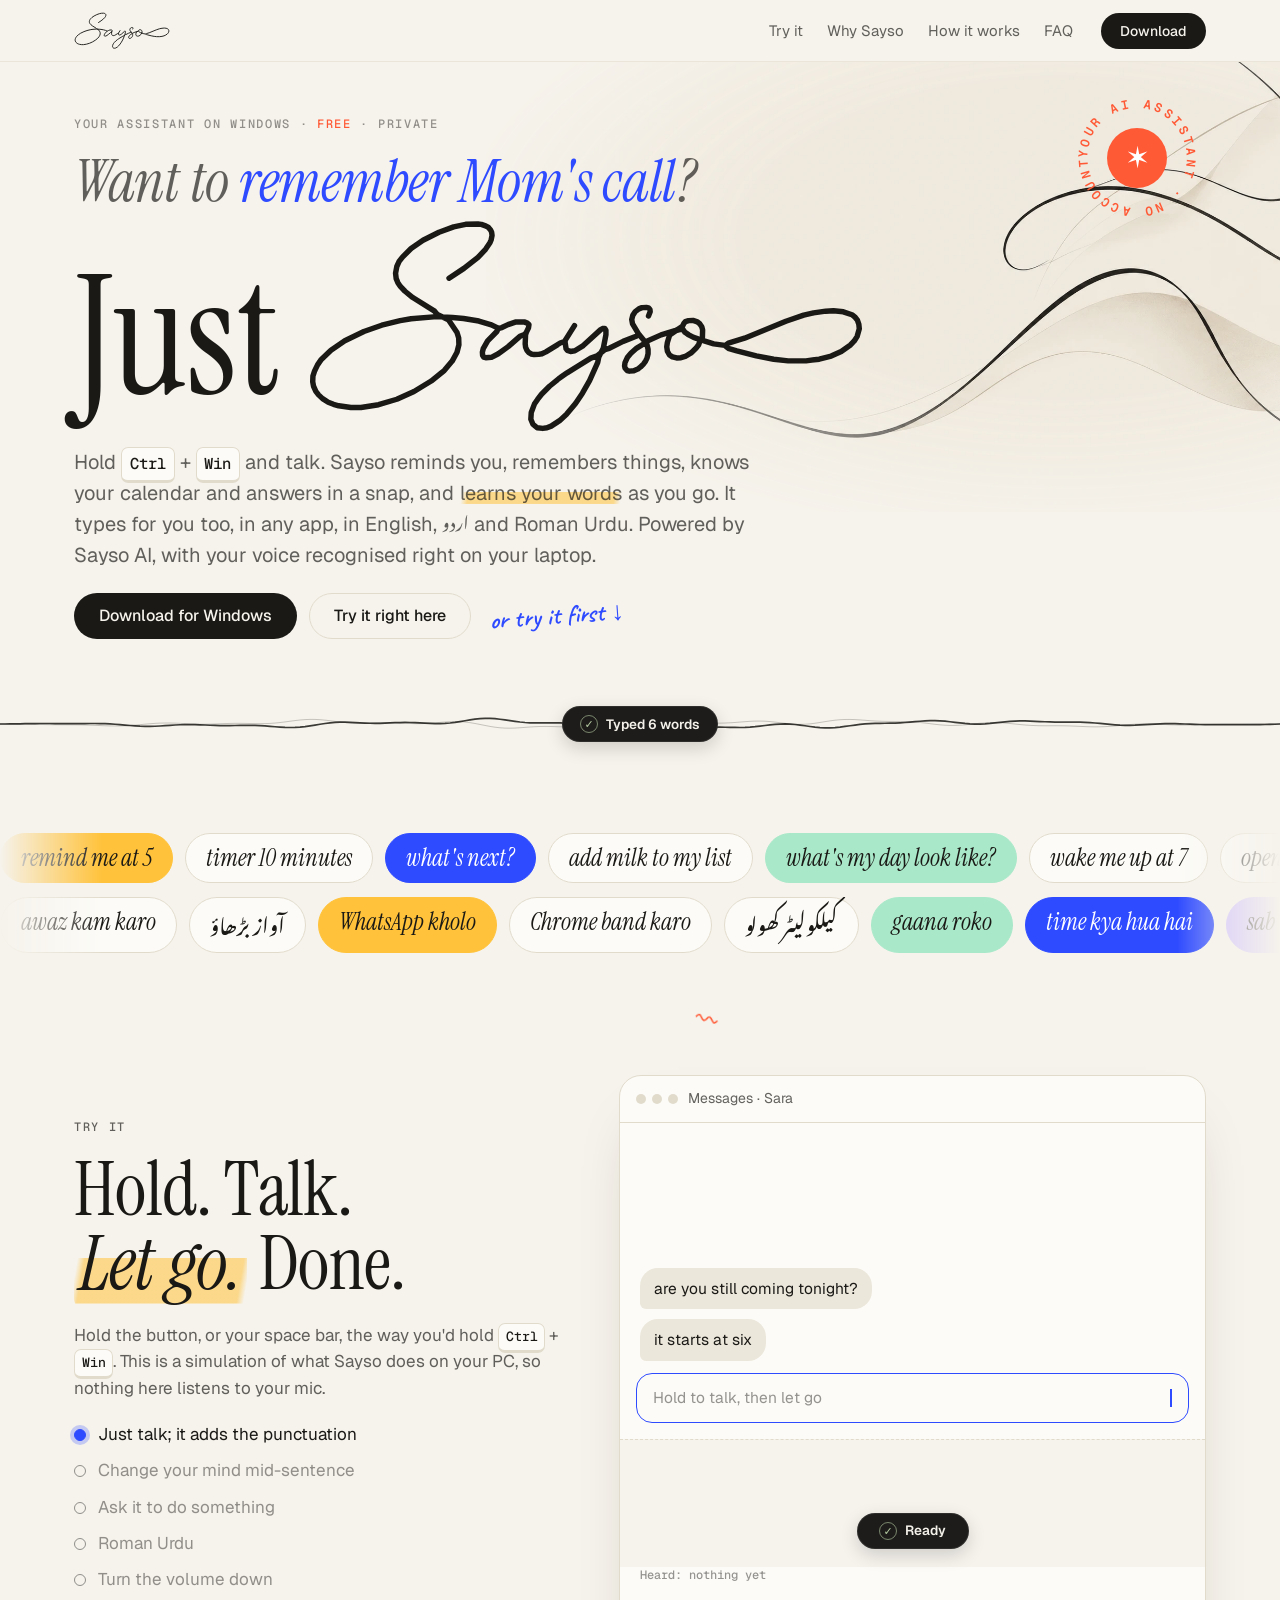
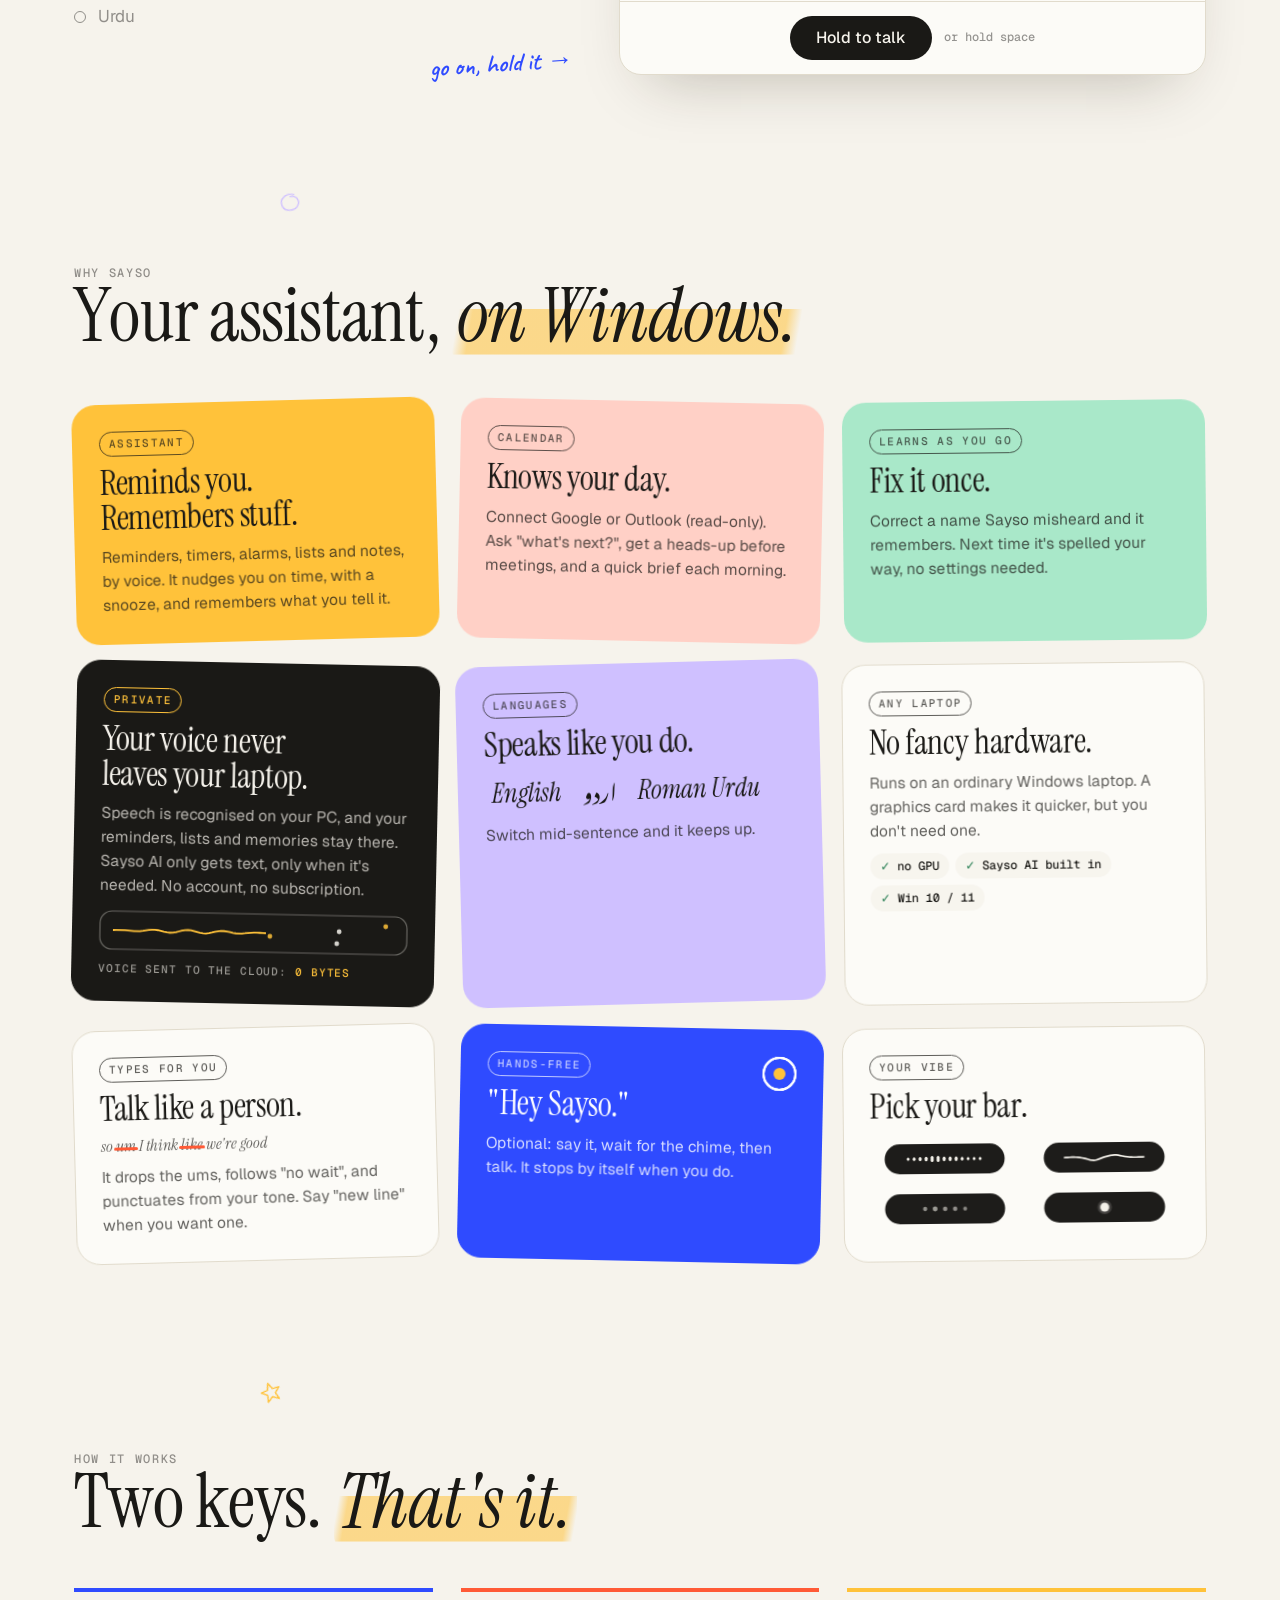
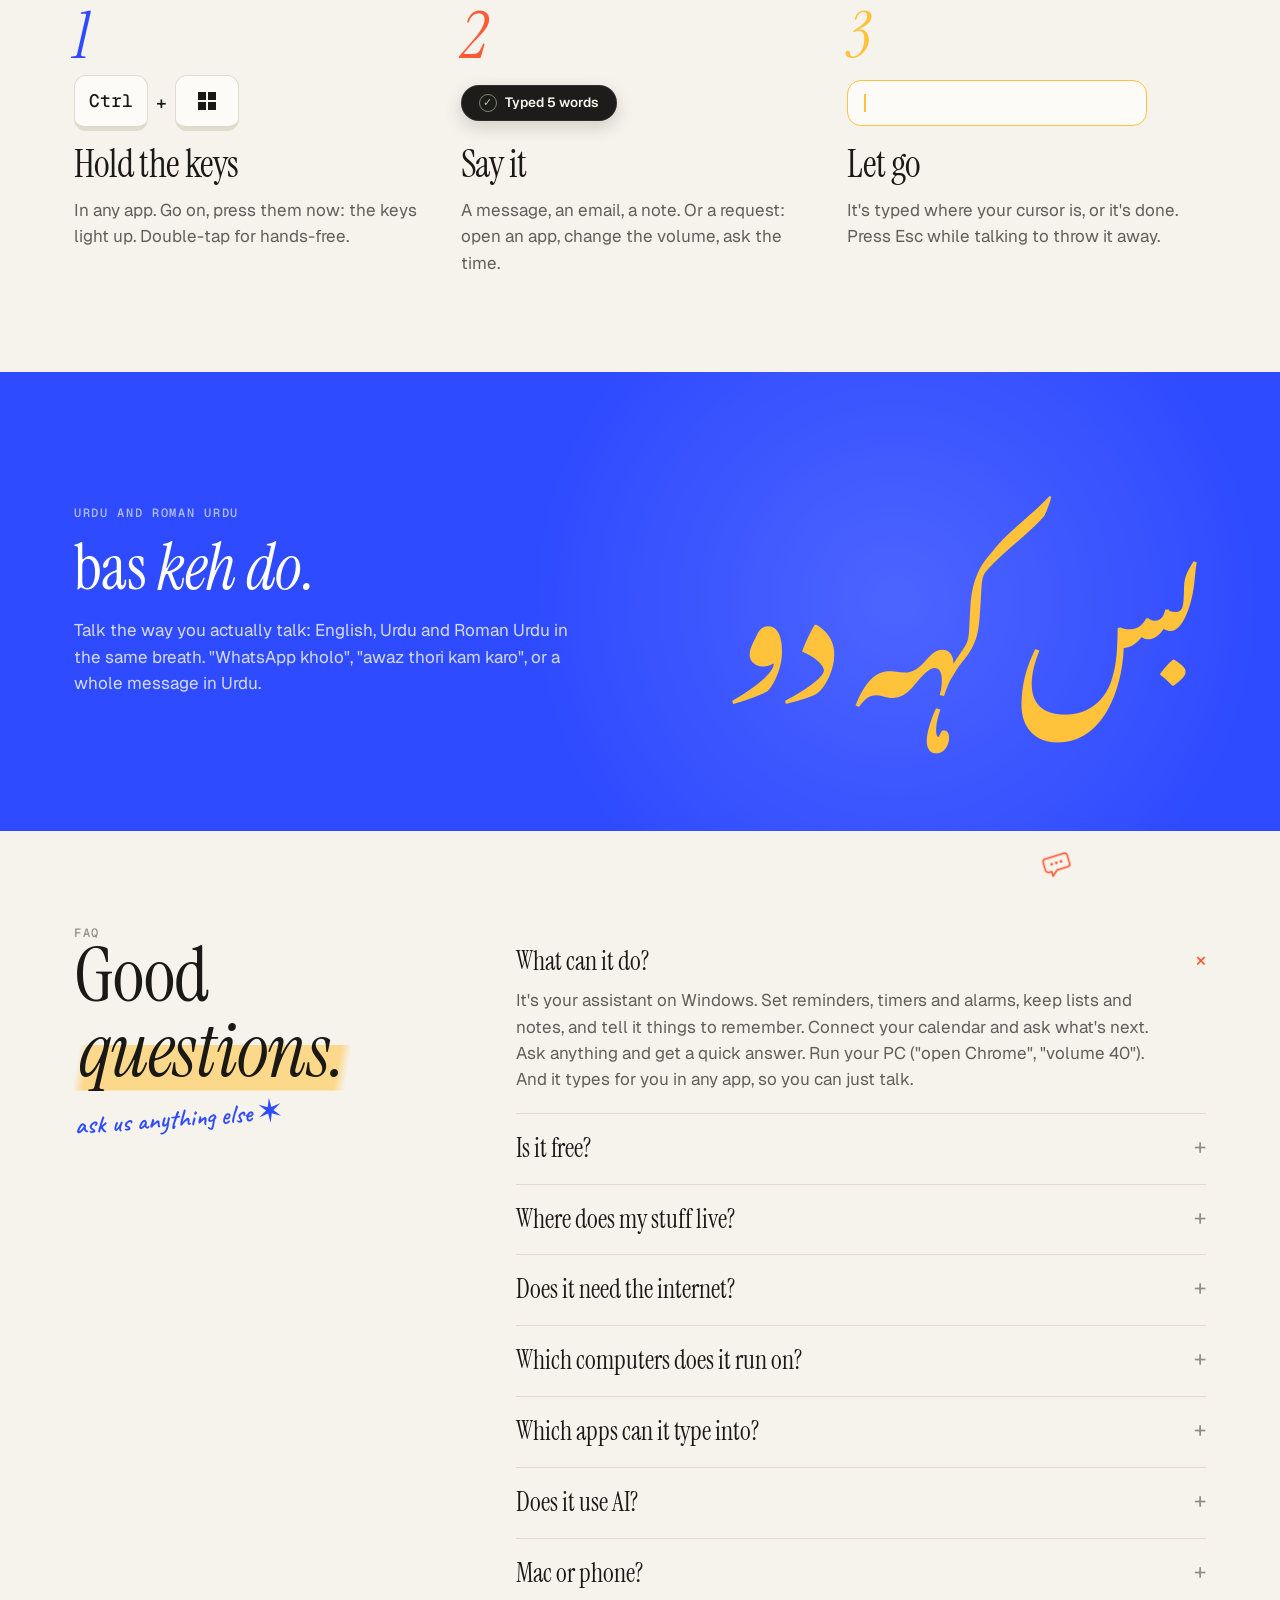
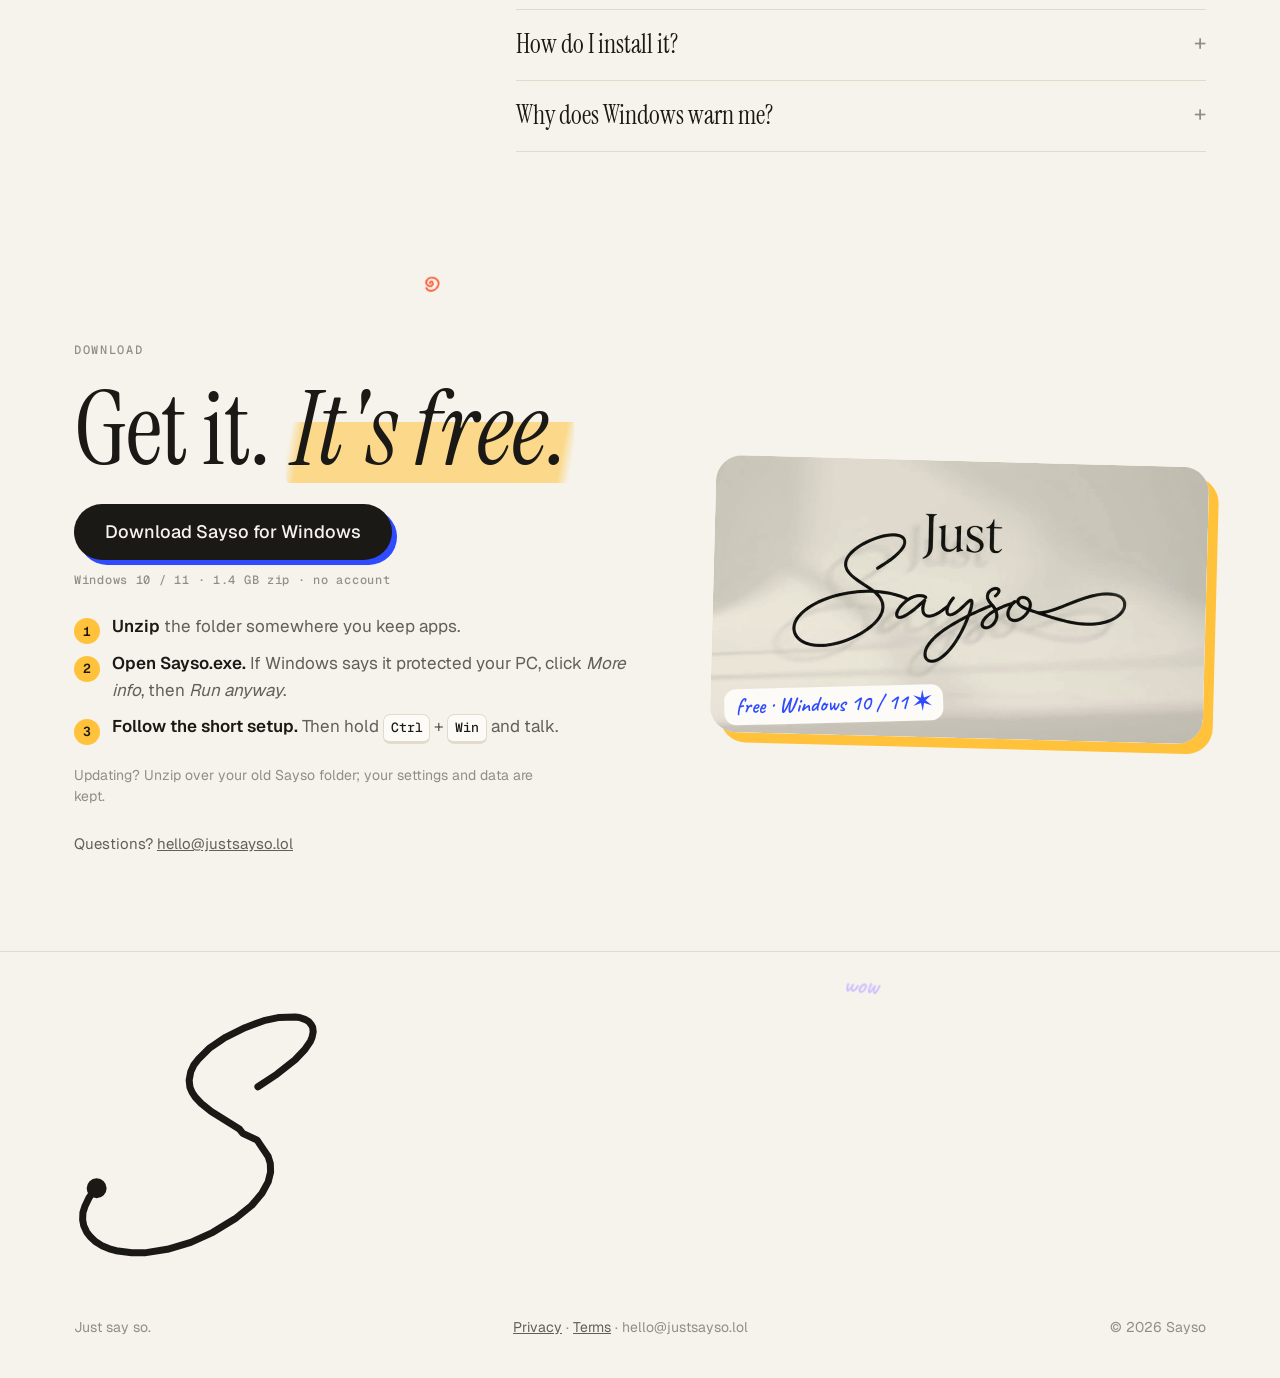
==== index.html @ 9815adc5 "Sayso website (0.3.2)" ====
<!doctype html>
<html lang="en">
<head>
<meta charset="utf-8">
<meta name="viewport" content="width=device-width, initial-scale=1, viewport-fit=cover">
<meta name="description" content="Sayso: your free AI assistant for Windows. Talk, and it reminds you, knows your calendar, answers and types for you, in English, Urdu and Roman Urdu.">
<meta property="og:title" content="Sayso: just say so">
<meta property="og:description" content="Talk instead of typing, anywhere on your PC.">
<meta property="og:image" content="https://justsayso.lol/assets/icon-512.png">
<link rel="icon" type="image/png" sizes="32x32" href="assets/favicon-32.png">
<link rel="apple-touch-icon" href="assets/apple-touch-icon.png">
<title>Sayso</title>
<meta name="claude:viewport-fit-sides" content="cover">
<link rel="preconnect" href="https://fonts.googleapis.com">
<link rel="preconnect" href="https://fonts.gstatic.com" crossorigin>
<link rel="stylesheet" href="https://fonts.googleapis.com/css2?family=Instrument+Serif:ital@0;1&family=Geist:wght@400;500;600&family=Geist+Mono:wght@500&family=Noto+Nastaliq+Urdu:wght@500&family=Caveat:wght@500;600&display=swap">
<style>
/* Layout: one left-aligned editorial column; a full-bleed hero with a live voice line; marquees break the grid. */
:root {
  --paper: #F6F3EC;
  --ink: #1A1916;
  --ink-2: rgba(26, 25, 22, .68);
  --ink-3: rgba(26, 25, 22, .46);
  --sand: #ECE7DB;
  --line: #E1DBCC;
  --card: #FCFBF7;
  --pill: #1D1C1A;
  --pill-ink: #F4F1EA;
  --ok: #B7CEA4;
  --marigold: #FFC23A;               /* the highlighter */
  --hl: rgba(255, 194, 58, .55);
  --cobalt: #2F4BFF;                 /* the pen: notes, doodles, your messages */
  --tomato: #FF5A36;                 /* stamps and the odd shout */
  --lilac: #CFC0FF;
  --mint: #A9E8C9;
  --blush: #FFD0C6;
  --on-pop: #FFFFFF;                 /* text on cobalt / tomato */
  --on-pastel: #1A1916;              /* text on marigold / lilac / mint / blush, in both themes */
  --banner-filter: none;
  --banner-blend: multiply;          /* the banner's paper disappears into the page; only its ink lines stay */
  --display: "Instrument Serif", "Sitka Display", Georgia, serif;
  --body: "Geist", "Segoe UI Variable Text", "Segoe UI", system-ui, sans-serif;
  --mono: "Geist Mono", ui-monospace, Consolas, monospace;
  --urdu: "Noto Nastaliq Urdu", "Segoe UI", serif;
  --hand: "Caveat", "Segoe Print", cursive;
  --wrap: 1180px;
}
/* One look, on purpose: light paper in every theme. */
:root, :root[data-theme="dark"] { color-scheme: light; }

* { box-sizing: border-box; }
html { scroll-behavior: smooth; }
body {
  margin: 0; background: var(--paper); color: var(--ink);
  font: 400 17px/1.55 var(--body); -webkit-font-smoothing: antialiased; overflow-x: hidden;
}
.wrap {
  max-width: var(--wrap); margin-inline: auto;
  padding-left: max(24px, env(safe-area-inset-left, 0px)); padding-right: max(24px, env(safe-area-inset-right, 0px));
}
h1, h2, h3 { font-family: var(--display); font-weight: 400; letter-spacing: -.01em; text-wrap: balance; margin: 0; }
h2 { font-size: clamp(40px, 6vw, 76px); line-height: .98; }
em { font-style: italic; }
p { margin: 0; }
a { color: inherit; }
.eyebrow { font: 500 12px/1 var(--mono); letter-spacing: .14em; text-transform: uppercase; color: var(--ink-3); }
::selection { background: var(--marigold); color: var(--on-pastel); }
.hl {
  background: linear-gradient(100deg, transparent 2%, var(--hl) 6%, var(--hl) 94%, transparent 98%) no-repeat 0 82% / 100% 46%;
  animation: marker .9s .6s cubic-bezier(.6, 0, .2, 1) backwards;   /* drawn in, but there at rest */ padding-inline: .06em; border-radius: .2em;
}
@keyframes marker { from { background-size: 0% 46%; } }
.note-hand { font: 600 26px/1 var(--hand); color: var(--cobalt); transform: rotate(-4deg); display: inline-block; }
.signature { display: block; width: 100%; height: auto; overflow: visible; }
.signature .nib { fill: currentColor; opacity: 0; }
kbd {
  font: 500 .78em/1 var(--mono); padding: .32em .5em .38em; border-radius: 7px; background: var(--card);
  border: 1px solid var(--line); border-bottom-width: 3px; color: var(--ink); white-space: nowrap;
}

/* Buttons */
.btn {
  display: inline-flex; align-items: center; gap: .5em; padding: 14px 24px; border-radius: 999px;
  font: 500 16px/1 var(--body); text-decoration: none; border: 1px solid transparent; cursor: pointer;
  transition: transform .2s cubic-bezier(.2, .8, .2, 1.4), background .2s, border-color .2s;
}
.btn:hover { transform: translate(-2px, -2px) rotate(-1deg); box-shadow: 4px 4px 0 var(--marigold); }
.btn:active { transform: translateY(1px) scale(.98); }
.btn-ink { background: var(--ink); color: var(--paper); }
.btn-ghost { border-color: var(--line); color: var(--ink); background: transparent; }
.btn-ghost:hover { border-color: var(--ink-3); }
:focus-visible { outline: 2px solid var(--ink); outline-offset: 3px; border-radius: 8px; }

/* Nav */
.nav {
  position: sticky; top: env(safe-area-inset-top, 0px); z-index: 20;
  background: color-mix(in srgb, var(--paper) 82%, transparent); backdrop-filter: blur(12px);
  border-bottom: 1px solid color-mix(in srgb, var(--line) 60%, transparent);
}
body::before { content: ""; position: fixed; inset: 0 0 auto; height: env(safe-area-inset-top, 0px); z-index: 21; background: var(--paper); }
.nav .wrap { display: flex; align-items: center; gap: 28px; padding-block: 12px; }
.brand { width: 96px; color: var(--ink); display: block; }
.nav nav { display: flex; gap: 24px; margin-left: auto; font-size: 15px; }
.nav nav a { text-decoration: none; color: var(--ink-2); }
.nav nav a:hover { color: var(--ink); }
.nav .btn { padding: 10px 18px; font-size: 14px; }

/* Hero */
.hero { position: relative; overflow: hidden; padding-block: 56px 0; }
.hero-banner {
  position: absolute; right: -6%; top: -40px; width: 68%; max-width: none; pointer-events: none; opacity: .95;
  filter: var(--banner-filter); mix-blend-mode: var(--banner-blend);
  -webkit-mask-image: radial-gradient(ellipse 70% 62% at 66% 44%, #000 52%, transparent 100%);
  mask-image: radial-gradient(ellipse 70% 62% at 66% 44%, #000 52%, transparent 100%);
  transform: translate3d(calc(var(--mx, 0) * -14px), calc(var(--my, 0) * -10px), 0);
  transition: transform .4s ease-out;
}
.hero-inner { position: relative; display: grid; gap: 22px; }
.hero-title { display: grid; gap: 4px; }
.want { font-size: clamp(30px, 4.6vw, 58px); line-height: 1.05; font-style: italic; color: var(--ink-2); display: block; }
.rotor { position: relative; display: inline-grid; color: var(--ink); vertical-align: bottom; }
.rotor span[data-c="cobalt"] { color: var(--cobalt); }
.rotor span[data-c="tomato"] { color: var(--tomato); }
.rotor span[data-c="marigold"] { background: linear-gradient(transparent 58%, var(--hl) 58%, var(--hl) 92%, transparent 92%); }
.rotor span { grid-area: 1 / 1; white-space: nowrap; transition: transform .45s cubic-bezier(.2, .8, .2, 1), opacity .35s, filter .35s; }
.rotor span.out { transform: translateY(-.55em); opacity: 0; filter: blur(6px); }
.rotor span.in { transform: translateY(.55em); opacity: 0; filter: blur(6px); }
.just-line { display: flex; align-items: flex-end; gap: clamp(10px, 2vw, 26px); font-size: clamp(76px, 13vw, 168px); line-height: .9; }
.just-line .just { transform: translateY(-.08em); }
.just-line .sig { width: clamp(200px, 44vw, 560px); margin-bottom: -.06em; cursor: pointer; }
.stamp {
  position: absolute; right: max(24px, 6vw); top: 30px; width: 132px; height: 132px; color: var(--tomato);
  animation: spin 22s linear infinite; z-index: 1;
}
.stamp text { font: 600 12.5px/1 var(--mono); letter-spacing: .2em; fill: currentColor; text-transform: uppercase; }
.stamp .core { fill: var(--tomato); }
.stamp .core-ink { fill: var(--on-pop); font: 400 30px/1 var(--display); letter-spacing: 0; text-transform: none; }
@keyframes spin { to { transform: rotate(360deg); } }
.cta-row .note-hand { margin-left: 6px; }
.lede { max-width: 34em; font-size: clamp(17px, 1.6vw, 20px); color: var(--ink-2); }
.lede .ur { font-family: var(--urdu); font-size: .92em; line-height: 1; }
.cta-row { display: flex; flex-wrap: wrap; gap: 12px; align-items: center; }
.cta-meta { font: 500 12px/1.4 var(--mono); color: var(--ink-3); letter-spacing: .06em; }

.voice { position: relative; height: 150px; margin-top: 10px; }
.voice canvas { position: absolute; inset: 0; width: 100%; height: 100%; }
.pill {
  position: absolute; left: 50%; top: 50%; transform: translate(-50%, -50%); height: 36px; min-width: 112px;
  padding: 0 18px; border-radius: 999px; background: var(--pill); color: var(--pill-ink);
  display: flex; align-items: center; justify-content: center; gap: 10px;
  box-shadow: 0 6px 18px rgba(0, 0, 0, .16), inset 0 0 0 1px rgba(255, 255, 255, .08);
  transition: width .35s cubic-bezier(.2, .9, .3, 1.2), min-width .35s cubic-bezier(.2, .9, .3, 1.2);
  font: 600 13.5px/1 var(--body); white-space: nowrap;
}
.bars { display: flex; align-items: center; gap: 3px; height: 22px; }
.bars i { width: 3px; height: 3px; border-radius: 2px; background: currentColor; display: block; }
.pill .chip { display: none; align-items: center; gap: 8px; }
.pill.result .bars { display: none; }
.pill.result .chip { display: flex; }
.tick { width: 18px; height: 18px; border-radius: 50%; border: 1px solid color-mix(in srgb, var(--ok) 60%, transparent); display: grid; place-items: center; color: var(--ok); font-size: 11px; }

/* Things you can say */
.say { padding-block: 34px 26px; display: grid; gap: 14px; overflow: hidden; }
.marquee { display: flex; overflow: hidden; -webkit-mask-image: linear-gradient(90deg, transparent, #000 8%, #000 92%, transparent); mask-image: linear-gradient(90deg, transparent, #000 8%, #000 92%, transparent); }
.track { display: flex; gap: 12px; padding-right: 12px; flex-shrink: 0; animation: slide 46s linear infinite; }
.marquee.reverse .track { animation-direction: reverse; animation-duration: 52s; }
.marquee:hover .track { animation-play-state: paused; }
@keyframes slide { to { transform: translateX(-100%); } }
.phrase {
  flex-shrink: 0; padding: 12px 20px; border-radius: 999px; background: var(--card); border: 1px solid var(--line);
  font: italic 400 24px/1 var(--display); white-space: nowrap; transition: transform .25s cubic-bezier(.2, .8, .2, 1.6);
}
.phrase:hover { transform: rotate(-3deg) scale(1.06); }
.phrase.inv { background: var(--ink); color: var(--paper); border-color: var(--ink); }
.phrase.c1 { background: var(--cobalt); color: var(--on-pop); border-color: var(--cobalt); }
.phrase.c2 { background: var(--marigold); color: var(--on-pastel); border-color: var(--marigold); }
.phrase.c3 { background: var(--lilac); color: var(--on-pastel); border-color: var(--lilac); }
.phrase.c4 { background: var(--tomato); color: var(--on-pop); border-color: var(--tomato); }
.phrase.c5 { background: var(--mint); color: var(--on-pastel); border-color: var(--mint); }
.phrase.ur { font: 500 21px/1.9 var(--urdu); padding-block: 4px 10px; font-style: normal; }

/* Try it */
.section { padding-block: 96px; }
.try { display: grid; grid-template-columns: minmax(0, 5fr) minmax(0, 6fr); gap: 56px; align-items: center; }
.try-copy { display: grid; gap: 20px; position: relative; }
.try-note { position: absolute; right: -10px; bottom: -48px; }
.try-copy p { color: var(--ink-2); max-width: 30em; }
.steps { list-style: none; padding: 0; margin: 0; display: grid; gap: 10px; }
.steps li { display: flex; gap: 12px; align-items: baseline; color: var(--ink-3); transition: color .3s; }
.steps li::before { content: ""; flex: none; width: 10px; height: 10px; border-radius: 50%; border: 1.5px solid currentColor; transform: translateY(1px); }
.steps li.now { color: var(--ink); }
.steps li.done { color: var(--ink-2); }
.steps li.done::before { background: var(--mint); border-color: var(--mint); }
.steps li.now::before { border-color: var(--cobalt); background: var(--cobalt); box-shadow: 0 0 0 4px color-mix(in srgb, var(--cobalt) 25%, transparent); }

.device { border-radius: 22px; background: var(--card); border: 1px solid var(--line); box-shadow: 0 30px 60px -30px rgba(40, 30, 10, .28); overflow: hidden; display: grid; }
.device-bar { display: flex; align-items: center; gap: 10px; padding: 12px 16px; border-bottom: 1px solid var(--line); font-size: 14px; color: var(--ink-2); }
.dots { display: flex; gap: 6px; }
.dots i { width: 10px; height: 10px; border-radius: 50%; background: var(--line); display: block; }
.chat { display: flex; flex-direction: column; gap: 10px; padding: 22px 20px 12px; min-height: 250px; justify-content: flex-end; }
.bubble { max-width: 78%; padding: 10px 14px; border-radius: 18px; font-size: 15.5px; line-height: 1.4; animation: pop .35s cubic-bezier(.2, .9, .3, 1.3); overflow-wrap: anywhere; }
.bubble.them { background: var(--sand); align-self: flex-start; border-bottom-left-radius: 6px; }
.bubble.me { background: var(--cobalt); color: var(--on-pop); align-self: flex-end; border-bottom-right-radius: 6px; }
.bubble.urdu { font-family: var(--urdu); line-height: 2; direction: rtl; }
@keyframes pop { from { transform: translateY(8px) scale(.96); opacity: 0; } }
.compose { display: flex; gap: 10px; align-items: center; margin: 0 16px 16px; padding: 12px 16px; border-radius: 16px; border: 1.5px solid var(--cobalt); min-height: 50px; font-size: 15.5px; }
.compose .text { flex: 1; min-width: 0; overflow-wrap: anywhere; }
.compose .text:empty::before { content: "Hold to talk, then let go"; color: var(--ink-3); }
.compose .text.urdu { font-family: var(--urdu); direction: rtl; line-height: 2; }
.caret { width: 2px; height: 1.2em; background: var(--cobalt); animation: blink 1s steps(1) infinite; }
@keyframes blink { 50% { opacity: 0; } }
.stage { position: relative; height: 128px; border-top: 1px dashed var(--line); background: color-mix(in srgb, var(--sand) 40%, transparent); }
.heard { position: absolute; left: 0; right: 0; top: 16px; text-align: center; font: italic 400 20px/1.2 var(--display); color: var(--ink-2); padding-inline: 16px; min-height: 1.2em; }
.heard .w { display: inline-block; animation: word .25s ease-out both; }
@keyframes word { from { transform: translateY(6px); opacity: 0; filter: blur(3px); } }
.stage .pill { top: auto; bottom: 18px; transform: translateX(-50%); }
.toast { position: absolute; right: 16px; top: 64px; display: flex; gap: 10px; align-items: center; padding: 10px 14px; border-radius: 14px; background: var(--card); border: 1px solid var(--line); font-size: 14px; box-shadow: 0 12px 24px -12px rgba(0, 0, 0, .25); animation: pop .35s cubic-bezier(.2, .9, .3, 1.3); }
.toast b { width: 30px; height: 30px; border-radius: 9px; background: var(--tomato); color: var(--on-pop); display: grid; place-items: center; font-size: 15px; }
.talk { display: flex; align-items: center; justify-content: center; gap: 12px; padding: 14px; border-top: 1px solid var(--line); }
.talk button {
  display: inline-flex; align-items: center; gap: 10px; padding: 14px 26px; border-radius: 999px; border: 0; cursor: pointer;
  background: var(--ink); color: var(--paper); font: 500 16px/1 var(--body); user-select: none; -webkit-user-select: none; touch-action: none;
  transition: transform .15s;
}
.talk button.held { transform: scale(.96); box-shadow: 0 0 0 6px color-mix(in srgb, var(--ink) 14%, transparent); }
.talk .hint { font: 500 12px/1.3 var(--mono); color: var(--ink-3); }
.raw { font: 500 12px/1.4 var(--mono); color: var(--ink-3); padding: 0 20px 14px; min-height: 2.8em; }

/* Stickers */
.features h2 { max-width: 12em; }
.stickers { display: grid; grid-template-columns: repeat(3, minmax(0, 1fr)); gap: 22px; margin-top: 48px; }
.sticker {
  --r: -1.5deg; padding: 26px; border-radius: 24px; background: var(--card); border: 1px solid var(--line);
  transform: rotate(var(--r)); transition: transform .35s cubic-bezier(.2, .8, .2, 1.4), box-shadow .35s;
  display: grid; gap: 10px; align-content: start; min-width: 0;
}
.sticker:nth-child(2n) { --r: 1.2deg; }
.sticker:nth-child(3n) { --r: -.6deg; }
.sticker:hover { transform: rotate(0) translateY(-6px); box-shadow: 0 24px 40px -24px rgba(40, 30, 10, .35); }
.sticker h3 { font-size: 34px; line-height: 1.02; }
.sticker p { color: var(--ink-2); font-size: 15.5px; }
.sticker.ink { background: var(--ink); color: var(--paper); border-color: var(--ink); }
.sticker.ink .tag { color: var(--marigold); opacity: 1; }
.sticker.pop { background: var(--cobalt); color: var(--on-pop); border-color: var(--cobalt); }
.sticker.pop p { color: color-mix(in srgb, var(--on-pop) 80%, transparent); }
.sticker.lilac, .sticker.mint, .sticker.marigold, .sticker.blush { color: var(--on-pastel); border-color: transparent; }
.sticker.lilac { background: var(--lilac); } .sticker.mint { background: var(--mint); }
.sticker.marigold { background: var(--marigold); } .sticker.blush { background: var(--blush); }
.sticker.lilac p, .sticker.mint p, .sticker.marigold p, .sticker.blush p { color: rgba(26, 25, 22, .72); }
.sticker.ink p { color: color-mix(in srgb, var(--paper) 72%, transparent); }
.tag { justify-self: start; font: 500 11px/1 var(--mono); letter-spacing: .12em; text-transform: uppercase; padding: 6px 9px; border-radius: 999px; border: 1px solid currentColor; opacity: .7; }
.langs { display: flex; flex-wrap: wrap; gap: 8px; font-family: var(--display); font-size: 26px; font-style: italic; }
.langs .ur { font: 500 22px/1.6 var(--urdu); font-style: normal; }
.minis { display: grid; grid-template-columns: repeat(2, minmax(0, 1fr)); gap: 10px; margin-top: 4px; }
.minis canvas { width: 100%; height: 40px; display: block; }

/* How */
.how { display: grid; grid-template-columns: repeat(3, minmax(0, 1fr)); gap: 28px; margin-top: 48px; }
.how-step { display: grid; gap: 14px; align-content: start; border-top: 4px solid var(--c, var(--ink)); padding-top: 18px; }
.how-step:nth-child(1) { --c: var(--cobalt); } .how-step:nth-child(2) { --c: var(--tomato); } .how-step:nth-child(3) { --c: var(--marigold); }
.how-step .n { font: 400 64px/.8 var(--display); font-style: italic; color: var(--c); }
.how-step h3 { font-size: 38px; line-height: 1; }
.how-step p { color: var(--ink-2); }
.keys { display: flex; gap: 8px; align-items: center; font: 500 18px/1 var(--mono); }
.key {
  min-width: 64px; height: 56px; padding: 0 14px; border-radius: 12px; display: grid; place-items: center;
  background: var(--card); border: 1px solid var(--line); border-bottom-width: 5px;
  transition: transform .12s, border-bottom-width .12s, background .12s;
}
.key.down { transform: translateY(4px); border-bottom-width: 1px; background: var(--cobalt); color: var(--on-pop); border-color: var(--cobalt); }
#keyWin.down { background: var(--tomato); border-color: var(--tomato); }
.key svg { width: 20px; height: 20px; }

/* Urdu */
.urdu-band { background: var(--cobalt); color: var(--on-pop); overflow: hidden; position: relative; }
.urdu-band .wrap { padding-block: 96px; display: grid; grid-template-columns: minmax(0, 1fr) minmax(0, 1fr); gap: 40px; align-items: center; }
.urdu-big { font: 500 clamp(64px, 11vw, 150px)/1.9 var(--urdu); direction: rtl; text-align: right; color: var(--marigold); }
.urdu-copy { display: grid; gap: 18px; }
.urdu-copy h2 { font-size: clamp(36px, 5vw, 64px); }
.urdu-copy p { color: color-mix(in srgb, var(--on-pop) 80%, transparent); max-width: 30em; }
.urdu-copy .eyebrow { color: color-mix(in srgb, var(--on-pop) 65%, transparent); }

/* FAQ */
.faq { display: grid; grid-template-columns: minmax(0, 4fr) minmax(0, 7fr); gap: 48px; }
details { border-bottom: 1px solid var(--line); padding-block: 20px; }
summary { list-style: none; cursor: pointer; display: flex; justify-content: space-between; gap: 16px; font: 400 26px/1.15 var(--display); }
summary::-webkit-details-marker { display: none; }
summary::after { content: "+"; font-family: var(--body); font-size: 22px; transition: transform .25s; color: var(--ink-3); }
details[open] summary::after { transform: rotate(45deg); color: var(--tomato); }
details p { color: var(--ink-2); margin-top: 10px; max-width: 38em; }

/* Early access + footer */
.early { display: grid; grid-template-columns: minmax(0, 6fr) minmax(0, 5fr); gap: 48px; align-items: center; }
.early-copy { display: grid; gap: 24px; min-width: 0; }
.film { position: relative; border-radius: 26px; overflow: hidden; transform: rotate(1.5deg); box-shadow: 10px 10px 0 var(--marigold); }
.film video { display: block; width: 100%; height: auto; aspect-ratio: 16 / 9; object-fit: cover; filter: sepia(.18) saturate(1.1); }
.film .label { position: absolute; left: 14px; bottom: 12px; font: 600 22px/1 var(--hand); color: var(--cobalt); background: var(--card); padding: 6px 12px 8px; border-radius: 12px; transform: rotate(-3deg); }
.early h2 { font-size: clamp(48px, 8vw, 104px); }
.dl { display: flex; flex-wrap: wrap; gap: 12px 18px; align-items: center; }
.btn-big { padding: 18px 30px; font-size: 18px; box-shadow: 5px 5px 0 var(--cobalt); }
.btn-big:hover { box-shadow: 7px 7px 0 var(--tomato); }
.install { margin: 0; padding: 0; list-style: none; counter-reset: s; display: grid; gap: 10px; max-width: 34em; color: var(--ink-2); }
.install li { counter-increment: s; display: flex; gap: 12px; align-items: baseline; }
.install li::before { content: counter(s); flex: none; width: 26px; height: 26px; border-radius: 50%; display: grid; place-items: center; font: 600 13px/1 var(--mono); background: var(--marigold); color: var(--on-pastel); transform: translateY(4px); }
.install b { color: var(--ink); font-weight: 600; }
.note { font-size: 15px; color: var(--ink-2); min-height: 1.5em; }
.update-note { margin: 0; font-size: 14px; color: var(--ink-3); max-width: 34em; }
footer { border-top: 1px solid var(--line); }
footer .wrap { padding-block: 56px 40px; display: grid; gap: 28px; }
.foot-sig { width: min(720px, 100%); color: var(--ink); cursor: pointer; }
.foot-row a { color: var(--ink-2); }
.foot-row { display: flex; flex-wrap: wrap; gap: 12px 28px; justify-content: space-between; font-size: 14px; color: var(--ink-3); }

/* Margins: a pen line that draws itself as you scroll, doodles that drift and dodge, notes on the line */
.margin { position: absolute; left: 0; top: 0; width: 100%; height: 0; pointer-events: none; z-index: 5; overflow: hidden; }
.thread { position: absolute; left: 0; top: 0; overflow: visible; }
.thread path { fill: none; stroke-linecap: round; stroke-linejoin: round; }
.thread .wash { stroke: var(--marigold); stroke-width: 13; opacity: .42; }
.thread .ink { stroke: var(--ink); stroke-width: 2.2; }
.thread .nib { fill: var(--tomato); }
.doodle { position: absolute; left: 0; top: 0; width: var(--s); height: var(--s); color: var(--c); will-change: transform; }
.doodle svg { width: 100%; height: 100%; overflow: visible; fill: none; stroke: currentColor; stroke-width: 2.4; stroke-linecap: round; stroke-linejoin: round; }
.doodle .f { fill: currentColor; stroke: none; }
.doodle.word { width: auto; height: auto; font: 600 26px/1 var(--hand); white-space: nowrap; }
.mnote {
  position: absolute; left: 0; top: 0; max-width: 150px; padding: 6px 11px 8px; border-radius: 10px; background: var(--card);
  border: 1px solid var(--line); box-shadow: 3px 3px 0 var(--c); font: 600 21px/1.05 var(--hand); color: var(--cobalt);
  transform: translate(-50%, -50%) rotate(var(--r)); opacity: 0; scale: .5;
  transition: opacity .3s, scale .5s cubic-bezier(.2, .9, .3, 1.6);
}
.mnote.on { opacity: 1; scale: 1; }

/* Things arriving as you scroll */
.wait { opacity: 0; translate: 0 40px; scale: .94; }
.go {
  transition: opacity .6s var(--d, 0s), translate .8s cubic-bezier(.2, .9, .3, 1.25) var(--d, 0s), scale .8s cubic-bezier(.2, .9, .3, 1.25) var(--d, 0s),
    transform .35s cubic-bezier(.2, .8, .2, 1.4), box-shadow .35s;
}
.wd { display: inline-block; white-space: nowrap; }
.ch { display: inline-block; transition: translate .35s cubic-bezier(.2, .9, .3, 2.2), rotate .35s cubic-bezier(.2, .9, .3, 2.2), color .2s; }
.ch:hover { translate: 0 -.16em; rotate: -9deg; color: var(--tomato); }
.urdu-band .ch:hover { color: var(--marigold); }
.split.wait { opacity: 1; translate: none; scale: none; }
.split.wait .ch { opacity: 0; translate: 0 .55em; rotate: 10deg; }
.split.go .ch { transition: opacity .45s calc(var(--i) * 24ms), translate .7s cubic-bezier(.2, .9, .3, 1.5) calc(var(--i) * 24ms), rotate .7s calc(var(--i) * 24ms); }

/* Say something anywhere: click the paper */
.spoken {
  position: fixed; left: 0; top: 0; z-index: 30; pointer-events: none; padding: 8px 15px 10px; border-radius: 999px; white-space: nowrap;
  font: italic 400 24px/1 var(--display); background: var(--bg); color: var(--fg); box-shadow: 0 10px 22px -12px rgba(0, 0, 0, .35);
  animation: spoken 1.6s cubic-bezier(.2, .7, .3, 1) forwards;
}
.spoken.ur { font: 500 21px/1.7 var(--urdu); padding-block: 2px 8px; }
.spoken.result { font: 600 14px/1 var(--body); display: flex; align-items: center; gap: 9px; padding: 10px 16px; }
@keyframes spoken {
  0% { transform: translate(-50%, -50%) scale(.3); opacity: 0; }
  14% { transform: translate(-50%, -95%) scale(1.08) rotate(var(--r)); opacity: 1; }
  72% { opacity: 1; }
  100% { transform: translate(-50%, -260%) scale(.94) rotate(calc(var(--r) * -1)); opacity: 0; }
}
.burst { position: fixed; z-index: 29; pointer-events: none; width: 0; height: 0; }
.burst i { position: absolute; left: -2px; top: -5px; width: 4px; height: 10px; border-radius: 2px; background: var(--bg); animation: burst .55s ease-out forwards; }
@keyframes burst {
  from { transform: rotate(var(--a)) translateY(-10px) scaleY(1); opacity: 1; }
  to { transform: rotate(var(--a)) translateY(-34px) scaleY(.2); opacity: 0; }
}

/* Live bits on the stickers */
.sticker { position: relative; transform: perspective(900px) rotateX(var(--ty, 0deg)) rotateY(var(--tx, 0deg)) rotate(var(--r)); }
.sticker:hover { transform: perspective(900px) rotateX(var(--ty, 0deg)) rotateY(var(--tx, 0deg)) translateY(-6px); }
.vault { width: 100%; height: 46px; display: block; }
.vault-cap { font: 500 11px/1 var(--mono); letter-spacing: .08em; text-transform: uppercase; color: color-mix(in srgb, var(--paper) 60%, transparent); }
.vault-cap b { color: var(--marigold); font-weight: 500; }
.langs span { padding: 0 .28em; border-radius: .3em; animation: langOn 6s infinite; }
.langs span:nth-child(2) { animation-delay: 2s; } .langs span:nth-child(3) { animation-delay: 4s; }
@keyframes langOn { 0%, 30% { background: var(--ink); color: var(--lilac); } 36%, 100% { background: transparent; color: inherit; } }
.um { font: italic 400 24px/1.2 var(--display); }
.um s { text-decoration: none; position: relative; display: inline-block; animation: umFade 4s infinite; }
.um s::after { content: ""; position: absolute; left: -2px; right: -2px; top: 55%; height: 3px; border-radius: 2px; background: var(--tomato); transform-origin: left; animation: umStrike 4s infinite; }
.um s:nth-of-type(2), .um s:nth-of-type(2)::after { animation-delay: .5s; }
@keyframes umStrike { 0%, 15% { transform: scaleX(0); } 30%, 85% { transform: scaleX(1); } 100% { transform: scaleX(0); } }
@keyframes umFade { 0%, 30% { opacity: 1; } 50%, 85% { opacity: .35; } 100% { opacity: 1; } }
.checks { display: flex; flex-wrap: wrap; gap: 6px; }
.checks span { font: 500 12px/1 var(--mono); padding: 7px 10px; border-radius: 999px; background: color-mix(in srgb, var(--paper) 70%, transparent); animation: check 4.5s infinite backwards; }
.checks span::before { content: "✓ "; color: #1F7A4D; }
.checks span:nth-child(2) { animation-delay: .35s; } .checks span:nth-child(3) { animation-delay: .7s; }
@keyframes check { 0% { transform: scale(.4); opacity: 0; } 10%, 85% { transform: scale(1); opacity: 1; } 100% { transform: scale(1); opacity: 0; } }
.rings { position: absolute; right: 26px; top: 26px; width: 34px; height: 34px; }
.rings::after { content: ""; position: absolute; inset: 11px; border-radius: 50%; background: var(--marigold); }
.rings i { position: absolute; inset: 0; border-radius: 50%; border: 2px solid var(--on-pop); animation: ring 2.4s infinite backwards; }
.rings i:nth-child(2) { animation-delay: .8s; } .rings i:nth-child(3) { animation-delay: 1.6s; }
@keyframes ring { from { transform: scale(.35); opacity: .9; } to { transform: scale(1.9); opacity: 0; } }

/* Live bits in How it works */
.how-vis { height: 56px; display: flex; align-items: center; min-width: 0; }
.how .pill { position: relative; left: auto; top: auto; transform: none; }
.mini-field { display: flex; align-items: center; gap: 2px; height: 46px; width: 100%; max-width: 300px; padding: 0 14px; border-radius: 14px; border: 1.5px solid var(--marigold); background: var(--card); font-size: 15.5px; white-space: nowrap; overflow: hidden; }
.mini-field .caret { background: var(--marigold); flex: none; }
.key.ghost { transition-duration: .2s; }
.talk button.nudge { animation: nudge .8s cubic-bezier(.3, 0, .3, 1); }
@keyframes nudge { 20% { transform: rotate(-4deg) scale(1.05); } 40% { transform: rotate(3deg) scale(1.05); } 60% { transform: rotate(-2deg); } }

/* Urdu band: words drifting up, a light that follows you */
.urdu-band { background: radial-gradient(520px circle at var(--px, 70%) var(--py, 50%), rgba(255, 255, 255, .14), transparent 70%), var(--cobalt); }
.urdu-band .wrap { position: relative; z-index: 1; }
.urdu-big { animation: bob 5s ease-in-out infinite; }
@keyframes bob { 50% { transform: translateY(-10px) rotate(-1.5deg); } }
.drift {
  position: absolute; top: 100%; left: var(--x); pointer-events: none; white-space: nowrap; opacity: 0;
  font: italic 400 var(--fs) / 1 var(--display); color: color-mix(in srgb, var(--on-pop) 24%, transparent);
  animation: drift var(--dur) linear var(--del) infinite;
}
.drift.ur { font: 500 var(--fs) / 1.8 var(--urdu); color: color-mix(in srgb, var(--marigold) 45%, transparent); }
@keyframes drift {
  0% { transform: translateY(0) rotate(0); opacity: 0; }
  12%, 80% { opacity: 1; }
  100% { transform: translateY(calc(-1 * var(--h))) rotate(var(--r)); opacity: 0; }
}

/* Opening: the first screen arrives piece by piece instead of all at once */
@keyframes inRise { from { opacity: 0; translate: 0 30px; filter: blur(8px); } }
@keyframes inBig { from { opacity: 0; translate: 0 60px; scale: .8; } }
@keyframes inDrop { from { opacity: 0; translate: 0 -100%; } }
@keyframes inFade { from { opacity: 0; translate: 60px 0; } }
@keyframes inPop { from { opacity: 0; scale: .2; rotate: -140deg; } }
@keyframes inSlideL { from { opacity: 0; translate: -120px 0; } }
@keyframes inSlideR { from { opacity: 0; translate: 120px 0; } }
@keyframes inLine { from { opacity: 0; scale: .2 1; } }
html.intro .nav { animation: inDrop .7s cubic-bezier(.2, .9, .3, 1) .05s backwards; }
html.intro .hero-banner { animation: inFade 1.6s cubic-bezier(.2, .8, .2, 1) .2s backwards; }
html.intro .hero .eyebrow { animation: inRise .7s cubic-bezier(.2, .9, .3, 1) .25s backwards; }
html.intro .want { animation: inRise .8s cubic-bezier(.2, .9, .3, 1) .45s backwards; }
html.intro .just-line .just { animation: inBig .9s cubic-bezier(.2, .9, .3, 1.3) .7s backwards; }
html.intro .stamp { animation: inPop .9s cubic-bezier(.2, .9, .3, 1.4) 1.5s backwards, spin 22s linear 2.4s infinite; }
html.intro .lede { animation: inRise .8s cubic-bezier(.2, .9, .3, 1) 1.55s backwards; }
html.intro .lede .hl { animation-delay: 2.2s; }
html.intro .cta-row .btn:nth-child(1) { animation: inRise .7s cubic-bezier(.2, .9, .3, 1.4) 1.8s backwards; }
html.intro .cta-row .btn:nth-child(2) { animation: inRise .7s cubic-bezier(.2, .9, .3, 1.4) 1.92s backwards; }
html.intro .cta-row .note-hand { animation: inPop .7s cubic-bezier(.2, .9, .3, 1.4) 2.3s backwards; }
html.intro .voice { animation: inLine 1.1s cubic-bezier(.2, .8, .2, 1) 2s backwards; }
html.intro .say .marquee:nth-child(1) { animation: inSlideR 1s cubic-bezier(.2, .9, .3, 1) 2.3s backwards; }
html.intro .say .marquee:nth-child(2) { animation: inSlideL 1s cubic-bezier(.2, .9, .3, 1) 2.45s backwards; }
html.intro .margin { animation: inFade 1s ease-out 2.6s backwards; }

/* Phone */
@media (max-width: 860px) {
  .nav nav { display: none; }
  .nav .btn { margin-left: auto; }
  .try, .faq, .urdu-band .wrap, .early { grid-template-columns: minmax(0, 1fr); }
  /* The hero is one screen: its content on top, the voice line at the bottom, nothing layered on text. */
  .hero { min-height: calc(100svh - 58px); display: flex; flex-direction: column; padding-top: 36px; }
  .hero .wrap { order: 1; width: 100%; }
  .hero-banner { display: none; }
  .stamp { order: 2; position: relative; inset: auto; align-self: flex-end; width: 84px; height: 84px; margin: 18px 20px 0 0; flex: none; }
  .voice { order: 3; margin-top: auto; flex: none; }
  .eyebrow { line-height: 1.5; }
  .drift { display: none; }
  .try-note { position: static; }
  .try-note .arr { display: inline-block; transform: rotate(90deg); }     /* the demo is below on a phone */
  .stickers, .how { grid-template-columns: minmax(0, 1fr); }
  .section { padding-block: 72px; }
  .hero-banner { width: 120%; right: -40%; opacity: .5; }
  .urdu-big { text-align: left; }
}
@media (max-width: 480px) {
  .just-line { font-size: 60px; gap: 8px; }
  .just-line .sig { width: 60vw; }
  .eyebrow { letter-spacing: .1em; }
  .nav .btn { padding: 9px 14px; font-size: 13px; }
  .brand { width: 80px; }
}
@media (prefers-reduced-motion: reduce) {
  *, *::before, *::after { animation: none !important; transition: none !important; scroll-behavior: auto !important; }
}
</style>
</head>
<body>
<script>
// The opening plays when the page is actually on screen (a background tab waits), and never hides
// anything for good: if the animations stall, everything is shown.
(() => {
  if (matchMedia("(prefers-reduced-motion: reduce)").matches) return;
  const root = document.documentElement;
  const play = () => {
    root.classList.add("intro");
    setTimeout(() => {
      const lede = document.querySelector(".lede");
      if (lede && getComputedStyle(lede).opacity === "0") root.classList.remove("intro");
    }, 5000);
  };
  if (document.visibilityState === "visible") play();
  else document.addEventListener("visibilitychange", function once() {
    if (document.visibilityState !== "visible") return;
    document.removeEventListener("visibilitychange", once);
    play();
  });
})();
</script>
<header class="nav">
  <div class="wrap">
    <a class="brand" href="#top" aria-label="Sayso"><svg class="signature" viewBox="-2 -2 267.0 104.0" fill="none" stroke="currentColor" stroke-width="2.60" stroke-linecap="round" stroke-linejoin="round" aria-hidden="true"><path d="M66.2 27.2 L73.3 22.5 L80.0 17.2 L83.6 13.4 L85.7 10.3 L86.3 8.8 L86.7 6.8 L86.5 5.2 L86.0 4.2 L85.0 3.0 L83.6 2.2 L81.6 1.5 L80.0 1.3 L74.1 1.5 L68.4 2.7 L61.4 5.3 L53.8 9.1 L48.1 13.0 L44.0 17.1 L42.4 19.2 L41.3 21.6 L40.7 24.8 L41.0 27.4 L41.8 29.3 L43.0 31.1 L45.2 33.4 L48.9 36.4 L59.3 42.9 L60.6 44.5 L65.9 47.0 L70.0 53.1 L70.8 55.7 L70.9 58.9 L70.0 62.5 L67.7 66.7 L63.9 71.2 L57.7 76.2 L49.5 81.2 L41.3 84.9 L32.6 87.5 L24.2 88.8 L19.4 88.8 L13.6 88.0 L11.1 87.3 L8.6 86.3 L5.9 84.6 L4.0 82.8 L2.7 81.1 L1.6 78.7 L1.2 76.6 L1.3 73.9 L2.1 71.4 L3.5 68.5 L5.3 65.9 L9.9 61.5 L16.5 57.0 L25.6 52.6 L34.1 49.6 L42.9 47.4 L48.1 46.5 L60.3 45.5 L67.8 45.9 L73.1 46.4 L80.4 47.6 L86.0 49.3 L89.9 51.1 L91.4 50.7 L94.3 49.3 L97.8 48.1 L102.0 48.0 L103.5 48.6 L104.3 49.3 L104.1 50.8 L102.7 53.7"/><path d="M102.5 53.9 L100.0 54.9 L94.4 59.8 L89.7 63.2 L86.4 64.9 L83.7 65.1 L82.7 64.8 L82.2 64.0 L82.1 62.4 L82.5 60.8 L84.6 57.1 L89.0 52.6 L89.4 51.6"/><path d="M102.7 53.7 L102.5 58.5 L102.7 60.1 L103.3 61.5 L104.3 62.7 L105.3 63.3 L106.8 63.6 L108.9 63.5 L110.5 63.2 L112.4 62.3 L119.2 58.1 L121.2 57.4 L126.0 49.8"/><path d="M121.5 57.6 L122.0 60.8 L122.6 61.6 L124.1 62.1 L126.2 61.8 L130.2 59.3 L138.5 51.7 L139.4 51.2 L140.4 51.1 L141.0 52.0 L141.0 54.1 L139.8 60.4 L137.6 64.7 L137.1 67.3 L133.2 76.0 L129.8 82.0 L126.5 86.9 L122.1 92.2 L118.9 95.1 L114.9 97.7 L112.9 98.5 L110.9 98.8 L108.2 98.5 L106.2 96.8 L105.2 94.4 L105.4 91.2 L106.9 87.2 L108.4 85.0 L110.3 82.5 L114.1 78.7 L118.6 75.0 L122.5 72.3 L133.8 65.3 L136.8 64.2 L140.5 61.2 L142.6 60.6 L149.2 57.3 L155.7 54.7 L156.5 54.0"/><path d="M161.3 45.2 L162.1 43.2 L162.0 42.1 L161.3 41.3 L160.3 41.1 L158.2 41.2 L156.7 41.8 L155.0 43.1 L153.8 44.9 L153.3 46.9 L153.7 49.0 L156.4 53.5 L160.5 58.5 L161.1 61.1 L161.1 63.2 L160.6 65.3 L159.9 66.7 L159.0 68.0 L157.5 69.5 L156.2 70.5 L154.3 71.3 L152.2 71.5 L151.1 71.2 L150.1 70.0 L149.9 69.0 L150.1 67.4 L151.2 65.0 L152.9 63.0 L155.7 60.5 L159.3 58.3 L160.5 57.2 L167.3 54.2 L173.9 52.2 L177.6 51.4 L178.7 53.0 L180.5 54.2 L182.8 55.4 L186.3 56.6"/><path d="M186.7 56.5 L187.0 55.5 L187.1 51.8 L186.7 50.3 L185.8 49.0 L184.6 48.0 L182.5 47.3 L180.4 47.4 L178.9 47.9 L178.2 48.7 L177.5 50.1 L171.4 54.2 L170.3 57.8 L170.0 59.9 L170.3 62.0 L171.3 63.8 L172.7 64.7 L174.7 65.2 L176.8 65.1 L178.8 64.5 L181.6 62.8 L183.9 60.6 L185.2 58.9 L185.9 56.9"/><path d="M186.3 56.6 L192.4 58.5 L197.7 59.2 L199.3 60.6 L203.4 61.8 L212.7 64.2 L221.0 65.8 L227.9 66.6 L236.4 66.6 L242.7 65.8 L248.4 64.3 L253.2 62.1 L257.6 59.0 L259.4 57.1 L260.8 54.9 L261.8 51.3 L261.6 49.2 L260.9 47.2 L259.9 45.9 L258.3 44.6 L254.2 43.2 L249.5 42.7 L245.8 42.9 L240.0 43.7 L235.3 44.8 L226.8 47.7 L207.1 55.8 L199.4 58.1 L198.2 59.1"/><circle class="nib" r="2.4" cx="-20" cy="-20"/></svg></a>
    <nav aria-label="Sections">
      <a href="#try">Try it</a>
      <a href="#features">Why Sayso</a>
      <a href="#how">How it works</a>
      <a href="#faq">FAQ</a>
    </nav>
    <a class="btn btn-ink" href="https://dl.justsayso.lol/v0.3.2/Sayso-Windows.zip" data-dl>Download</a>
  </div>
</header>

<main>
  <section class="hero" id="top">
    <img class="hero-banner" src="assets/banner.webp" alt="">
    <svg class="stamp" viewBox="0 0 132 132" aria-hidden="true">
      <defs><path id="ring" d="M66 66 m-50 0 a50 50 0 1 1 100 0 a50 50 0 1 1 -100 0"/></defs>
      <text><textPath href="#ring">your AI assistant · no account · all free · </textPath></text>
      <circle class="core" cx="66" cy="66" r="30"/>
      <text class="core-ink" x="66" y="76" text-anchor="middle">✶</text>
    </svg>
    <div class="wrap hero-inner">
      <p class="eyebrow">Your assistant on Windows · <span style="color:var(--tomato)">Free</span> · Private</p>
      <h1 class="hero-title">
        <span class="want">Want to <span class="rotor" id="rotor"><span data-c="cobalt">remember Mom's call</span></span>?</span>
        <span class="just-line"><span class="just">Just</span><span class="sig" id="heroSig" role="img" aria-label="say so"><svg class="signature" viewBox="-2 -2 267.0 104.0" fill="none" stroke="currentColor" stroke-width="2.60" stroke-linecap="round" stroke-linejoin="round" aria-hidden="true"><path d="M66.2 27.2 L73.3 22.5 L80.0 17.2 L83.6 13.4 L85.7 10.3 L86.3 8.8 L86.7 6.8 L86.5 5.2 L86.0 4.2 L85.0 3.0 L83.6 2.2 L81.6 1.5 L80.0 1.3 L74.1 1.5 L68.4 2.7 L61.4 5.3 L53.8 9.1 L48.1 13.0 L44.0 17.1 L42.4 19.2 L41.3 21.6 L40.7 24.8 L41.0 27.4 L41.8 29.3 L43.0 31.1 L45.2 33.4 L48.9 36.4 L59.3 42.9 L60.6 44.5 L65.9 47.0 L70.0 53.1 L70.8 55.7 L70.9 58.9 L70.0 62.5 L67.7 66.7 L63.9 71.2 L57.7 76.2 L49.5 81.2 L41.3 84.9 L32.6 87.5 L24.2 88.8 L19.4 88.8 L13.6 88.0 L11.1 87.3 L8.6 86.3 L5.9 84.6 L4.0 82.8 L2.7 81.1 L1.6 78.7 L1.2 76.6 L1.3 73.9 L2.1 71.4 L3.5 68.5 L5.3 65.9 L9.9 61.5 L16.5 57.0 L25.6 52.6 L34.1 49.6 L42.9 47.4 L48.1 46.5 L60.3 45.5 L67.8 45.9 L73.1 46.4 L80.4 47.6 L86.0 49.3 L89.9 51.1 L91.4 50.7 L94.3 49.3 L97.8 48.1 L102.0 48.0 L103.5 48.6 L104.3 49.3 L104.1 50.8 L102.7 53.7"/><path d="M102.5 53.9 L100.0 54.9 L94.4 59.8 L89.7 63.2 L86.4 64.9 L83.7 65.1 L82.7 64.8 L82.2 64.0 L82.1 62.4 L82.5 60.8 L84.6 57.1 L89.0 52.6 L89.4 51.6"/><path d="M102.7 53.7 L102.5 58.5 L102.7 60.1 L103.3 61.5 L104.3 62.7 L105.3 63.3 L106.8 63.6 L108.9 63.5 L110.5 63.2 L112.4 62.3 L119.2 58.1 L121.2 57.4 L126.0 49.8"/><path d="M121.5 57.6 L122.0 60.8 L122.6 61.6 L124.1 62.1 L126.2 61.8 L130.2 59.3 L138.5 51.7 L139.4 51.2 L140.4 51.1 L141.0 52.0 L141.0 54.1 L139.8 60.4 L137.6 64.7 L137.1 67.3 L133.2 76.0 L129.8 82.0 L126.5 86.9 L122.1 92.2 L118.9 95.1 L114.9 97.7 L112.9 98.5 L110.9 98.8 L108.2 98.5 L106.2 96.8 L105.2 94.4 L105.4 91.2 L106.9 87.2 L108.4 85.0 L110.3 82.5 L114.1 78.7 L118.6 75.0 L122.5 72.3 L133.8 65.3 L136.8 64.2 L140.5 61.2 L142.6 60.6 L149.2 57.3 L155.7 54.7 L156.5 54.0"/><path d="M161.3 45.2 L162.1 43.2 L162.0 42.1 L161.3 41.3 L160.3 41.1 L158.2 41.2 L156.7 41.8 L155.0 43.1 L153.8 44.9 L153.3 46.9 L153.7 49.0 L156.4 53.5 L160.5 58.5 L161.1 61.1 L161.1 63.2 L160.6 65.3 L159.9 66.7 L159.0 68.0 L157.5 69.5 L156.2 70.5 L154.3 71.3 L152.2 71.5 L151.1 71.2 L150.1 70.0 L149.9 69.0 L150.1 67.4 L151.2 65.0 L152.9 63.0 L155.7 60.5 L159.3 58.3 L160.5 57.2 L167.3 54.2 L173.9 52.2 L177.6 51.4 L178.7 53.0 L180.5 54.2 L182.8 55.4 L186.3 56.6"/><path d="M186.7 56.5 L187.0 55.5 L187.1 51.8 L186.7 50.3 L185.8 49.0 L184.6 48.0 L182.5 47.3 L180.4 47.4 L178.9 47.9 L178.2 48.7 L177.5 50.1 L171.4 54.2 L170.3 57.8 L170.0 59.9 L170.3 62.0 L171.3 63.8 L172.7 64.7 L174.7 65.2 L176.8 65.1 L178.8 64.5 L181.6 62.8 L183.9 60.6 L185.2 58.9 L185.9 56.9"/><path d="M186.3 56.6 L192.4 58.5 L197.7 59.2 L199.3 60.6 L203.4 61.8 L212.7 64.2 L221.0 65.8 L227.9 66.6 L236.4 66.6 L242.7 65.8 L248.4 64.3 L253.2 62.1 L257.6 59.0 L259.4 57.1 L260.8 54.9 L261.8 51.3 L261.6 49.2 L260.9 47.2 L259.9 45.9 L258.3 44.6 L254.2 43.2 L249.5 42.7 L245.8 42.9 L240.0 43.7 L235.3 44.8 L226.8 47.7 L207.1 55.8 L199.4 58.1 L198.2 59.1"/><circle class="nib" r="2.4" cx="-20" cy="-20"/></svg></span></span>
      </h1>
      <p class="lede">Hold <kbd>Ctrl</kbd> + <kbd>Win</kbd> and talk. Sayso reminds you, remembers things, knows your calendar and answers in a snap, and <span class="hl">learns your words</span> as you go. It types for you too, in any app, in English, <span class="ur">اردو</span> and Roman Urdu. Powered by Sayso AI, with your voice recognised right on your laptop.</p>
      <div class="cta-row">
        <a class="btn btn-ink" href="https://dl.justsayso.lol/v0.3.2/Sayso-Windows.zip" data-dl>Download for Windows</a>
        <a class="btn btn-ghost" href="#try">Try it right here</a>
        <span class="note-hand">or try it first ↓</span>
      </div>
    </div>
    <div class="voice" aria-hidden="true">
      <canvas id="voice"></canvas>
      <div class="pill" id="heroPill"><span class="bars"></span><span class="chip"><span class="tick">✓</span><span class="txt">Typed 6 words</span></span></div>
    </div>
  </section>

  <section class="say" aria-label="Things you can say">
    <div class="marquee"><div class="track">
      <span class="phrase c2">remind me at 5</span><span class="phrase">timer 10 minutes</span><span class="phrase c1">what's next?</span>
      <span class="phrase">add milk to my list</span><span class="phrase c5">what's my day look like?</span><span class="phrase">wake me up at 7</span>
      <span class="phrase">open Chrome</span><span class="phrase c1">what time is it?</span><span class="phrase c3">volume 30</span>
      <span class="phrase">next song</span><span class="phrase">take a screenshot</span><span class="phrase c2">new line</span>
      <span class="phrase">close Spotify</span><span class="phrase">12 times 7</span><span class="phrase c5">weather tomorrow</span>
      <span class="phrase c4">mute</span><span class="phrase">Bluetooth settings</span><span class="phrase">switch to WhatsApp</span>
    </div></div>
    <div class="marquee reverse"><div class="track">
      <span class="phrase">awaz kam karo</span><span class="phrase ur">آواز بڑھاؤ</span><span class="phrase c2">WhatsApp kholo</span>
      <span class="phrase">Chrome band karo</span><span class="phrase ur">کیلکولیٹر کھولو</span><span class="phrase c5">gaana roko</span>
      <span class="phrase c1">time kya hua hai</span><span class="phrase c3">sab band kar do</span><span class="phrase ur">اگلا گانا</span>
      <span class="phrase">screenshot le lo</span><span class="phrase c4">no wait, at six</span><span class="phrase">open Downloads</span>
    </div></div>
  </section>

  <section class="section" id="try">
    <div class="wrap try">
      <div class="try-copy">
        <p class="eyebrow">Try it</p>
        <h2>Hold. Talk.<br><em class="hl">Let go.</em> Done.</h2>
        <p>Hold the button, or your space bar, the way you'd hold <kbd>Ctrl</kbd> + <kbd>Win</kbd>. This is a simulation of what Sayso does on your PC, so nothing here listens to your mic.</p>
        <ol class="steps" id="steps">
          <li>Just talk; it adds the punctuation</li>
          <li>Change your mind mid-sentence</li>
          <li>Ask it to do something</li>
          <li>Roman Urdu</li>
          <li>Turn the volume down</li>
          <li>Urdu</li>
        </ol>
        <span class="note-hand try-note">go on, hold it <span class="arr">→</span></span>
      </div>
      <div class="device" id="device">
        <div class="device-bar"><span class="dots"><i></i><i></i><i></i></span>Messages · Sara</div>
        <div class="chat" id="chat">
          <div class="bubble them">are you still coming tonight?</div>
          <div class="bubble them">it starts at six</div>
        </div>
        <div class="compose"><span class="text" id="composeText"></span><span class="caret"></span></div>
        <div class="stage">
          <div class="heard" id="heard"></div>
          <div class="pill" id="demoPill"><span class="bars"></span><span class="chip"><span class="tick">✓</span><span class="txt"></span></span></div>
        </div>
        <div class="raw" id="raw">Heard: nothing yet</div>
        <div class="talk">
          <button type="button" id="talk" aria-describedby="talkHint">Hold to talk</button>
          <span class="hint" id="talkHint">or hold space</span>
        </div>
      </div>
    </div>
  </section>

  <section class="section wrap features" id="features">
    <p class="eyebrow">Why Sayso</p>
    <h2>Your assistant, <em class="hl">on Windows.</em></h2>
    <div class="stickers">
      <article class="sticker marigold">
        <span class="tag">Assistant</span>
        <h3>Reminds you. Remembers stuff.</h3>
        <p>Reminders, timers, alarms, lists and notes, by voice. It nudges you on time, with a snooze, and remembers what you tell it.</p>
      </article>
      <article class="sticker blush">
        <span class="tag">Calendar</span>
        <h3>Knows your day.</h3>
        <p>Connect Google or Outlook (read-only). Ask "what's next?", get a heads-up before meetings, and a quick brief each morning.</p>
      </article>
      <article class="sticker mint">
        <span class="tag">Learns as you go</span>
        <h3>Fix it once.</h3>
        <p>Correct a name Sayso misheard and it remembers. Next time it's spelled your way, no settings needed.</p>
      </article>
      <article class="sticker ink">
        <span class="tag">Private</span>
        <h3>Your voice never leaves your laptop.</h3>
        <p>Speech is recognised on your PC, and your reminders, lists and memories stay there. Sayso AI only gets text, only when it's needed. No account, no subscription.</p>
        <canvas class="vault" aria-hidden="true"></canvas>
        <span class="vault-cap">voice sent to the cloud: <b>0 bytes</b></span>
      </article>
      <article class="sticker lilac">
        <span class="tag">Languages</span>
        <h3>Speaks like you do.</h3>
        <div class="langs"><span>English</span><span class="ur">اردو</span><span>Roman Urdu</span></div>
        <p>Switch mid-sentence and it keeps up.</p>
      </article>
      <article class="sticker">
        <span class="tag">Any laptop</span>
        <h3>No fancy hardware.</h3>
        <p>Runs on an ordinary Windows laptop. A graphics card makes it quicker, but you don't need one.</p>
        <div class="checks" aria-hidden="true"><span>no GPU</span><span>Sayso AI built in</span><span>Win 10 / 11</span></div>
      </article>
      <article class="sticker">
        <span class="tag">Types for you</span>
        <h3>Talk like a person.</h3>
        <p class="um" aria-hidden="true">so <s>um</s> I think <s>like</s> we're good</p>
        <p>It drops the ums, follows "no wait", and punctuates from your tone. Say "new line" when you want one.</p>
      </article>
      <article class="sticker pop">
        <span class="tag">Hands-free</span>
        <span class="rings" aria-hidden="true"><i></i><i></i><i></i></span>
        <h3>"Hey Sayso."</h3>
        <p>Optional: say it, wait for the chime, then talk. It stops by itself when you do.</p>
      </article>
      <article class="sticker">
        <span class="tag">Your vibe</span>
        <h3>Pick your bar.</h3>
        <div class="minis"><canvas data-style="bars"></canvas><canvas data-style="wave"></canvas><canvas data-style="dots"></canvas><canvas data-style="orb"></canvas></div>
      </article>
    </div>
  </section>

  <section class="section wrap" id="how">
    <p class="eyebrow">How it works</p>
    <h2>Two keys. <em class="hl">That's it.</em></h2>
    <div class="how">
      <div class="how-step">
        <span class="n">1</span>
        <div class="keys"><span class="key" id="keyCtrl">Ctrl</span>+<span class="key" id="keyWin" aria-label="Windows key"><svg viewBox="0 0 20 20" fill="currentColor"><rect x="1" y="1" width="8" height="8"/><rect x="11" y="1" width="8" height="8"/><rect x="1" y="11" width="8" height="8"/><rect x="11" y="11" width="8" height="8"/></svg></span></div>
        <h3>Hold the keys</h3>
        <p>In any app. Go on, press them now: the keys light up. Double-tap for hands-free.</p>
      </div>
      <div class="how-step">
        <span class="n">2</span>
        <div class="how-vis" aria-hidden="true"><div class="pill" id="howPill"><span class="bars"></span><span class="chip"><span class="tick">✓</span><span class="txt"></span></span></div></div>
        <h3>Say it</h3>
        <p>A message, an email, a note. Or a request: open an app, change the volume, ask the time.</p>
      </div>
      <div class="how-step">
        <span class="n">3</span>
        <div class="how-vis" aria-hidden="true"><div class="mini-field"><span id="miniText"></span><span class="caret"></span></div></div>
        <h3>Let go</h3>
        <p>It's typed where your cursor is, or it's done. Press Esc while talking to throw it away.</p>
      </div>
    </div>
  </section>

  <section class="urdu-band" id="urdu">
    <div class="wrap">
      <div class="urdu-copy">
        <p class="eyebrow">Urdu and Roman Urdu</p>
        <h2>bas <em>keh do.</em></h2>
        <p>Talk the way you actually talk: English, Urdu and Roman Urdu in the same breath. "WhatsApp kholo", "awaz thori kam karo", or a whole message in Urdu.</p>
      </div>
      <div class="urdu-big" lang="ur">بس کہہ دو</div>
    </div>
  </section>

  <section class="section wrap faq" id="faq">
    <div><p class="eyebrow">FAQ</p><h2>Good <em class="hl">questions.</em></h2><p class="note-hand" style="margin-top:18px">ask us anything else ✶</p></div>
    <div>
      <details open><summary>What can it do?</summary><p>It's your assistant on Windows. Set reminders, timers and alarms, keep lists and notes, and tell it things to remember. Connect your calendar and ask what's next. Ask anything and get a quick answer. Run your PC ("open Chrome", "volume 40"). And it types for you in any app, so you can just talk.</p></details>
      <details><summary>Is it free?</summary><p>Yes. Sayso is free.</p></details>
      <details><summary>Where does my stuff live?</summary><p>On your PC. Reminders, lists, notes, memories and your calendar link are kept in one place on your computer, and you can see, change or delete all of it in the dashboard (Your stuff › Forget everything wipes it). Nothing is synced to an account, because there isn't one.</p></details>
      <details><summary>Does it need the internet?</summary><p>For the smart parts, yes: Sayso AI answers your questions, understands unusual commands and tidies your dictation. Offline, Sayso still types, runs commands, and keeps your reminders, timers, lists and memory, because your speech is recognised on your PC.</p></details>
      <details><summary>Which computers does it run on?</summary><p>Windows 10 and 11. A graphics card makes it faster, but an ordinary laptop is fine.</p></details>
      <details><summary>Which apps can it type into?</summary><p>Almost any: Chrome, WhatsApp, Word, Notepad, Discord. If you can type there, you can talk there.</p></details>
      <details><summary>Does it use AI?</summary><p>Speech recognition always runs on your PC. Sayso AI (Claude) steps in when Sayso doesn't understand a command, can't answer a question, or you ask it to rewrite, explain or summarise selected text, and it tidies the punctuation of your dictation. When you ask a question, a few things you told Sayso to remember that relate to it can go along too. Only text is sent, never your voice. It's free, with a fair daily limit. See the <a href="privacy.html">privacy policy</a>.</p></details>
      <details><summary>Mac or phone?</summary><p>Not yet. Sayso is Windows only for now.</p></details>
      <details><summary>How do I install it?</summary><p>Download the zip, unzip it, and open Sayso.exe. Everything it needs is inside the folder, speech models included, so it works offline from the start. To remove it, quit Sayso from the tray and delete the folder.</p></details>
      <details><summary>Why does Windows warn me?</summary><p>Sayso isn't code-signed yet, so Windows SmartScreen doesn't recognise it. Click "More info", then "Run anyway".</p></details>
    </div>
  </section>

  <section class="section wrap early" id="early">
    <div class="early-copy">
    <p class="eyebrow">Download</p>
    <h2>Get it. <em class="hl">It's free.</em></h2>
    <div class="dl">
      <a class="btn btn-ink btn-big" href="https://dl.justsayso.lol/v0.3.2/Sayso-Windows.zip" data-dl>Download Sayso for Windows</a>
      <span class="cta-meta">Windows 10 / 11 · 1.4 GB zip · no account</span>
    </div>
    <ol class="install">
      <li><span><b>Unzip</b> the folder somewhere you keep apps.</span></li>
      <li><span><b>Open Sayso.exe.</b> If Windows says it protected your PC, click <em>More info</em>, then <em>Run anyway</em>.</span></li>
      <li><span><b>Follow the short setup.</b> Then hold <kbd>Ctrl</kbd> + <kbd>Win</kbd> and talk.</span></li>
    </ol>
    <p class="update-note">Updating? Unzip over your old Sayso folder; your settings and data are kept.</p>
    <p class="note" id="note" aria-live="polite">Questions? <a href="mailto:hello@justsayso.lol">hello@justsayso.lol</a></p>
    </div>
    <figure class="film" style="margin:0">
      <video src="media/just-say-so.mp4" poster="media/just-say-so-poster.jpg" autoplay muted loop playsinline aria-label="Just, and the Sayso signature written by hand"></video>
      <figcaption class="label">free · Windows 10 / 11 ✶</figcaption>
    </figure>
  </section>
</main>

<footer>
  <div class="wrap">
    <div class="foot-sig" id="footSig" role="img" aria-label="Sayso"><svg class="signature" viewBox="-2 -2 267.0 104.0" fill="none" stroke="currentColor" stroke-width="2.60" stroke-linecap="round" stroke-linejoin="round" aria-hidden="true"><path d="M66.2 27.2 L73.3 22.5 L80.0 17.2 L83.6 13.4 L85.7 10.3 L86.3 8.8 L86.7 6.8 L86.5 5.2 L86.0 4.2 L85.0 3.0 L83.6 2.2 L81.6 1.5 L80.0 1.3 L74.1 1.5 L68.4 2.7 L61.4 5.3 L53.8 9.1 L48.1 13.0 L44.0 17.1 L42.4 19.2 L41.3 21.6 L40.7 24.8 L41.0 27.4 L41.8 29.3 L43.0 31.1 L45.2 33.4 L48.9 36.4 L59.3 42.9 L60.6 44.5 L65.9 47.0 L70.0 53.1 L70.8 55.7 L70.9 58.9 L70.0 62.5 L67.7 66.7 L63.9 71.2 L57.7 76.2 L49.5 81.2 L41.3 84.9 L32.6 87.5 L24.2 88.8 L19.4 88.8 L13.6 88.0 L11.1 87.3 L8.6 86.3 L5.9 84.6 L4.0 82.8 L2.7 81.1 L1.6 78.7 L1.2 76.6 L1.3 73.9 L2.1 71.4 L3.5 68.5 L5.3 65.9 L9.9 61.5 L16.5 57.0 L25.6 52.6 L34.1 49.6 L42.9 47.4 L48.1 46.5 L60.3 45.5 L67.8 45.9 L73.1 46.4 L80.4 47.6 L86.0 49.3 L89.9 51.1 L91.4 50.7 L94.3 49.3 L97.8 48.1 L102.0 48.0 L103.5 48.6 L104.3 49.3 L104.1 50.8 L102.7 53.7"/><path d="M102.5 53.9 L100.0 54.9 L94.4 59.8 L89.7 63.2 L86.4 64.9 L83.7 65.1 L82.7 64.8 L82.2 64.0 L82.1 62.4 L82.5 60.8 L84.6 57.1 L89.0 52.6 L89.4 51.6"/><path d="M102.7 53.7 L102.5 58.5 L102.7 60.1 L103.3 61.5 L104.3 62.7 L105.3 63.3 L106.8 63.6 L108.9 63.5 L110.5 63.2 L112.4 62.3 L119.2 58.1 L121.2 57.4 L126.0 49.8"/><path d="M121.5 57.6 L122.0 60.8 L122.6 61.6 L124.1 62.1 L126.2 61.8 L130.2 59.3 L138.5 51.7 L139.4 51.2 L140.4 51.1 L141.0 52.0 L141.0 54.1 L139.8 60.4 L137.6 64.7 L137.1 67.3 L133.2 76.0 L129.8 82.0 L126.5 86.9 L122.1 92.2 L118.9 95.1 L114.9 97.7 L112.9 98.5 L110.9 98.8 L108.2 98.5 L106.2 96.8 L105.2 94.4 L105.4 91.2 L106.9 87.2 L108.4 85.0 L110.3 82.5 L114.1 78.7 L118.6 75.0 L122.5 72.3 L133.8 65.3 L136.8 64.2 L140.5 61.2 L142.6 60.6 L149.2 57.3 L155.7 54.7 L156.5 54.0"/><path d="M161.3 45.2 L162.1 43.2 L162.0 42.1 L161.3 41.3 L160.3 41.1 L158.2 41.2 L156.7 41.8 L155.0 43.1 L153.8 44.9 L153.3 46.9 L153.7 49.0 L156.4 53.5 L160.5 58.5 L161.1 61.1 L161.1 63.2 L160.6 65.3 L159.9 66.7 L159.0 68.0 L157.5 69.5 L156.2 70.5 L154.3 71.3 L152.2 71.5 L151.1 71.2 L150.1 70.0 L149.9 69.0 L150.1 67.4 L151.2 65.0 L152.9 63.0 L155.7 60.5 L159.3 58.3 L160.5 57.2 L167.3 54.2 L173.9 52.2 L177.6 51.4 L178.7 53.0 L180.5 54.2 L182.8 55.4 L186.3 56.6"/><path d="M186.7 56.5 L187.0 55.5 L187.1 51.8 L186.7 50.3 L185.8 49.0 L184.6 48.0 L182.5 47.3 L180.4 47.4 L178.9 47.9 L178.2 48.7 L177.5 50.1 L171.4 54.2 L170.3 57.8 L170.0 59.9 L170.3 62.0 L171.3 63.8 L172.7 64.7 L174.7 65.2 L176.8 65.1 L178.8 64.5 L181.6 62.8 L183.9 60.6 L185.2 58.9 L185.9 56.9"/><path d="M186.3 56.6 L192.4 58.5 L197.7 59.2 L199.3 60.6 L203.4 61.8 L212.7 64.2 L221.0 65.8 L227.9 66.6 L236.4 66.6 L242.7 65.8 L248.4 64.3 L253.2 62.1 L257.6 59.0 L259.4 57.1 L260.8 54.9 L261.8 51.3 L261.6 49.2 L260.9 47.2 L259.9 45.9 L258.3 44.6 L254.2 43.2 L249.5 42.7 L245.8 42.9 L240.0 43.7 L235.3 44.8 L226.8 47.7 L207.1 55.8 L199.4 58.1 L198.2 59.1"/><circle class="nib" r="2.4" cx="-20" cy="-20"/></svg></div>
    <div class="foot-row"><span>Just say so.</span><span><a href="privacy.html">Privacy</a> · <a href="terms.html">Terms</a> · hello@justsayso.lol</span><span>© 2026 Sayso</span></div>
  </div>
</footer>

<script>
(() => {
  const reduce = matchMedia("(prefers-reduced-motion: reduce)").matches;
  const css = n => getComputedStyle(document.documentElement).getPropertyValue(n).trim();
  const ease = x => (x = Math.min(Math.max(x, 0), 1), x * x * (3 - 2 * x));
  const now = () => performance.now() / 1000;
  // Where people would send sign-ups; empty until a form service (Tally, Formspree, Buttondown) is set up.

  /* --- The signature: written stroke by stroke, with a nib --------------------------------------- */
  function write(svg, seconds = 2.4, delay = 0) {
    const paths = [...svg.querySelectorAll("path")];
    const nib = svg.querySelector(".nib");
    const lens = paths.map(p => p.getTotalLength());
    const total = lens.reduce((a, b) => a + b, 0);
    paths.forEach((p, i) => { p.style.strokeDasharray = lens[i]; p.style.strokeDashoffset = lens[i]; });
    if (reduce) { paths.forEach(p => p.style.strokeDashoffset = 0); return; }
    const start = now() + delay;
    const tick = () => {
      const k = ease((now() - start) / seconds) * total;
      let left = k, tip = null;
      paths.forEach((p, i) => {
        const drawn = Math.max(0, Math.min(lens[i], left));
        p.style.strokeDashoffset = lens[i] - drawn;
        if (drawn > 0 && drawn < lens[i]) tip = p.getPointAtLength(drawn);
        left -= lens[i];
      });
      if (tip) { nib.setAttribute("cx", tip.x); nib.setAttribute("cy", tip.y); nib.style.opacity = 1; }
      else nib.style.opacity = 0;
      if (k < total) requestAnimationFrame(tick);
    };
    requestAnimationFrame(tick);
  }
  const heroSig = document.querySelector("#heroSig svg");
  write(heroSig, 2.4, 1.0);                       // after "Just" lands in the opening
  document.getElementById("heroSig").addEventListener("click", () => write(heroSig, 2.2));
  const footSig = document.querySelector("#footSig svg");
  document.getElementById("footSig").addEventListener("click", () => write(footSig, 2.2));
  document.getElementById("footSig").addEventListener("mouseenter", () => write(footSig, 2.2), { once: true });

  /* --- The Sayso bar (used in the hero and the demo) --------------------------------------------- */
  function makeBar(el) {
    const bars = el.querySelector(".bars");
    for (let i = 0; i < 13; i++) bars.appendChild(document.createElement("i"));
    const spans = [...bars.children];
    return {
      el, level: 0,
      listen() { el.classList.remove("result"); },
      say(text) { el.querySelector(".txt").textContent = text; el.classList.add("result"); },
      frame(t) {
        spans.forEach((s, i) => {
          const d = (i - 5) / 3.2;
          const h = 3 + 19 * Math.min(1, this.level * 1.25) * Math.exp(-d * d) * (0.75 + 0.25 * Math.sin(t * 11 + i * 1.7));
          s.style.height = h.toFixed(1) + "px";
        });
      },
    };
  }
  const fakeVoice = t => Math.max(0, Math.min(1, 0.18 + 0.7 * Math.max(0, Math.sin(t * 6.1)) * (0.55 + 0.45 * Math.sin(t * 1.7))));

  /* --- Hero: what you might want, and the bar answering ------------------------------------------ */
  const clock = () => "It's " + new Date().toLocaleTimeString([], { hour: "numeric", minute: "2-digit" });
  const wants = [
    ["remember Mom's call", "Got it, 5 PM today"], ["plan your day", "Your day: 3 things"], ["set a timer", "Timer's on: 10 min"],
    ["know what's next", "Next: Design review at 3"], ["add milk to the list", "Added milk"], ["reply to Sara", "Typed 6 words"],
    ["turn it up a bit", "Volume 60%"], ["write in Urdu", "Typed in Urdu"], ["know the time", clock],
  ];
  const rotor = document.getElementById("rotor");
  const heroBar = makeBar(document.getElementById("heroPill"));
  let want = 0, speakingUntil = 0;
  function nextWant() {
    want = (want + 1) % wants.length;
    const old = rotor.querySelector("span:not(.out)");
    const fresh = document.createElement("span");
    fresh.textContent = wants[want][0];
    fresh.dataset.c = ["cobalt", "tomato", "marigold"][want % 3];
    fresh.className = "in";
    rotor.appendChild(fresh);
    fresh.getBoundingClientRect();            // apply the "in" state first, so the change animates
    fresh.className = "";
    if (old) { old.className = "out"; setTimeout(() => old.remove(), 500); }
    heroBar.listen();
    speakingUntil = now() + 0.9;
    const result = wants[want][1];
    setTimeout(() => heroBar.say(typeof result === "function" ? result() : result), 950);
  }
  if (!reduce) setTimeout(() => setInterval(nextWant, 2300), 1600);
  heroBar.say("Typed 6 words");

  /* --- Hero: the voice line, bending toward the pointer ------------------------------------------ */
  const hero = document.querySelector(".hero");
  const canvas = document.getElementById("voice");
  const ctx = canvas.getContext("2d");
  let ptr = { x: -1, y: -1, s: 0 }, ptrS = { x: 0, y: 0 }, presence = 0, ink = css("--ink");
  hero.addEventListener("pointermove", e => {
    const r = canvas.getBoundingClientRect();
    ptr = { x: e.clientX - r.left, y: e.clientY - r.top, s: 1 };
    const hr = hero.getBoundingClientRect();
    hero.style.setProperty("--mx", ((e.clientX - hr.left) / hr.width - 0.5) * 2);
    hero.style.setProperty("--my", ((e.clientY - hr.top) / hr.height - 0.5) * 2);
  });
  hero.addEventListener("pointerleave", () => { ptr.s = 0; });

  function drawVoice(t) {
    const dpr = devicePixelRatio || 1, w = canvas.clientWidth, h = canvas.clientHeight;
    if (canvas.width !== Math.round(w * dpr)) { canvas.width = Math.round(w * dpr); canvas.height = Math.round(h * dpr); }
    ctx.setTransform(dpr, 0, 0, dpr, 0, 0);
    ctx.clearRect(0, 0, w, h);
    const speaking = now() < speakingUntil ? fakeVoice(t) : 0;
    heroBar.level += (speaking - heroBar.level) * 0.25;
    heroBar.frame(t);
    ptrS.x += (ptr.x - ptrS.x) * 0.12; ptrS.y += (ptr.y - ptrS.y) * 0.12;
    presence += (ptr.s - presence) * 0.08;
    const base = h / 2, amp = 3 + 20 * heroBar.level;
    const near = presence * Math.exp(-(((ptrS.y - base) / 120) ** 2));
    [[0.85, 1.7, 0], [0.22, 1, 1.9]].forEach(([alpha, width, ph]) => {
      ctx.beginPath();
      for (let x = 0; x <= w; x += 5) {
        const env = Math.pow(Math.sin(Math.PI * x / w), 0.7);
        let y = base + env * (3 * Math.sin(x * 0.012 + t * 1.3 + ph) + amp * (0.6 * Math.sin(x * 0.045 - t * 9 + ph) + 0.4 * Math.sin(x * 0.083 + t * 13 + ph)));
        y += near * Math.max(-60, Math.min(60, ptrS.y - base)) * Math.exp(-(((x - ptrS.x) / 90) ** 2)) * 0.7;
        x === 0 ? ctx.moveTo(x, y) : ctx.lineTo(x, y);
      }
      ctx.globalAlpha = alpha; ctx.strokeStyle = ink; ctx.lineWidth = width; ctx.lineCap = "round"; ctx.stroke();
    });
    ctx.globalAlpha = 1;
  }

  /* --- Try it: a scripted run of what Sayso does ------------------------------------------------- */
  const script = [
    { raw: "hey sara um I'm running a little late", out: "Hey Sara, I'm running a little late." },
    { raw: "let's meet at five no wait at six", out: "Let's meet at six." },
    { raw: "open spotify", cmd: "Opening Spotify", icon: "♪" },
    { raw: "kal milte hain inshallah", out: "Kal milte hain, inshallah." },
    { raw: "volume forty", cmd: "Volume 40%", icon: "◐" },
    { raw: "آج میں تھوڑا دیر سے آؤں گا", out: "آج میں تھوڑا دیر سے آؤں گا۔", urdu: true },
  ];
  const demoBar = makeBar(document.getElementById("demoPill"));
  const talk = document.getElementById("talk"), heard = document.getElementById("heard");
  const compose = document.getElementById("composeText"), chat = document.getElementById("chat");
  const raw = document.getElementById("raw"), stepsEl = [...document.querySelectorAll("#steps li")];
  const device = document.getElementById("device");
  let step = 0, holding = false, busy = false, wordTimer = null;
  demoBar.say("Ready");
  const markSteps = () => stepsEl.forEach((li, i) => li.className = i < step ? "done" : i === step ? "now" : "");
  markSteps();

  function startTalk() {
    if (holding || busy) return;
    holding = true; talk.classList.add("held"); talk.textContent = "Listening…";
    demoBar.listen();
    device.querySelector(".toast")?.remove();
    const s = script[step % script.length];
    heard.innerHTML = ""; raw.textContent = "Heard: …";
    const words = s.raw.split(" ");
    let i = 0;
    clearInterval(wordTimer);
    wordTimer = setInterval(() => {
      if (i >= words.length) { clearInterval(wordTimer); return; }
      const w = document.createElement("span");
      w.className = "w"; w.textContent = words[i++] + " ";
      heard.appendChild(w);
    }, 170);
  }
  function stopTalk() {
    if (!holding) return;
    holding = false; busy = true; talk.classList.remove("held"); talk.textContent = "Hold to talk";
    const s = script[step % script.length];
    clearInterval(wordTimer);
    heard.textContent = s.raw; raw.textContent = "Heard: “" + s.raw + "”";
    setTimeout(() => {
      heard.textContent = "";
      if (s.cmd) {
        demoBar.say(s.cmd);
        const toast = document.createElement("div");
        toast.className = "toast";
        toast.innerHTML = "<b></b><span></span>";
        toast.querySelector("b").textContent = s.icon;
        toast.querySelector("span").textContent = s.cmd;
        device.appendChild(toast);
        finish();
      } else {
        typeOut(s);
      }
    }, 380);
  }
  function typeOut(s) {
    compose.classList.toggle("urdu", !!s.urdu);
    compose.textContent = "";
    let n = 0;
    const timer = setInterval(() => {
      n += 2;
      compose.textContent = s.out.slice(0, n);
      if (n >= s.out.length) {
        clearInterval(timer);
        demoBar.say("Typed " + s.out.split(/\s+/).length + " words");
        setTimeout(() => {
          const b = document.createElement("div");
          b.className = "bubble me" + (s.urdu ? " urdu" : "");
          b.textContent = s.out;
          chat.appendChild(b);
          while (chat.children.length > 4) chat.firstElementChild.remove();
          compose.textContent = ""; compose.classList.remove("urdu");
          finish();
        }, 700);
      }
    }, 28);
  }
  function finish() { step = (step + 1) % script.length; markSteps(); busy = false; }
  talk.addEventListener("pointerdown", e => { e.preventDefault(); talk.setPointerCapture(e.pointerId); startTalk(); });
  talk.addEventListener("pointerup", stopTalk);
  talk.addEventListener("pointercancel", stopTalk);
  talk.addEventListener("keydown", e => { if ((e.key === "Enter" || e.key === " ") && !e.repeat) { e.preventDefault(); startTalk(); } });
  talk.addEventListener("keyup", e => { if (e.key === "Enter" || e.key === " ") stopTalk(); });
  const tryInView = () => { const r = device.getBoundingClientRect(); return r.top < innerHeight * 0.8 && r.bottom > innerHeight * 0.2; };
  addEventListener("keydown", e => {
    if (e.key === " " && !e.repeat && tryInView() && !/INPUT|TEXTAREA|BUTTON/.test(document.activeElement.tagName)) { e.preventDefault(); startTalk(); }
  });
  addEventListener("keyup", e => { if (e.key === " " && document.activeElement !== talk) stopTalk(); });

  /* --- How it works: the real keys light up ------------------------------------------------------ */
  const keyCtrl = document.getElementById("keyCtrl"), keyWin = document.getElementById("keyWin");
  const keyState = e => { keyCtrl.classList.toggle("down", e.ctrlKey); keyWin.classList.toggle("down", e.metaKey || (e.type === "keydown" && e.key === "Meta")); };
  addEventListener("keydown", keyState);
  addEventListener("keyup", e => { keyState(e); if (e.key === "Meta") keyWin.classList.remove("down"); });
  addEventListener("blur", () => { keyCtrl.classList.remove("down"); keyWin.classList.remove("down"); });

  /* --- Pick your bar: the four styles, moving ---------------------------------------------------- */
  const minis = [...document.querySelectorAll(".minis canvas")];
  function drawMini(c, t) {
    const dpr = devicePixelRatio || 1, w = c.clientWidth, h = c.clientHeight;
    if (c.width !== Math.round(w * dpr)) { c.width = Math.round(w * dpr); c.height = Math.round(h * dpr); }
    const g = c.getContext("2d");
    g.setTransform(dpr, 0, 0, dpr, 0, 0); g.clearRect(0, 0, w, h);
    const pw = Math.min(w - 4, 120), ph = 30, x0 = (w - pw) / 2, y0 = (h - ph) / 2, cx = w / 2, cy = h / 2;
    g.fillStyle = css("--pill"); g.beginPath(); g.roundRect(x0, y0, pw, ph, ph / 2); g.fill();
    g.fillStyle = g.strokeStyle = css("--pill-ink");
    const lv = fakeVoice(t + c.dataset.style.length);
    const e = i => { const d = (i - 5) / 3.2; return Math.min(1, lv * 1.25) * Math.exp(-d * d) * (0.75 + 0.25 * Math.sin(t * 11 + i * 1.7)); };
    const style = c.dataset.style;
    if (style === "bars") for (let i = 0; i < 13; i++) { const bh = 3 + 15 * e(i); g.beginPath(); g.roundRect(cx - 38 + i * 6, cy - bh / 2, 3, bh, 1.5); g.fill(); }
    if (style === "dots") for (let k = 0; k < 5; k++) { const v = e(2 + k * 2), r = 2 + 2.4 * v; g.globalAlpha = 0.5 + 0.5 * v; g.beginPath(); g.arc(cx - 20 + k * 10, cy, r, 0, 7); g.fill(); g.globalAlpha = 1; }
    if (style === "orb") { const v = lv; g.globalAlpha = 0.18; g.beginPath(); g.arc(cx, cy, 6 + 6 * v, 0, 7); g.fill(); g.globalAlpha = 1; g.beginPath(); g.arc(cx, cy, 4 + 2.4 * v, 0, 7); g.fill(); }
    if (style === "wave") { g.lineWidth = 1.7; g.beginPath(); for (let j = 0; j <= 40; j++) { const s = j / 40, env = Math.pow(Math.sin(Math.PI * s), 1.3), x = cx - 40 + s * 80, y = cy + (1.4 + 10 * e(s * 12)) * env * Math.sin(s * Math.PI * 3.2 - t * 5); j ? g.lineTo(x, y) : g.moveTo(x, y); } g.stroke(); }
  }

  /* --- Private: the voice stays in the box, whatever it tries ------------------------------------ */
  const vault = document.querySelector(".vault");
  function drawVault(c, t) {
    const dpr = devicePixelRatio || 1, w = c.clientWidth, h = c.clientHeight;
    if (c.width !== Math.round(w * dpr)) { c.width = Math.round(w * dpr); c.height = Math.round(h * dpr); }
    const g = c.getContext("2d");
    g.setTransform(dpr, 0, 0, dpr, 0, 0); g.clearRect(0, 0, w, h);
    const bx = 1, by = 4, bw = w - 2, bh = h - 8, wall = bx + bw - 10;
    g.strokeStyle = css("--paper"); g.globalAlpha = 0.35; g.lineWidth = 1.2;
    g.beginPath(); g.roundRect(bx, by, bw, bh, 12); g.stroke(); g.globalAlpha = 1;
    g.strokeStyle = css("--marigold"); g.lineWidth = 1.8; g.beginPath();
    for (let x = 14; x <= w * 0.55; x += 3) {
      const env = Math.sin(Math.PI * (x - 14) / (w * 0.55 - 14));
      const y = h / 2 + env * 9 * fakeVoice(t) * Math.sin(x * 0.18 - t * 9);
      x === 14 ? g.moveTo(x, y) : g.lineTo(x, y);
    }
    g.stroke();
    for (let k = 0; k < 4; k++) {                       // little bits of voice that bump the wall and come back
      const span = wall - w * 0.55, p = ((t * 0.55 + k * 0.27) % 1);
      const x = w * 0.55 + span * (1 - Math.abs(1 - 2 * p)), y = h / 2 + (k - 1.5) * 6;
      g.fillStyle = css(k % 2 ? "--paper" : "--marigold"); g.globalAlpha = 0.85;
      g.beginPath(); g.arc(x, y, 2.4, 0, 7); g.fill();
    }
    g.globalAlpha = 1;
  }

  /* --- How it works: a bar that listens, a field that types, keys that press themselves ----------- */
  const howBar = makeBar(document.getElementById("howPill"));
  let howListening = false;
  function frameHow(t) {
    const listening = (t % 4.2) < 2.6;
    if (listening !== howListening) { howListening = listening; listening ? howBar.listen() : howBar.say("Typed 5 words"); }
    howBar.level += ((listening ? fakeVoice(t) : 0) - howBar.level) * 0.25;
    howBar.frame(t);
  }
  howBar.say("Typed 5 words");
  const miniText = document.getElementById("miniText");
  const miniLines = ["See you at six.", "Running 5 mins late!", "Kal milte hain ✶", "Love this, send it."];
  let mi = 0, mc = 0, mPause = 0;
  if (reduce) miniText.textContent = miniLines[0];
  else setInterval(() => {
    if (mPause > 0) { mPause--; return; }
    const line = miniLines[mi];
    if (mc <= line.length) { miniText.textContent = line.slice(0, mc++); if (mc > line.length) mPause = 26; }
    else { mi = (mi + 1) % miniLines.length; mc = 0; miniText.textContent = ""; mPause = 4; }
  }, 55);
  let lastRealKey = -99;
  addEventListener("keydown", () => { lastRealKey = now(); });
  if (!reduce) setInterval(() => {
    const r = keyCtrl.getBoundingClientRect();
    if (now() - lastRealKey < 8 || r.bottom < 0 || r.top > innerHeight) return;
    keyCtrl.classList.add("down");
    setTimeout(() => keyWin.classList.add("down"), 160);
    setTimeout(() => { if (now() - lastRealKey > 1) { keyCtrl.classList.remove("down"); keyWin.classList.remove("down"); } }, 1300);
  }, 3600);

  /* --- Try it: a nudge when the button's been sitting there ------------------------------------- */
  let lastTry = now();
  talk.addEventListener("pointerdown", () => { lastTry = now(); });
  addEventListener("keydown", e => { if (e.key === " ") lastTry = now(); });
  if (!reduce) setInterval(() => {
    if (holding || busy || now() - lastTry < 6 || !tryInView()) return;
    talk.classList.remove("nudge"); talk.getBoundingClientRect(); talk.classList.add("nudge");
  }, 4000);

  /* --- Stickers lean toward you -------------------------------------------------------------------- */
  document.querySelectorAll(".sticker").forEach(s => {
    s.addEventListener("pointermove", e => {
      const r = s.getBoundingClientRect();
      s.style.setProperty("--tx", (((e.clientX - r.left) / r.width - 0.5) * 12).toFixed(2) + "deg");
      s.style.setProperty("--ty", (-((e.clientY - r.top) / r.height - 0.5) * 12).toFixed(2) + "deg");
    });
    s.addEventListener("pointerleave", () => { s.style.setProperty("--tx", "0deg"); s.style.setProperty("--ty", "0deg"); });
  });

  /* --- Headings: letters you can poke, arriving one by one --------------------------------------- */
  document.querySelectorAll("main h2").forEach(h => {
    h.setAttribute("aria-label", h.textContent.replace(/\s+/g, " ").trim());
    const nodes = [], walk = document.createTreeWalker(h, NodeFilter.SHOW_TEXT);
    while (walk.nextNode()) nodes.push(walk.currentNode);
    let i = 0;
    nodes.forEach(n => {
      const frag = document.createDocumentFragment();
      n.textContent.split(/(\s+)/).forEach(part => {
        if (!part) return;
        if (/^\s+$/.test(part)) { frag.appendChild(document.createTextNode(part)); return; }
        const wd = document.createElement("span");
        wd.className = "wd"; wd.setAttribute("aria-hidden", "true");
        for (const ch of part) { const c = document.createElement("span"); c.className = "ch"; c.textContent = ch; c.style.setProperty("--i", i++); wd.appendChild(c); }
        frag.appendChild(wd);
      });
      n.replaceWith(frag);
    });
    h.classList.add("split");
  });

  /* --- Things arrive as you scroll to them ------------------------------------------------------- */
  const arrivals = [...document.querySelectorAll("main h2, .sticker, .how-step, .device, .faq details, .film, .urdu-big, .dl, .install")];
  const revealIO = new IntersectionObserver(es => es.forEach(e => {
    if (!e.isIntersecting) return;
    const el = e.target;
    revealIO.unobserve(el);
    if (!el.classList.contains("wait")) return;
    el.classList.add("go"); el.classList.remove("wait");
    setTimeout(() => el.classList.remove("go"), 1600);
  }), { rootMargin: "0px 0px -8% 0px" });
  if (!reduce) arrivals.forEach(el => {
    const sibs = [...el.parentElement.children].filter(x => x.tagName === el.tagName);
    el.style.setProperty("--d", (Math.max(0, sibs.indexOf(el)) % 3) * 0.09 + "s");
    if (el.getBoundingClientRect().top > innerHeight) el.classList.add("wait");
    revealIO.observe(el);
  });
  const footIO = new IntersectionObserver(es => es.forEach(e => { if (e.isIntersecting) { footIO.disconnect(); write(footSig, 2.4); } }), { threshold: 0.5 });
  if (!reduce) {
    footSig.querySelectorAll("path").forEach(p => { const l = p.getTotalLength(); p.style.strokeDasharray = l; p.style.strokeDashoffset = l; });
    footIO.observe(document.getElementById("footSig"));
  }

  /* --- Say something anywhere: click the paper, or a phrase in the marquee ---------------------- */
  const blurts = ["hi ✶", "say so", "bas keh do", "acha", "no wait", "new line", "period.", "yesss", "shukriya", "lol", "chalo", "زبردست", "ہاں جی", "theek hai"];
  const pops = [["--cobalt", "--on-pop"], ["--tomato", "--on-pop"], ["--marigold", "--on-pastel"], ["--lilac", "--on-pastel"], ["--mint", "--on-pastel"], ["--ink", "--paper"]];
  const results = {
    "open Chrome": "Opening Chrome", "what time is it?": clock, "volume 30": "Volume 30%", "next song": "Next song",
    "take a screenshot": "Screenshot saved", "new line": "New line", "close Spotify": "Closing Spotify", "12 times 7": "84",
    "weather tomorrow": "Checking tomorrow", "mute": "Muted", "Bluetooth settings": "Opening Bluetooth", "switch to WhatsApp": "Switching to WhatsApp",
    "awaz kam karo": "Volume down", "آواز بڑھاؤ": "Volume up", "WhatsApp kholo": "Opening WhatsApp", "Chrome band karo": "Closing Chrome",
    "کیلکولیٹر کھولو": "Opening Calculator", "gaana roko": "Paused", "time kya hua hai": clock, "sab band kar do": "Closing all apps",
    "اگلا گانا": "Next song", "screenshot le lo": "Screenshot saved", "no wait, at six": "Fixed: at six", "open Downloads": "Opening Downloads",
  };
  let blurtN = 0;
  function blurt(x, y, text, result) {
    const [bg, fg] = result ? ["--pill", "--pill-ink"] : pops[blurtN % pops.length];
    const el = document.createElement("span");
    el.className = "spoken" + (result ? " result" : "") + (/[؀-ۿ]/.test(text) && !result ? " ur" : "");
    el.style.cssText = `left:${x}px;top:${y}px;--bg:var(${bg});--fg:var(${fg});--r:${(blurtN % 2 ? 1 : -1) * (3 + blurtN % 4)}deg`;
    if (result) { el.innerHTML = '<span class="tick">✓</span><span></span>'; el.lastChild.textContent = text; }
    else el.textContent = text;
    const burst = document.createElement("span");
    burst.className = "burst"; burst.style.cssText = `left:${x}px;top:${y}px;--bg:var(${result ? "--marigold" : bg})`;
    for (let k = 0; k < 8; k++) { const i = document.createElement("i"); i.style.setProperty("--a", k * 45 + 20 + "deg"); burst.appendChild(i); }
    document.body.append(burst, el);
    setTimeout(() => { el.remove(); burst.remove(); }, 1700);
    blurtN++;
  }
  document.addEventListener("click", e => {
    if (reduce || !getSelection().isCollapsed) return;
    const phrase = e.target.closest(".phrase");
    if (phrase) { const r = results[phrase.textContent.trim()]; return blurt(e.clientX, e.clientY, r ? (typeof r === "function" ? r() : r) : "Done", true); }
    if (e.target.closest("a, button, input, textarea, summary, details, label, .device, .nav, .sig, .foot-sig, video")) return;
    blurt(e.clientX, e.clientY, blurts[Math.floor(Math.random() * blurts.length)]);
  });

  /* --- Urdu band: words floating up, and a light that follows the pointer ------------------------- */
  const band = document.querySelector(".urdu-band");
  ["acha", "theek hai", "shukriya", "chalo", "کیا حال ہے", "بس", "yaar", "inshallah", "ہاں", "kal milte hain", "زبردست", "sun lo", "awaz kam", "شکریہ"]
    .forEach((wd, k) => {
      const s = document.createElement("span");
      s.className = "drift" + (/[؀-ۿ]/.test(wd) ? " ur" : "");
      s.textContent = wd; s.setAttribute("aria-hidden", "true");
      const lanes = [0, 3, 51, 55, 88, 92];                     // the band's edges and the gap between the copy and the big Urdu
      s.style.cssText = `--x:${lanes[k % lanes.length] + (k * 3) % 4}%;--fs:${18 + (k * 7) % 22}px;--dur:${11 + (k * 5) % 9}s;--del:${-((k * 2.3) % 14)}s;--r:${(k % 2 ? 1 : -1) * (4 + k % 6)}deg`;
      band.appendChild(s);
    });
  const setBandH = () => band.style.setProperty("--h", band.offsetHeight + 120 + "px");
  setBandH(); addEventListener("resize", setBandH);
  band.addEventListener("pointermove", e => {
    const r = band.getBoundingClientRect();
    band.style.setProperty("--px", e.clientX - r.left + "px"); band.style.setProperty("--py", e.clientY - r.top + "px");
  });

  /* --- The margins: a pen line that follows you down the page, with doodles and notes ------------ */
  const SVGNS = "http://www.w3.org/2000/svg";
  const DOODLES = [
    '<path class="f" d="M20 2C21 14 26 19 38 20 26 21 21 26 20 38 19 26 14 21 2 20 14 19 19 14 20 2Z"/>',
    '<path d="M2 24c6-12 10 12 16 0s10 12 16 0"/>',
    '<path d="M20 20c0-3 4-3 4 0s-5 6-8 1 3-10 9-8 9 9 4 14-14 5-16-3"/>',
    '<path d="M6 8h28a4 4 0 0 1 4 4v12a4 4 0 0 1-4 4H18l-8 7v-7H6a4 4 0 0 1-4-4V12a4 4 0 0 1 4-4z"/><circle class="f" cx="13" cy="18" r="2"/><circle class="f" cx="20" cy="18" r="2"/><circle class="f" cx="27" cy="18" r="2"/>',
    '<rect x="14" y="3" width="12" height="20" rx="6"/><path d="M8 18a12 12 0 0 0 24 0M20 30v7M13 37h14"/>',
    '<path d="M8 14a8 8 0 0 1 0 12M14 9a15 15 0 0 1 0 22M20 4a22 22 0 0 1 0 32"/>',
    '<path d="M20 34S4 24 4 14a8 8 0 0 1 16-3 8 8 0 0 1 16 3c0 10-16 20-16 20z"/>',
    '<path d="M20 3l4.5 11 11.5 1-9 7.5 3 11.5-10-6.5-10 6.5 3-11.5-9-7.5 11.5-1z"/>',
    '<path d="M30 8C20 2 4 8 5 21s18 16 26 9 4-20-8-20"/>',
  ];
  const DOODLE_WORDS = ["wow", "hmm", "lol", "yes!", "ok ok", "omg"];
  const INKS = ["--cobalt", "--tomato", "--marigold", "--cobalt", "--lilac", "--mint", "--tomato"];
  const NOTES = { try: "psst, hold it ↓", features: "your voice stays here. pinky promise", how: "literally 2 keys", urdu: "Urdu too!!", faq: "it's free btw", early: "it's all yours ✶" };
  const layer = document.createElement("div");
  layer.className = "margin"; layer.setAttribute("aria-hidden", "true");
  const svg = document.createElementNS(SVGNS, "svg");
  svg.setAttribute("class", "thread");
  svg.innerHTML = '<path class="wash"/><path class="ink"/><circle class="nib" r="4.5"/>';
  layer.appendChild(svg);
  document.body.appendChild(layer);
  const [wash, inkPath, nib] = svg.children;
  const M = { len: 0, drawn: 0, samples: [], notes: [], doodles: [], step: 12 };
  const seeded = seed => () => (seed = (seed * 16807) % 2147483647) / 2147483647;

  function smooth(p) {
    let d = `M${p[0][0].toFixed(1)} ${p[0][1].toFixed(1)}`;
    for (let i = 0; i < p.length - 1; i++) {
      const a = p[i - 1] || p[i], b = p[i], c = p[i + 1], e = p[i + 2] || c;
      d += ` C${(b[0] + (c[0] - a[0]) / 6).toFixed(1)} ${(b[1] + (c[1] - a[1]) / 6).toFixed(1)} ${(c[0] - (e[0] - b[0]) / 6).toFixed(1)} ${(c[1] - (e[1] - b[1]) / 6).toFixed(1)} ${c[0].toFixed(1)} ${c[1].toFixed(1)}`;
    }
    return d;
  }

  function layoutMargin() {
    layer.style.height = "0px";
    const W = document.documentElement.clientWidth, H = document.documentElement.scrollHeight;
    layer.style.height = H + "px";
    svg.setAttribute("width", W); svg.setAttribute("height", H);
    layer.querySelectorAll(".doodle, .mnote").forEach(el => el.remove());
    M.notes = []; M.doodles = [];
    const rnd = seeded(20261026);
    const g = (W - Math.min(1180, W)) / 2, wide = g >= 120;
    const docTop = el => el.getBoundingClientRect().top + scrollY;
    const secs = [...document.querySelectorAll("main > section, footer")].map(el => ({ el, id: el.id, y0: docTop(el), y1: docTop(el) + el.offsetHeight }));
    const sideX = side => side ? W - g * 0.42 : g * 0.42;

    const addDoodle = (x, y, size) => {
      const el = document.createElement("span");
      const n = Math.floor(rnd() * (DOODLES.length + DOODLE_WORDS.length));
      el.className = "doodle" + (n >= DOODLES.length ? " word" : "");
      if (n >= DOODLES.length) el.textContent = DOODLE_WORDS[n - DOODLES.length];
      else el.innerHTML = `<svg viewBox="0 0 40 40">${DOODLES[n]}</svg>`;
      el.style.setProperty("--s", size + "px");
      el.style.setProperty("--c", `var(${INKS[Math.floor(rnd() * INKS.length)]})`);
      layer.appendChild(el);
      M.doodles.push({ el, x, y, s: size, depth: (rnd() - 0.4) * 0.22, ph: rnd() * 6.28, sp: 0.6 + rnd() * 0.9, rot: (rnd() - 0.5) * 40, px: 0, py: 0, w: el.offsetWidth, h: el.offsetHeight });
    };

    if (!wide) {                                   // narrow screens: a few doodles in the gaps between sections
      wash.setAttribute("d", ""); inkPath.setAttribute("d", ""); nib.style.opacity = 0; M.len = 0;
      // In each section's empty top padding; they stay put there (no parallax or dodging) so they never
      // drift onto text.
      secs.slice(2).forEach(s => addDoodle(W * (0.12 + 0.76 * rnd()), s.y0 + 34, 22 + rnd() * 8));
      M.doodles.forEach(d => { d.depth = 0; d.calm = true; });
      return;
    }

    // The line starts where the hero's voice line ends, then swings between the margins, one section a side.
    const voiceY = docTop(canvas) + canvas.offsetHeight / 2;
    const pts = [[4, voiceY], [g * 0.3, voiceY + 40]];
    const body = secs.filter(s => s.el.tagName !== "FOOTER" && s.el !== secs[0].el);
    let side = 0, prevSide = 0, crossings = 0;
    body.forEach((s, i) => {
      side = i > 0 && i % 2 === 0 ? 1 : 0;                     // the marquee and Try it on the left, then alternate
      if (side !== prevSide && crossings++ % 2 === 0) {        // a curl on every other crossing
        const cx = W / 2, b = s.y0, m = side ? 1 : -1;
        [[-70, 12], [0, 30], [30, 0], [0, -28], [-28, 0], [10, 26], [80, 14]].forEach(([dx, dy]) => pts.push([cx + m * dx, b + dy]));
      }
      for (let y = s.y0 + 50; y < s.y1 - 40; y += 150) pts.push([sideX(side) + 16 * Math.sin(y / 80 + i), y]);
      if (NOTES[s.id] && g >= 150) M.notes.push({ id: s.id, x: sideX(side), y: s.y0 + 190, side });
      for (let k = 0; k < 2; k++) {                            // doodles on the side the line isn't
        const y = s.y0 + (0.2 + 0.6 * rnd()) * (s.y1 - s.y0);
        addDoodle(sideX(side ^ 1) + (rnd() - 0.5) * g * 0.5, y, 28 + rnd() * 18);
      }
      prevSide = side;
    });
    const foot = secs[secs.length - 1];
    pts.push([sideX(prevSide), foot.y0 - 30], [g + 24, foot.y0 + 70]);

    const d = smooth(pts);
    wash.setAttribute("d", d); inkPath.setAttribute("d", d);
    M.len = inkPath.getTotalLength();
    [wash, inkPath].forEach(p => { p.style.strokeDasharray = M.len; });
    M.samples = [];
    let maxY = -1e9;
    for (let l = 0; l <= M.len; l += M.step) {
      const p = inkPath.getPointAtLength(l);
      maxY = Math.max(maxY, p.y);
      M.samples.push({ x: p.x, y: p.y, maxY });
    }
    M.notes.forEach((n, k) => {
      const el = document.createElement("span");
      el.className = "mnote"; el.textContent = NOTES[n.id];
      el.style.cssText = `left:${n.x}px;top:${n.y}px;--r:${k % 2 ? 4 : -5}deg;--c:var(${INKS[k % 4]})`;
      layer.appendChild(el);
      n.el = el;
      n.at = M.samples.findIndex(s => s.maxY >= n.y) * M.step;
    });
    if (reduce) M.drawn = M.len;
  }

  let ptrX = -999, ptrY = -999;
  addEventListener("pointermove", e => { ptrX = e.clientX; ptrY = e.clientY + scrollY; }, { passive: true });
  function frameMargin(t) {
    if (M.len) {
      const target = scrollY + innerHeight * 0.66;
      let lo = 0, hi = M.samples.length - 1;
      while (lo < hi) { const mid = (lo + hi) >> 1; M.samples[mid].maxY < target ? lo = mid + 1 : hi = mid; }
      const want = reduce ? M.len : lo * M.step;
      M.drawn += (want - M.drawn) * (reduce ? 1 : 0.1);
      wash.style.strokeDashoffset = inkPath.style.strokeDashoffset = M.len - M.drawn;
      const tip = M.samples[Math.min(M.samples.length - 1, Math.round(M.drawn / M.step))];
      nib.setAttribute("cx", tip.x); nib.setAttribute("cy", tip.y);
      nib.style.opacity = M.drawn > 4 && M.drawn < M.len - 4 ? 1 : 0;
      M.notes.forEach(n => n.el.classList.toggle("on", M.drawn >= n.at));
    }
    const mid = scrollY + innerHeight / 2;
    M.doodles.forEach(d => {
      if (Math.abs(d.y - mid) > innerHeight) return;
      const par = (mid - d.y) * d.depth;
      const bob = reduce ? 0 : Math.sin(t * d.sp + d.ph) * (d.calm ? 3 : 7);
      const dx = d.x - ptrX, dy = d.y + par - ptrY, dist = Math.hypot(dx, dy);
      const push = dist < 150 && !d.calm ? (150 - dist) / 150 * 46 : 0;
      d.px += ((dist ? dx / dist : 0) * push - d.px) * 0.12;
      d.py += ((dist ? dy / dist : 0) * push - d.py) * 0.12;
      const rot = d.rot + (reduce ? 0 : Math.sin(t * d.sp * 0.7 + d.ph) * 10) + d.px * 0.4;
      d.el.style.transform = `translate3d(${(d.x - d.w / 2 + d.px).toFixed(1)}px, ${(d.y - d.h / 2 + par + bob + d.py).toFixed(1)}px, 0) rotate(${rot.toFixed(1)}deg)`;
    });
  }
  let relayout = 0;
  const scheduleLayout = () => { clearTimeout(relayout); relayout = setTimeout(() => { layoutMargin(); if (reduce) frameMargin(0); }, 120); };
  new ResizeObserver(scheduleLayout).observe(document.querySelector("main"));
  addEventListener("resize", scheduleLayout);
  document.fonts?.ready.then(scheduleLayout);
  layoutMargin();

  /* --- One frame loop for everything that moves -------------------------------------------------- */
  const visible = new Set();
  const io = new IntersectionObserver(es => es.forEach(e => e.isIntersecting ? visible.add(e.target) : visible.delete(e.target)));
  const howPill = document.getElementById("howPill");
  [canvas, device, vault, howPill, ...minis].forEach(el => io.observe(el));
  function loop() {
    const t = now();
    if (visible.has(canvas)) drawVoice(t);
    if (visible.has(device)) { demoBar.level += ((holding ? fakeVoice(t) : 0) - demoBar.level) * 0.25; demoBar.frame(t); }
    if (visible.has(vault)) drawVault(vault, t);
    if (visible.has(howPill)) frameHow(t);
    minis.forEach(c => visible.has(c) && drawMini(c, t));
    frameMargin(t);
    requestAnimationFrame(loop);
  }
  if (reduce) { drawVoice(0); drawVault(vault, 0); howBar.frame(0); minis.forEach(c => drawMini(c, 0)); frameMargin(0); } else requestAnimationFrame(loop);

  /* --- Download: the zip starts, and the page says what to do next ------------------------------ */
  document.querySelectorAll("[data-dl]").forEach(a => a.addEventListener("click", e => {
    const r = a.getBoundingClientRect();
    if (!reduce) blurt(r.left + r.width / 2, r.top, "Downloading ✓", true);
    if (!a.closest("#early")) setTimeout(() => document.getElementById("early").scrollIntoView({ behavior: reduce ? "auto" : "smooth" }), 400);
  }));
})();
</script>
</body>
</html>
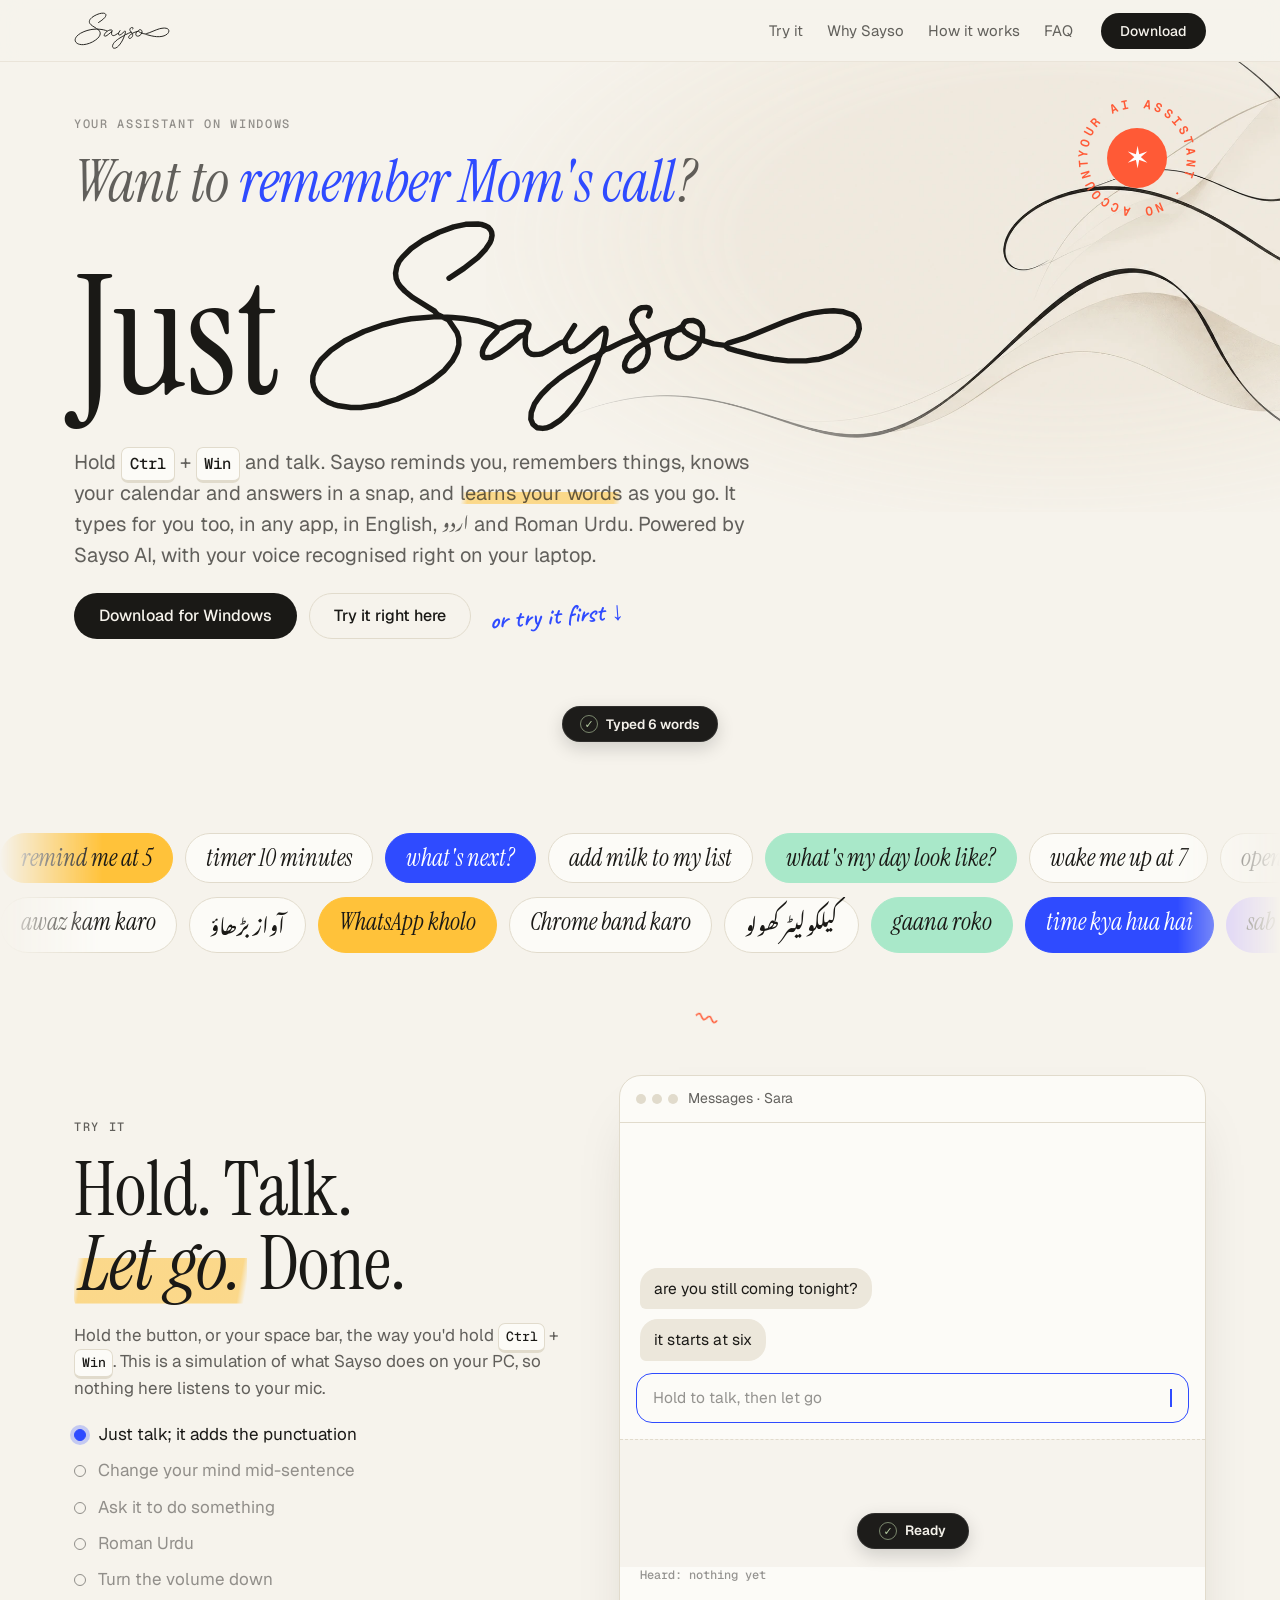
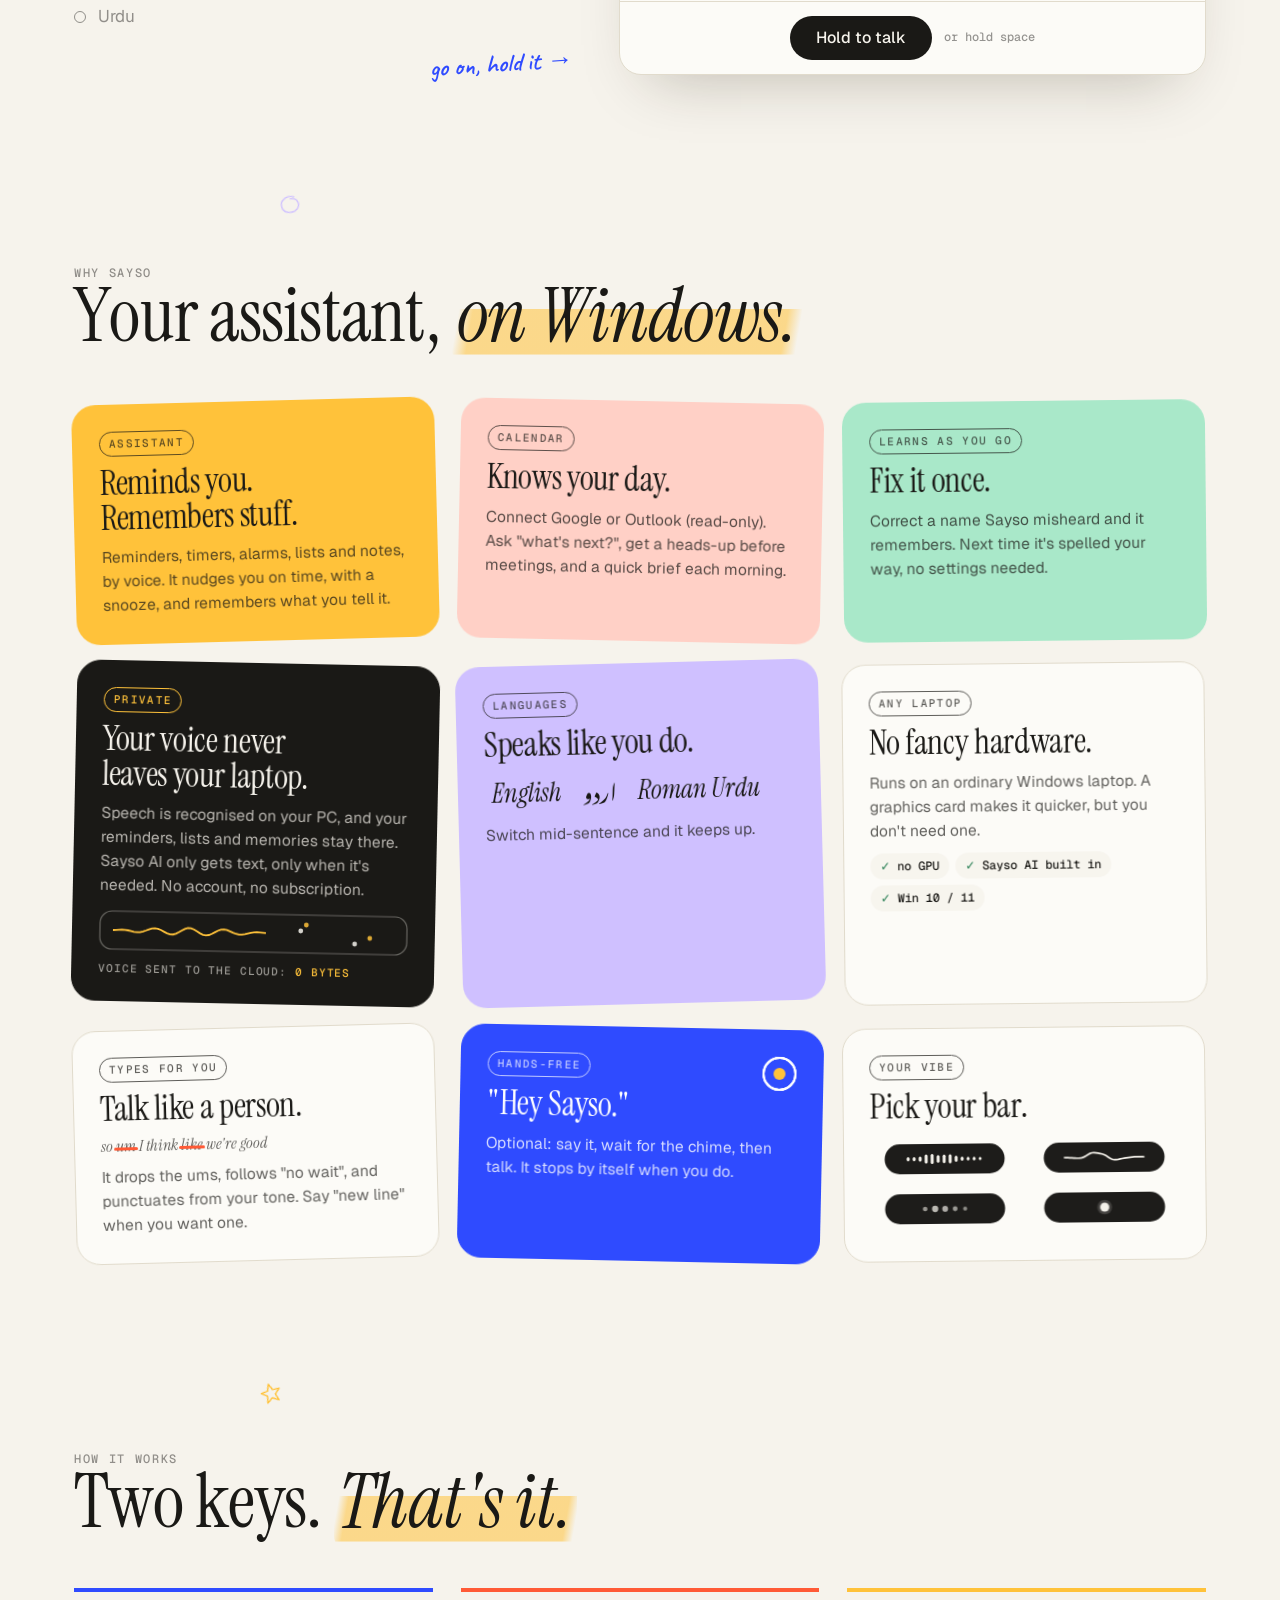
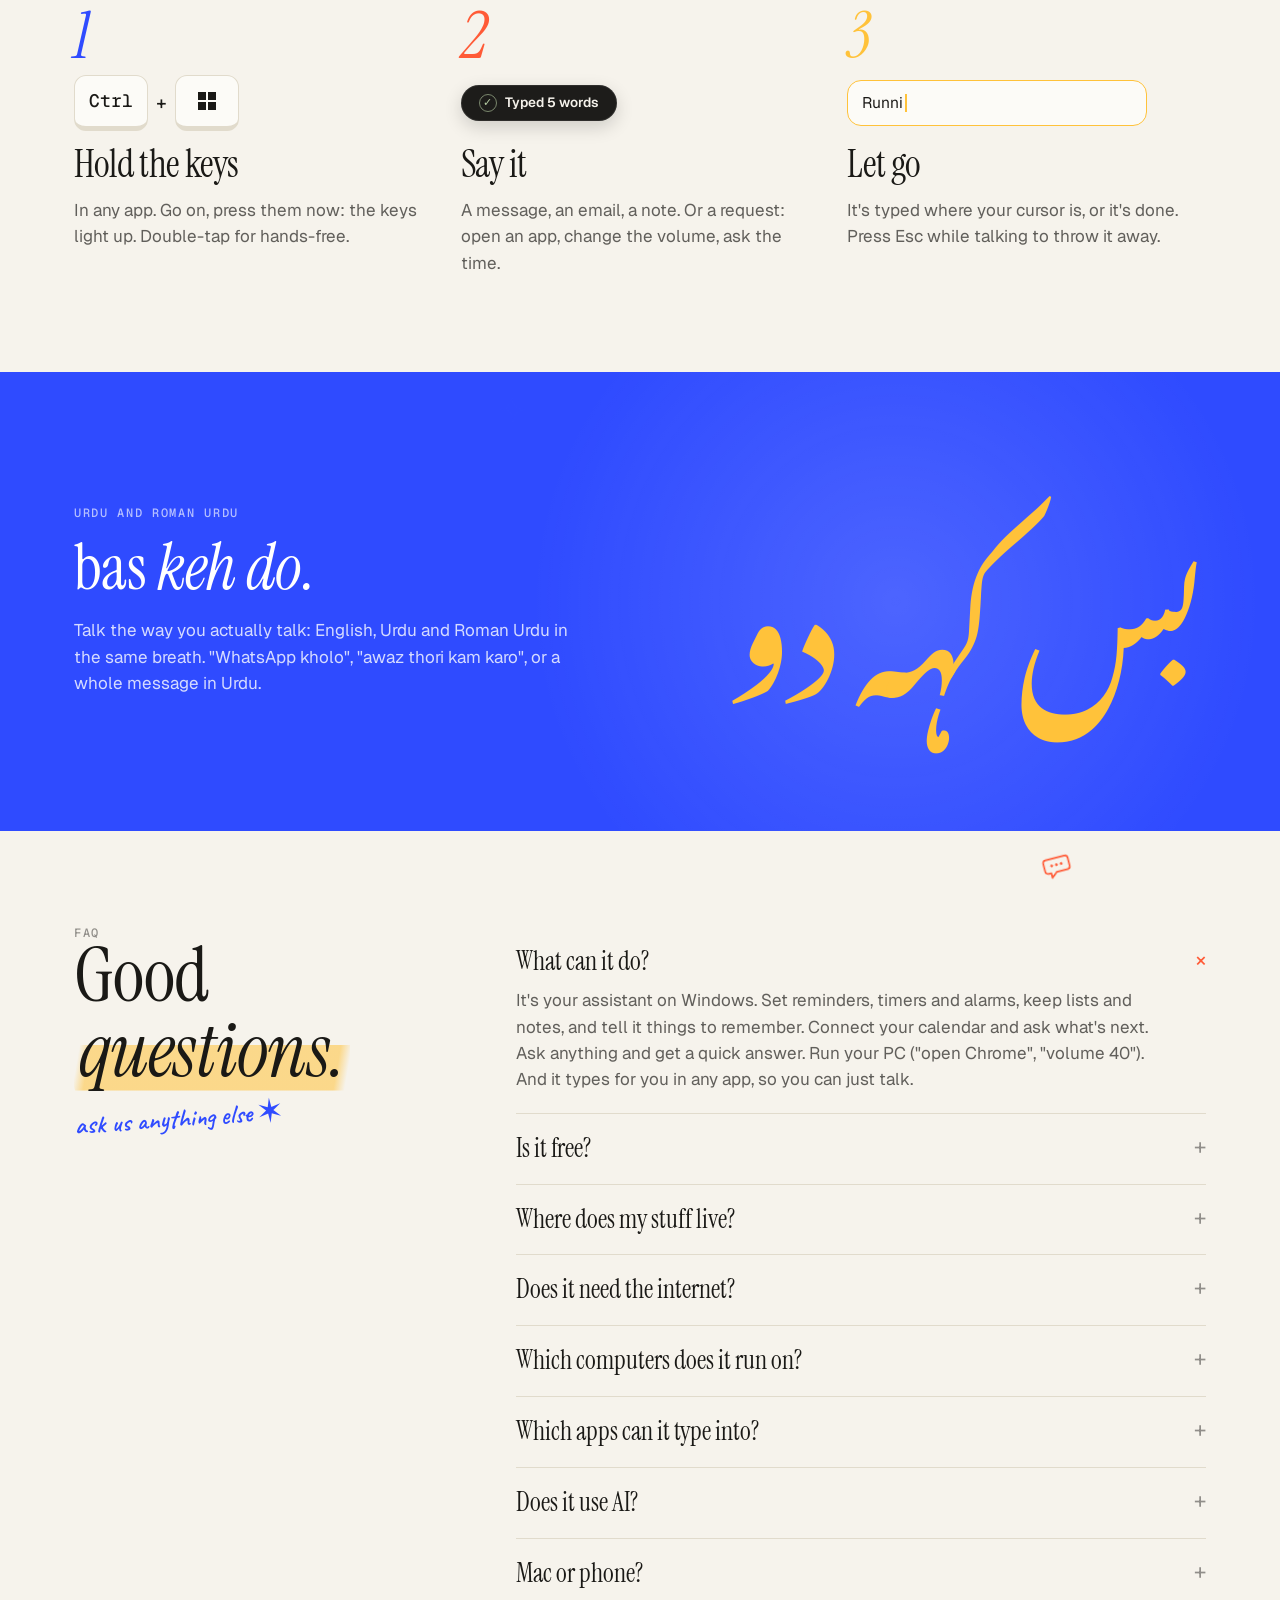
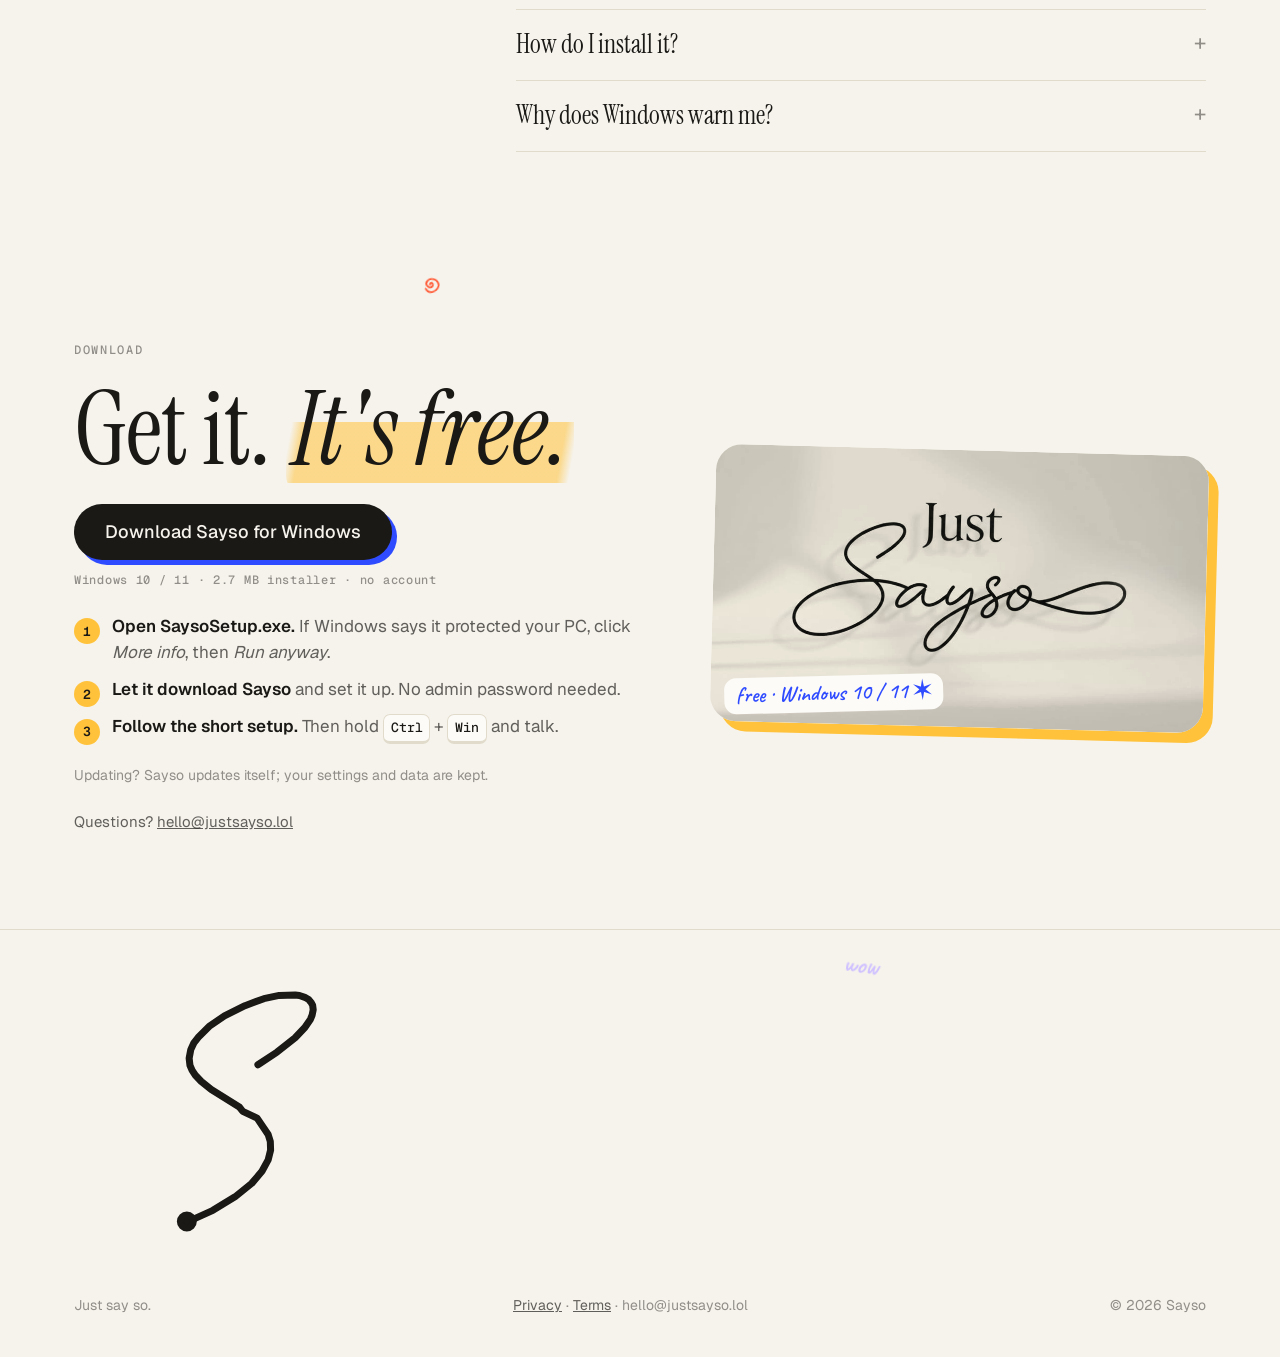
==== commit 20c286ca: "Sayso 0.3.3: download page with the installer, privacy: anonymous performance numbers" ====
--- a/index.html
+++ b/index.html
@@ -505,7 +505,7 @@
       <a href="#how">How it works</a>
       <a href="#faq">FAQ</a>
     </nav>
-    <a class="btn btn-ink" href="https://dl.justsayso.lol/v0.3.2/Sayso-Windows.zip" data-dl>Download</a>
+    <a class="btn btn-ink" href="download" data-dl>Download</a>
   </div>
 </header>
 
@@ -519,14 +519,14 @@
       <text class="core-ink" x="66" y="76" text-anchor="middle">✶</text>
     </svg>
     <div class="wrap hero-inner">
-      <p class="eyebrow">Your assistant on Windows · <span style="color:var(--tomato)">Free</span> · Private</p>
+      <p class="eyebrow">Your assistant on Windows</p>
       <h1 class="hero-title">
         <span class="want">Want to <span class="rotor" id="rotor"><span data-c="cobalt">remember Mom's call</span></span>?</span>
         <span class="just-line"><span class="just">Just</span><span class="sig" id="heroSig" role="img" aria-label="say so"><svg class="signature" viewBox="-2 -2 267.0 104.0" fill="none" stroke="currentColor" stroke-width="2.60" stroke-linecap="round" stroke-linejoin="round" aria-hidden="true"><path d="M66.2 27.2 L73.3 22.5 L80.0 17.2 L83.6 13.4 L85.7 10.3 L86.3 8.8 L86.7 6.8 L86.5 5.2 L86.0 4.2 L85.0 3.0 L83.6 2.2 L81.6 1.5 L80.0 1.3 L74.1 1.5 L68.4 2.7 L61.4 5.3 L53.8 9.1 L48.1 13.0 L44.0 17.1 L42.4 19.2 L41.3 21.6 L40.7 24.8 L41.0 27.4 L41.8 29.3 L43.0 31.1 L45.2 33.4 L48.9 36.4 L59.3 42.9 L60.6 44.5 L65.9 47.0 L70.0 53.1 L70.8 55.7 L70.9 58.9 L70.0 62.5 L67.7 66.7 L63.9 71.2 L57.7 76.2 L49.5 81.2 L41.3 84.9 L32.6 87.5 L24.2 88.8 L19.4 88.8 L13.6 88.0 L11.1 87.3 L8.6 86.3 L5.9 84.6 L4.0 82.8 L2.7 81.1 L1.6 78.7 L1.2 76.6 L1.3 73.9 L2.1 71.4 L3.5 68.5 L5.3 65.9 L9.9 61.5 L16.5 57.0 L25.6 52.6 L34.1 49.6 L42.9 47.4 L48.1 46.5 L60.3 45.5 L67.8 45.9 L73.1 46.4 L80.4 47.6 L86.0 49.3 L89.9 51.1 L91.4 50.7 L94.3 49.3 L97.8 48.1 L102.0 48.0 L103.5 48.6 L104.3 49.3 L104.1 50.8 L102.7 53.7"/><path d="M102.5 53.9 L100.0 54.9 L94.4 59.8 L89.7 63.2 L86.4 64.9 L83.7 65.1 L82.7 64.8 L82.2 64.0 L82.1 62.4 L82.5 60.8 L84.6 57.1 L89.0 52.6 L89.4 51.6"/><path d="M102.7 53.7 L102.5 58.5 L102.7 60.1 L103.3 61.5 L104.3 62.7 L105.3 63.3 L106.8 63.6 L108.9 63.5 L110.5 63.2 L112.4 62.3 L119.2 58.1 L121.2 57.4 L126.0 49.8"/><path d="M121.5 57.6 L122.0 60.8 L122.6 61.6 L124.1 62.1 L126.2 61.8 L130.2 59.3 L138.5 51.7 L139.4 51.2 L140.4 51.1 L141.0 52.0 L141.0 54.1 L139.8 60.4 L137.6 64.7 L137.1 67.3 L133.2 76.0 L129.8 82.0 L126.5 86.9 L122.1 92.2 L118.9 95.1 L114.9 97.7 L112.9 98.5 L110.9 98.8 L108.2 98.5 L106.2 96.8 L105.2 94.4 L105.4 91.2 L106.9 87.2 L108.4 85.0 L110.3 82.5 L114.1 78.7 L118.6 75.0 L122.5 72.3 L133.8 65.3 L136.8 64.2 L140.5 61.2 L142.6 60.6 L149.2 57.3 L155.7 54.7 L156.5 54.0"/><path d="M161.3 45.2 L162.1 43.2 L162.0 42.1 L161.3 41.3 L160.3 41.1 L158.2 41.2 L156.7 41.8 L155.0 43.1 L153.8 44.9 L153.3 46.9 L153.7 49.0 L156.4 53.5 L160.5 58.5 L161.1 61.1 L161.1 63.2 L160.6 65.3 L159.9 66.7 L159.0 68.0 L157.5 69.5 L156.2 70.5 L154.3 71.3 L152.2 71.5 L151.1 71.2 L150.1 70.0 L149.9 69.0 L150.1 67.4 L151.2 65.0 L152.9 63.0 L155.7 60.5 L159.3 58.3 L160.5 57.2 L167.3 54.2 L173.9 52.2 L177.6 51.4 L178.7 53.0 L180.5 54.2 L182.8 55.4 L186.3 56.6"/><path d="M186.7 56.5 L187.0 55.5 L187.1 51.8 L186.7 50.3 L185.8 49.0 L184.6 48.0 L182.5 47.3 L180.4 47.4 L178.9 47.9 L178.2 48.7 L177.5 50.1 L171.4 54.2 L170.3 57.8 L170.0 59.9 L170.3 62.0 L171.3 63.8 L172.7 64.7 L174.7 65.2 L176.8 65.1 L178.8 64.5 L181.6 62.8 L183.9 60.6 L185.2 58.9 L185.9 56.9"/><path d="M186.3 56.6 L192.4 58.5 L197.7 59.2 L199.3 60.6 L203.4 61.8 L212.7 64.2 L221.0 65.8 L227.9 66.6 L236.4 66.6 L242.7 65.8 L248.4 64.3 L253.2 62.1 L257.6 59.0 L259.4 57.1 L260.8 54.9 L261.8 51.3 L261.6 49.2 L260.9 47.2 L259.9 45.9 L258.3 44.6 L254.2 43.2 L249.5 42.7 L245.8 42.9 L240.0 43.7 L235.3 44.8 L226.8 47.7 L207.1 55.8 L199.4 58.1 L198.2 59.1"/><circle class="nib" r="2.4" cx="-20" cy="-20"/></svg></span></span>
       </h1>
       <p class="lede">Hold <kbd>Ctrl</kbd> + <kbd>Win</kbd> and talk. Sayso reminds you, remembers things, knows your calendar and answers in a snap, and <span class="hl">learns your words</span> as you go. It types for you too, in any app, in English, <span class="ur">اردو</span> and Roman Urdu. Powered by Sayso AI, with your voice recognised right on your laptop.</p>
       <div class="cta-row">
-        <a class="btn btn-ink" href="https://dl.justsayso.lol/v0.3.2/Sayso-Windows.zip" data-dl>Download for Windows</a>
+        <a class="btn btn-ink" href="download" data-dl>Download for Windows</a>
         <a class="btn btn-ghost" href="#try">Try it right here</a>
         <span class="note-hand">or try it first ↓</span>
       </div>
@@ -705,15 +705,16 @@
     <p class="eyebrow">Download</p>
     <h2>Get it. <em class="hl">It's free.</em></h2>
     <div class="dl">
-      <a class="btn btn-ink btn-big" href="https://dl.justsayso.lol/v0.3.2/Sayso-Windows.zip" data-dl>Download Sayso for Windows</a>
-      <span class="cta-meta">Windows 10 / 11 · 1.4 GB zip · no account</span>
+      <a class="btn btn-ink btn-big" href="download" data-dl>Download Sayso for Windows</a>
+      <span class="cta-meta">Windows 10 / 11 · 2.7 MB installer · no account</span>
     </div>
     <ol class="install">
-      <li><span><b>Unzip</b> the folder somewhere you keep apps.</span></li>
-      <li><span><b>Open Sayso.exe.</b> If Windows says it protected your PC, click <em>More info</em>, then <em>Run anyway</em>.</span></li>
+      
+      <li><span><b>Open SaysoSetup.exe.</b> If Windows says it protected your PC, click <em>More info</em>, then <em>Run anyway</em>.</span></li>
+      <li><span><b>Let it download Sayso</b> and set it up. No admin password needed.</span></li>
       <li><span><b>Follow the short setup.</b> Then hold <kbd>Ctrl</kbd> + <kbd>Win</kbd> and talk.</span></li>
     </ol>
-    <p class="update-note">Updating? Unzip over your old Sayso folder; your settings and data are kept.</p>
+    <p class="update-note">Updating? Sayso updates itself; your settings and data are kept.</p>
     <p class="note" id="note" aria-live="polite">Questions? <a href="mailto:hello@justsayso.lol">hello@justsayso.lol</a></p>
     </div>
     <figure class="film" style="margin:0">
@@ -1311,11 +1312,10 @@
   }
   if (reduce) { drawVoice(0); drawVault(vault, 0); howBar.frame(0); minis.forEach(c => drawMini(c, 0)); frameMargin(0); } else requestAnimationFrame(loop);
 
-  /* --- Download: the zip starts, and the page says what to do next ------------------------------ */
+  /* --- Download: a little cheer on the way to /download, which starts the file and shows the steps ---- */
   document.querySelectorAll("[data-dl]").forEach(a => a.addEventListener("click", e => {
     const r = a.getBoundingClientRect();
-    if (!reduce) blurt(r.left + r.width / 2, r.top, "Downloading ✓", true);
-    if (!a.closest("#early")) setTimeout(() => document.getElementById("early").scrollIntoView({ behavior: reduce ? "auto" : "smooth" }), 400);
+    if (!reduce) blurt(r.left + r.width / 2, r.top, "Let's go ✓", true);
   }));
 })();
 </script>
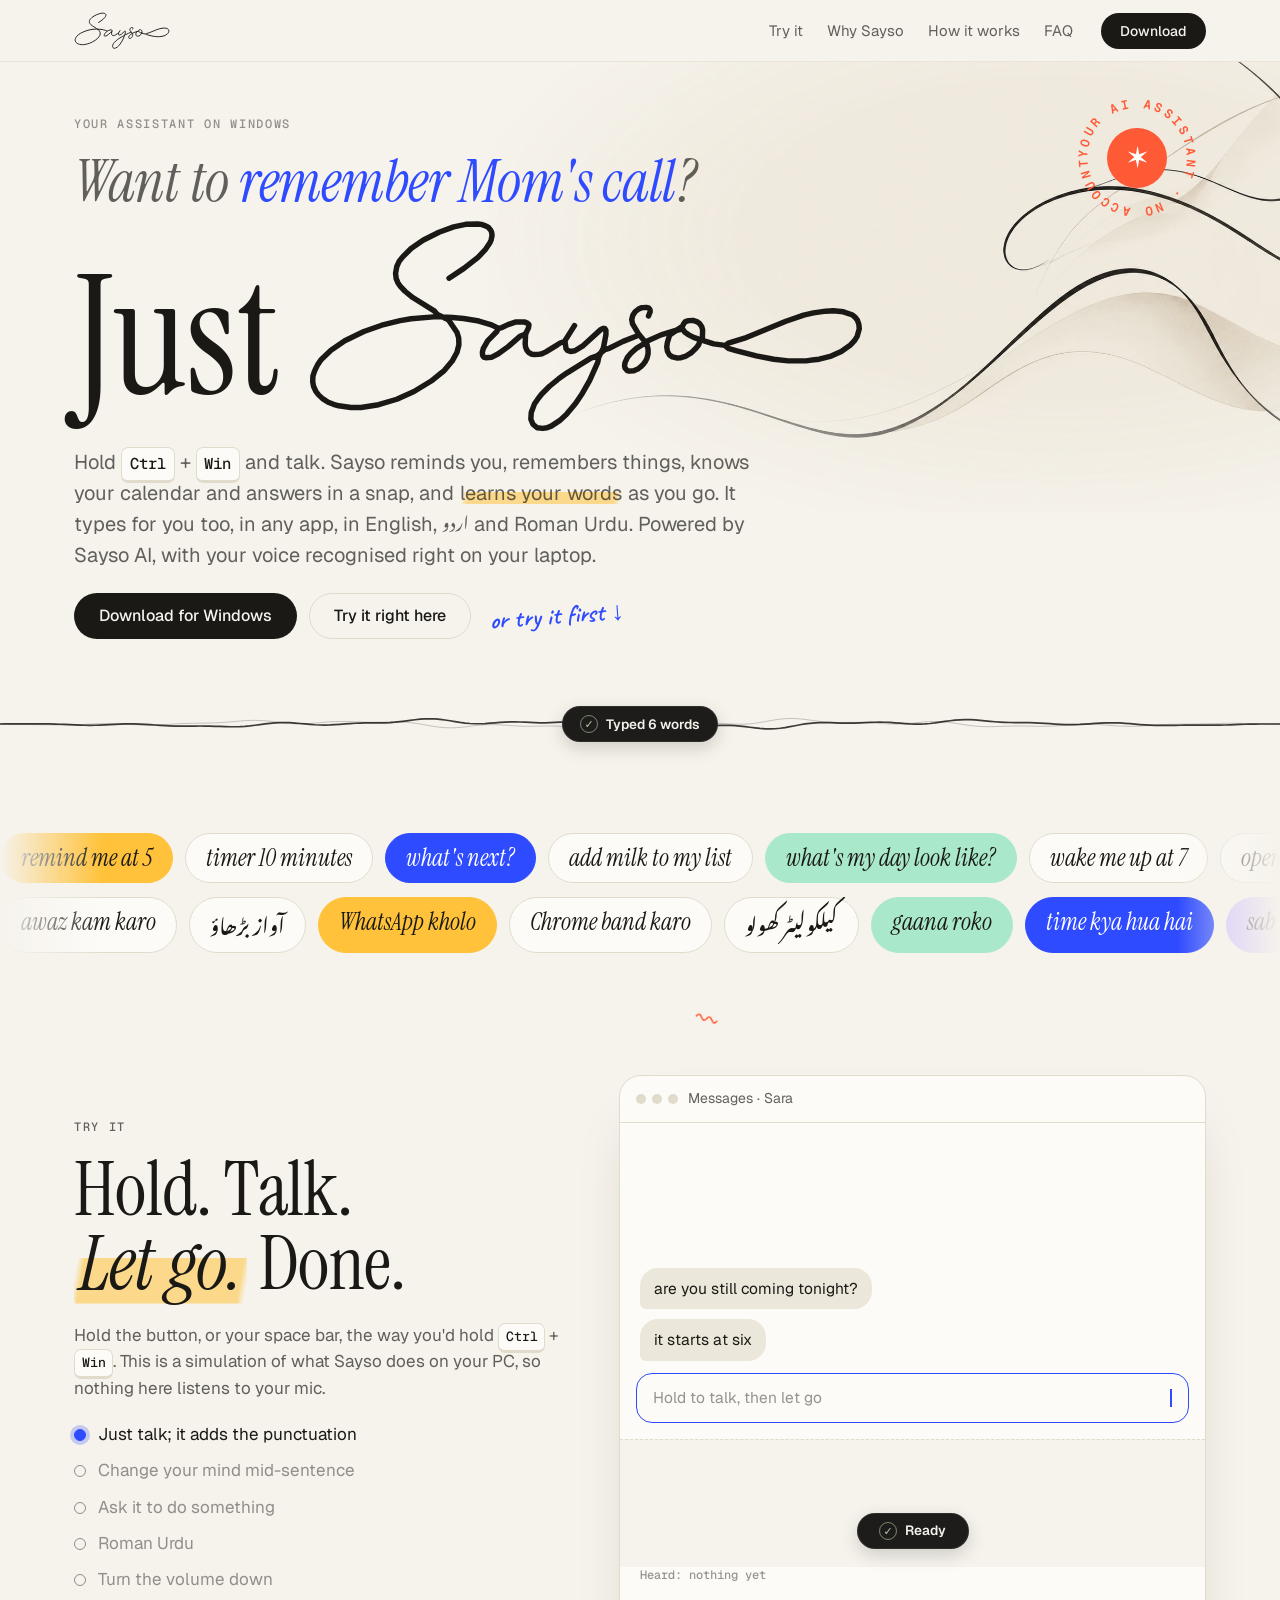
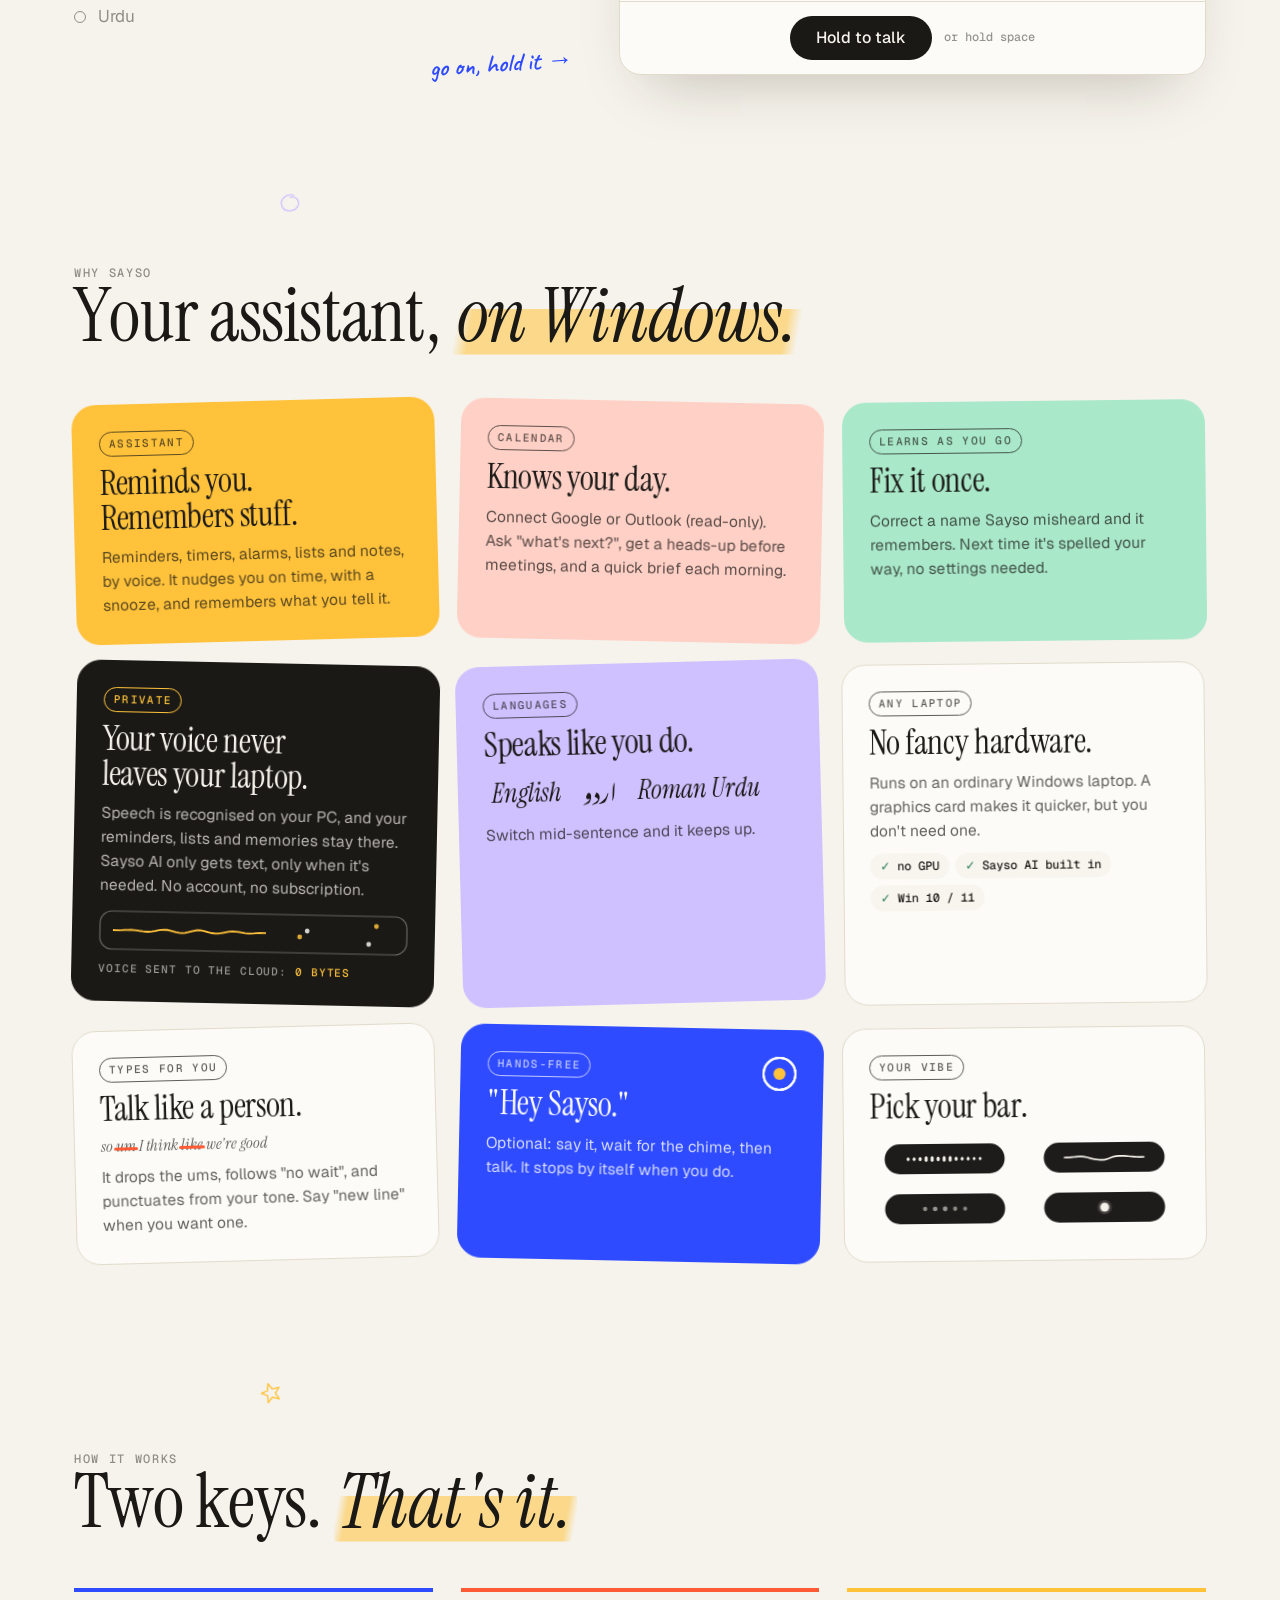
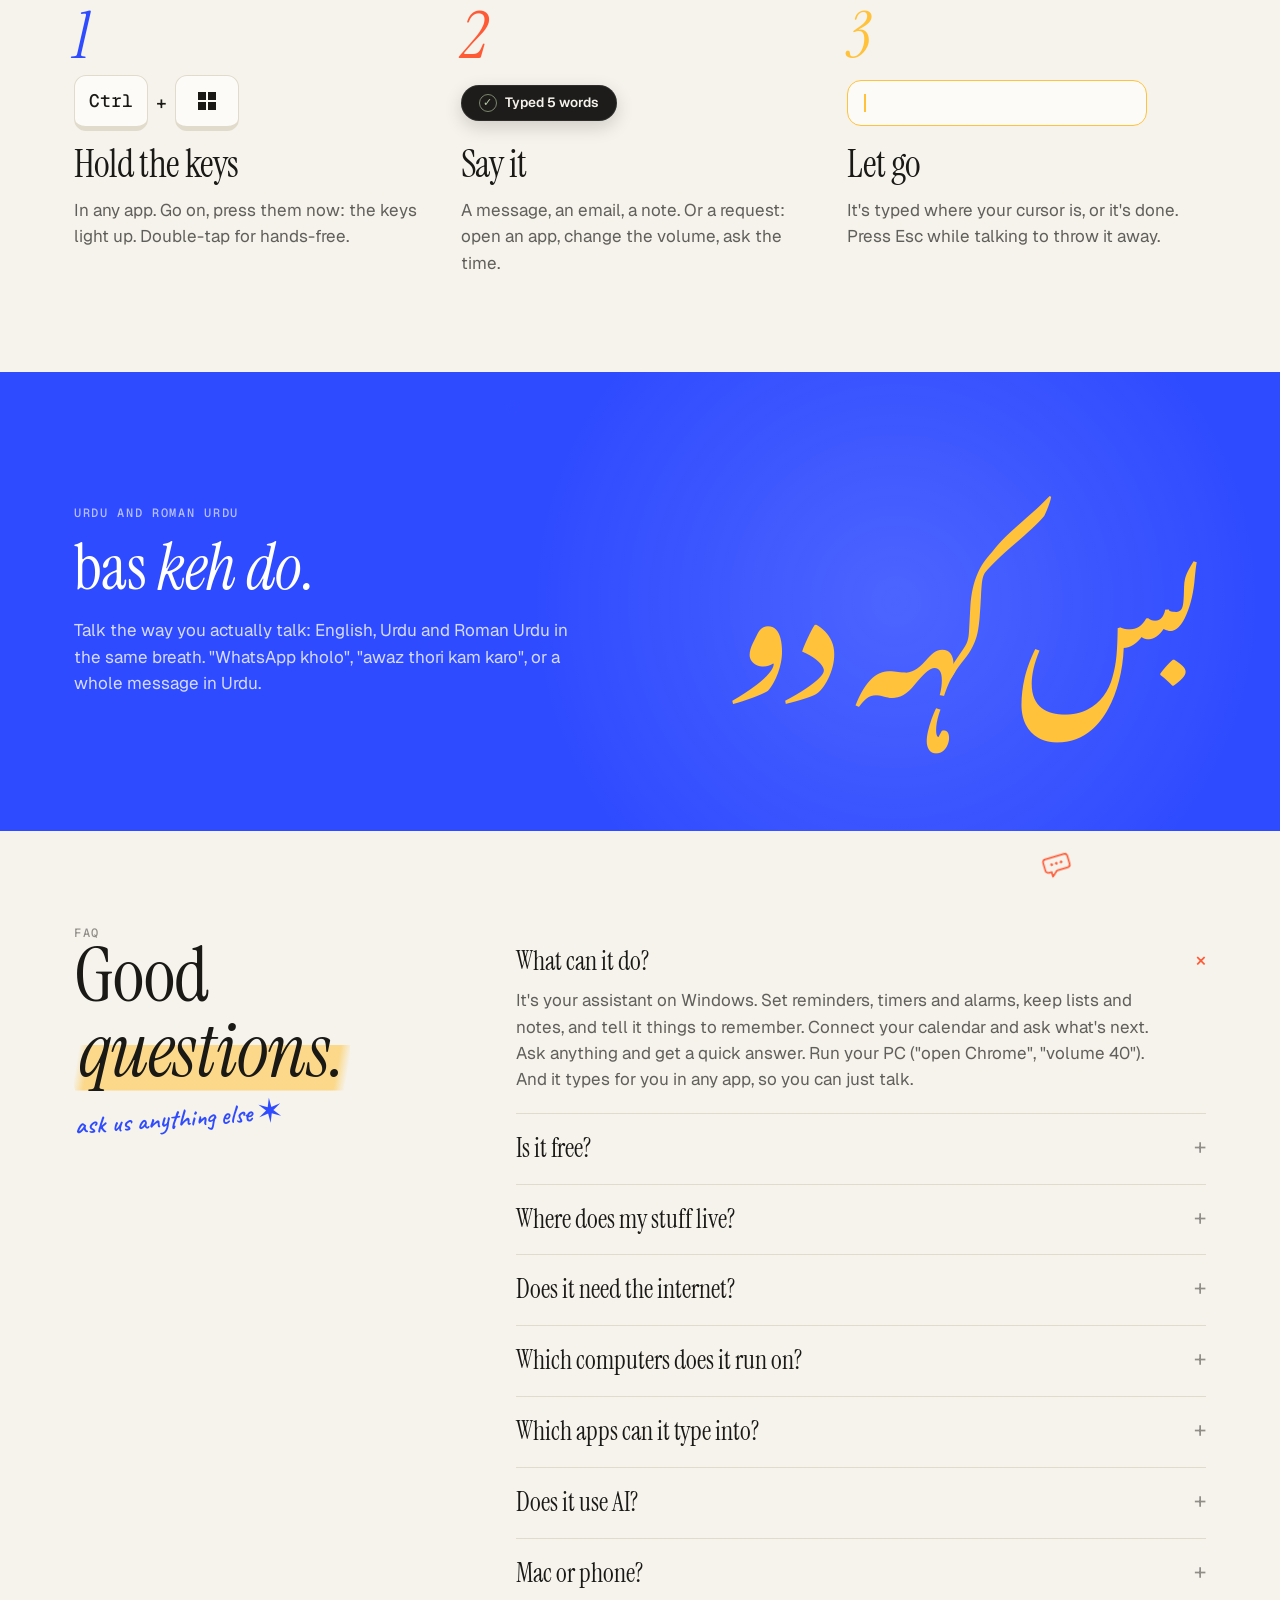
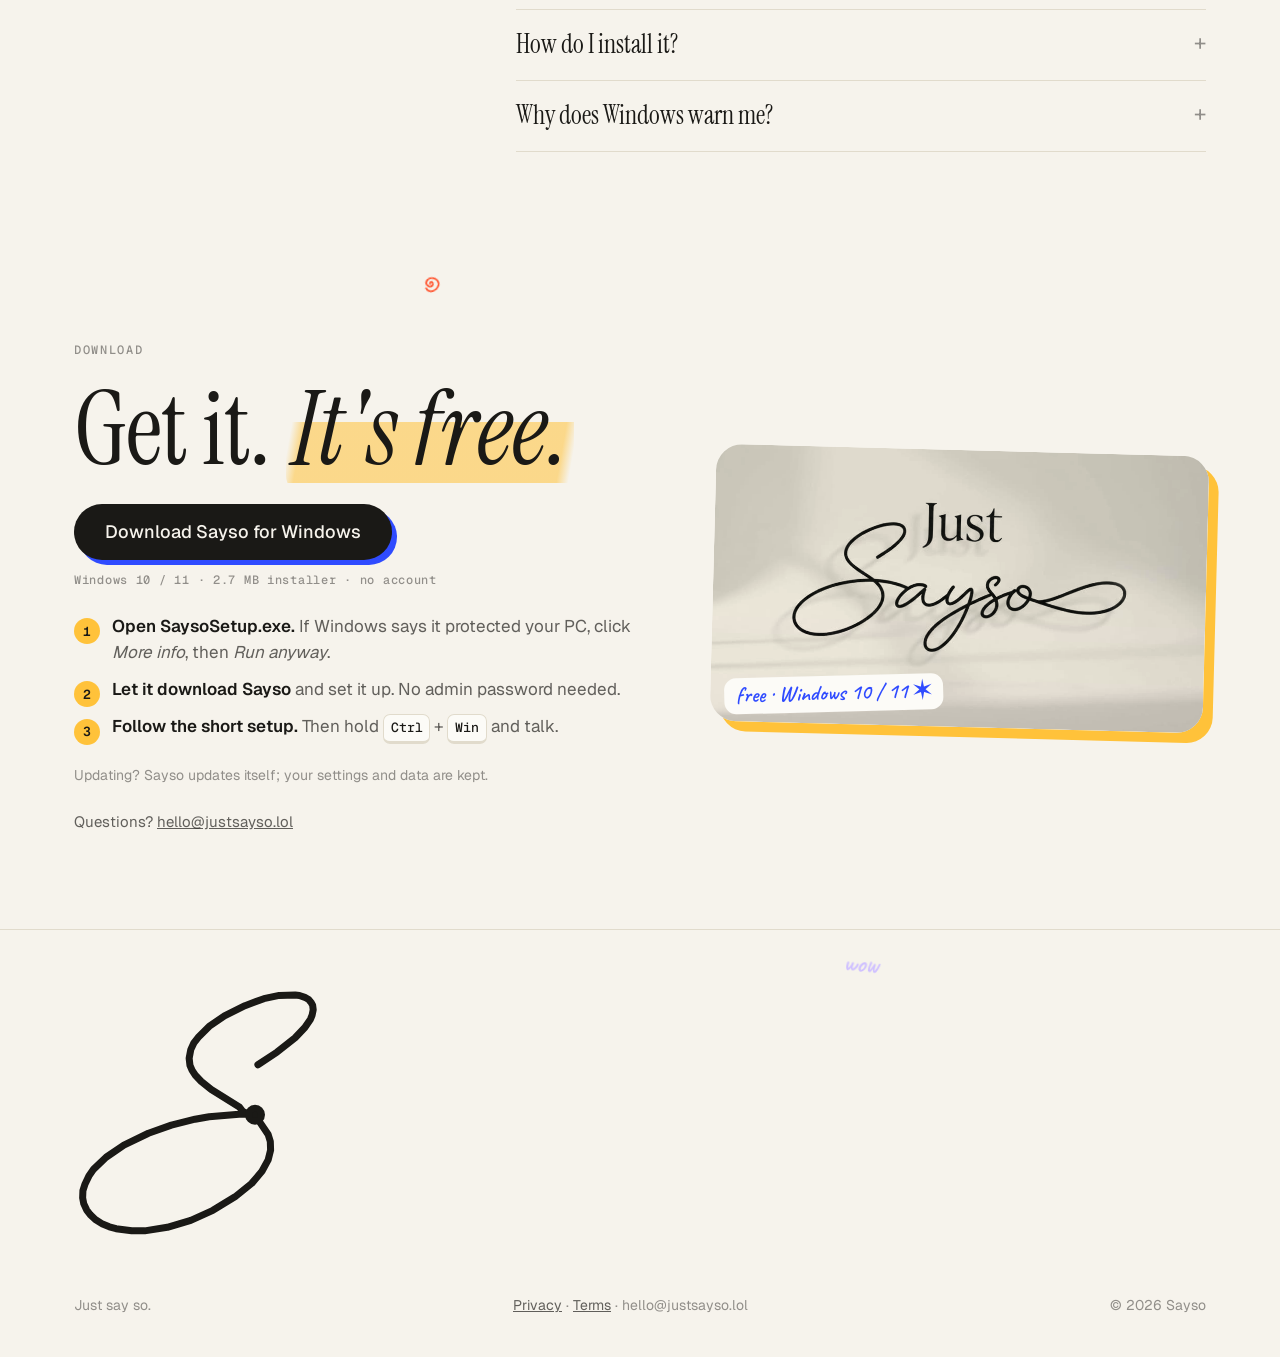
==== commit d5f19866: "Copy: install FAQ for the installer, anonymous numbers, Sayso updates itself" ====
--- a/index.html
+++ b/index.html
@@ -689,13 +689,13 @@
     <div>
       <details open><summary>What can it do?</summary><p>It's your assistant on Windows. Set reminders, timers and alarms, keep lists and notes, and tell it things to remember. Connect your calendar and ask what's next. Ask anything and get a quick answer. Run your PC ("open Chrome", "volume 40"). And it types for you in any app, so you can just talk.</p></details>
       <details><summary>Is it free?</summary><p>Yes. Sayso is free.</p></details>
-      <details><summary>Where does my stuff live?</summary><p>On your PC. Reminders, lists, notes, memories and your calendar link are kept in one place on your computer, and you can see, change or delete all of it in the dashboard (Your stuff › Forget everything wipes it). Nothing is synced to an account, because there isn't one.</p></details>
+      <details><summary>Where does my stuff live?</summary><p>On your PC. Reminders, lists, notes, memories and your calendar link are kept in one place on your computer, and you can see, change or delete all of it in the dashboard (Your stuff › Forget everything wipes it). Nothing is synced to an account, because there isn't one. Once a day Sayso also sends a few anonymous speed numbers (how fast it was, never what you said or typed), so we can make it quicker; switch that off in settings.</p></details>
       <details><summary>Does it need the internet?</summary><p>For the smart parts, yes: Sayso AI answers your questions, understands unusual commands and tidies your dictation. Offline, Sayso still types, runs commands, and keeps your reminders, timers, lists and memory, because your speech is recognised on your PC.</p></details>
       <details><summary>Which computers does it run on?</summary><p>Windows 10 and 11. A graphics card makes it faster, but an ordinary laptop is fine.</p></details>
       <details><summary>Which apps can it type into?</summary><p>Almost any: Chrome, WhatsApp, Word, Notepad, Discord. If you can type there, you can talk there.</p></details>
       <details><summary>Does it use AI?</summary><p>Speech recognition always runs on your PC. Sayso AI (Claude) steps in when Sayso doesn't understand a command, can't answer a question, or you ask it to rewrite, explain or summarise selected text, and it tidies the punctuation of your dictation. When you ask a question, a few things you told Sayso to remember that relate to it can go along too. Only text is sent, never your voice. It's free, with a fair daily limit. See the <a href="privacy.html">privacy policy</a>.</p></details>
       <details><summary>Mac or phone?</summary><p>Not yet. Sayso is Windows only for now.</p></details>
-      <details><summary>How do I install it?</summary><p>Download the zip, unzip it, and open Sayso.exe. Everything it needs is inside the folder, speech models included, so it works offline from the start. To remove it, quit Sayso from the tray and delete the folder.</p></details>
+      <details><summary>How do I install it?</summary><p>Download SaysoSetup.exe and open it. It downloads Sayso (about 1.4 GB, once) and sets it up for you, no admin password. Speech models included, so it works offline from then on. To remove it: Settings › Apps › Sayso › Uninstall.</p></details>
       <details><summary>Why does Windows warn me?</summary><p>Sayso isn't code-signed yet, so Windows SmartScreen doesn't recognise it. Click "More info", then "Run anyway".</p></details>
     </div>
   </section>
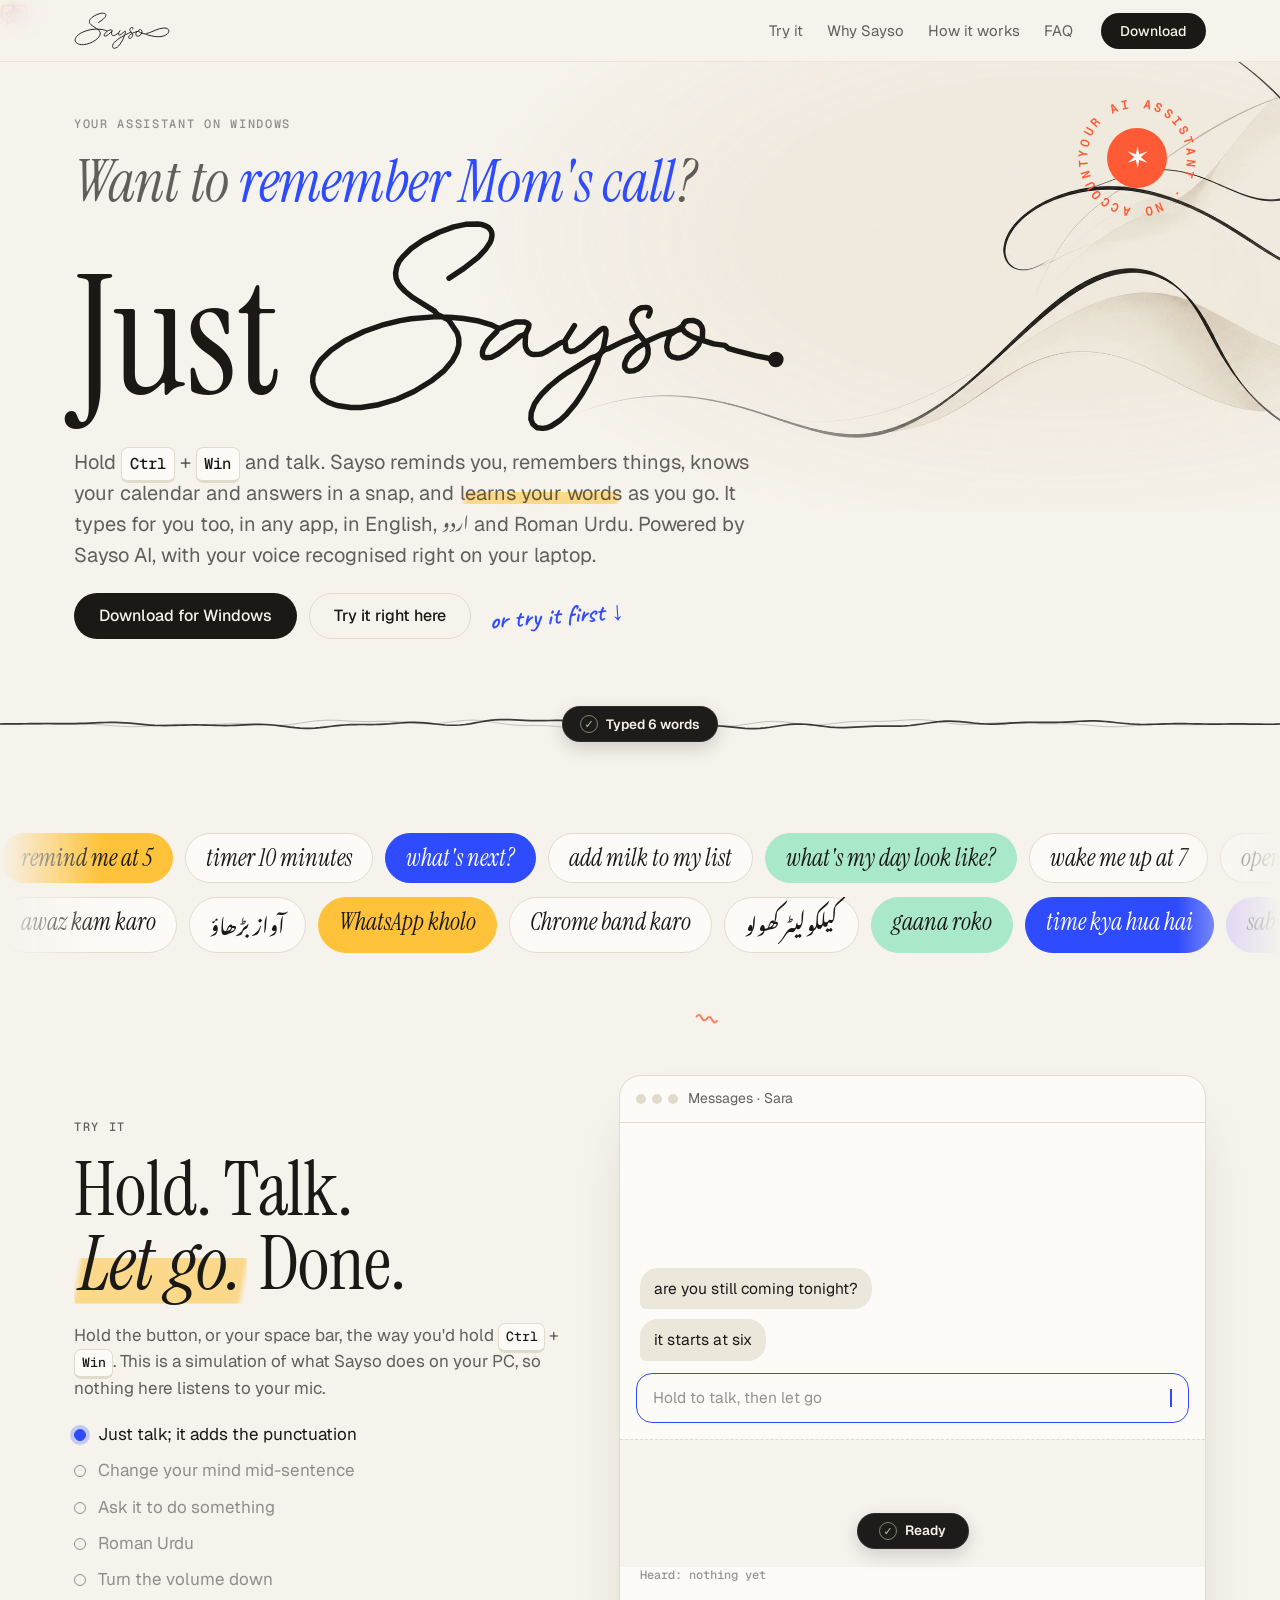
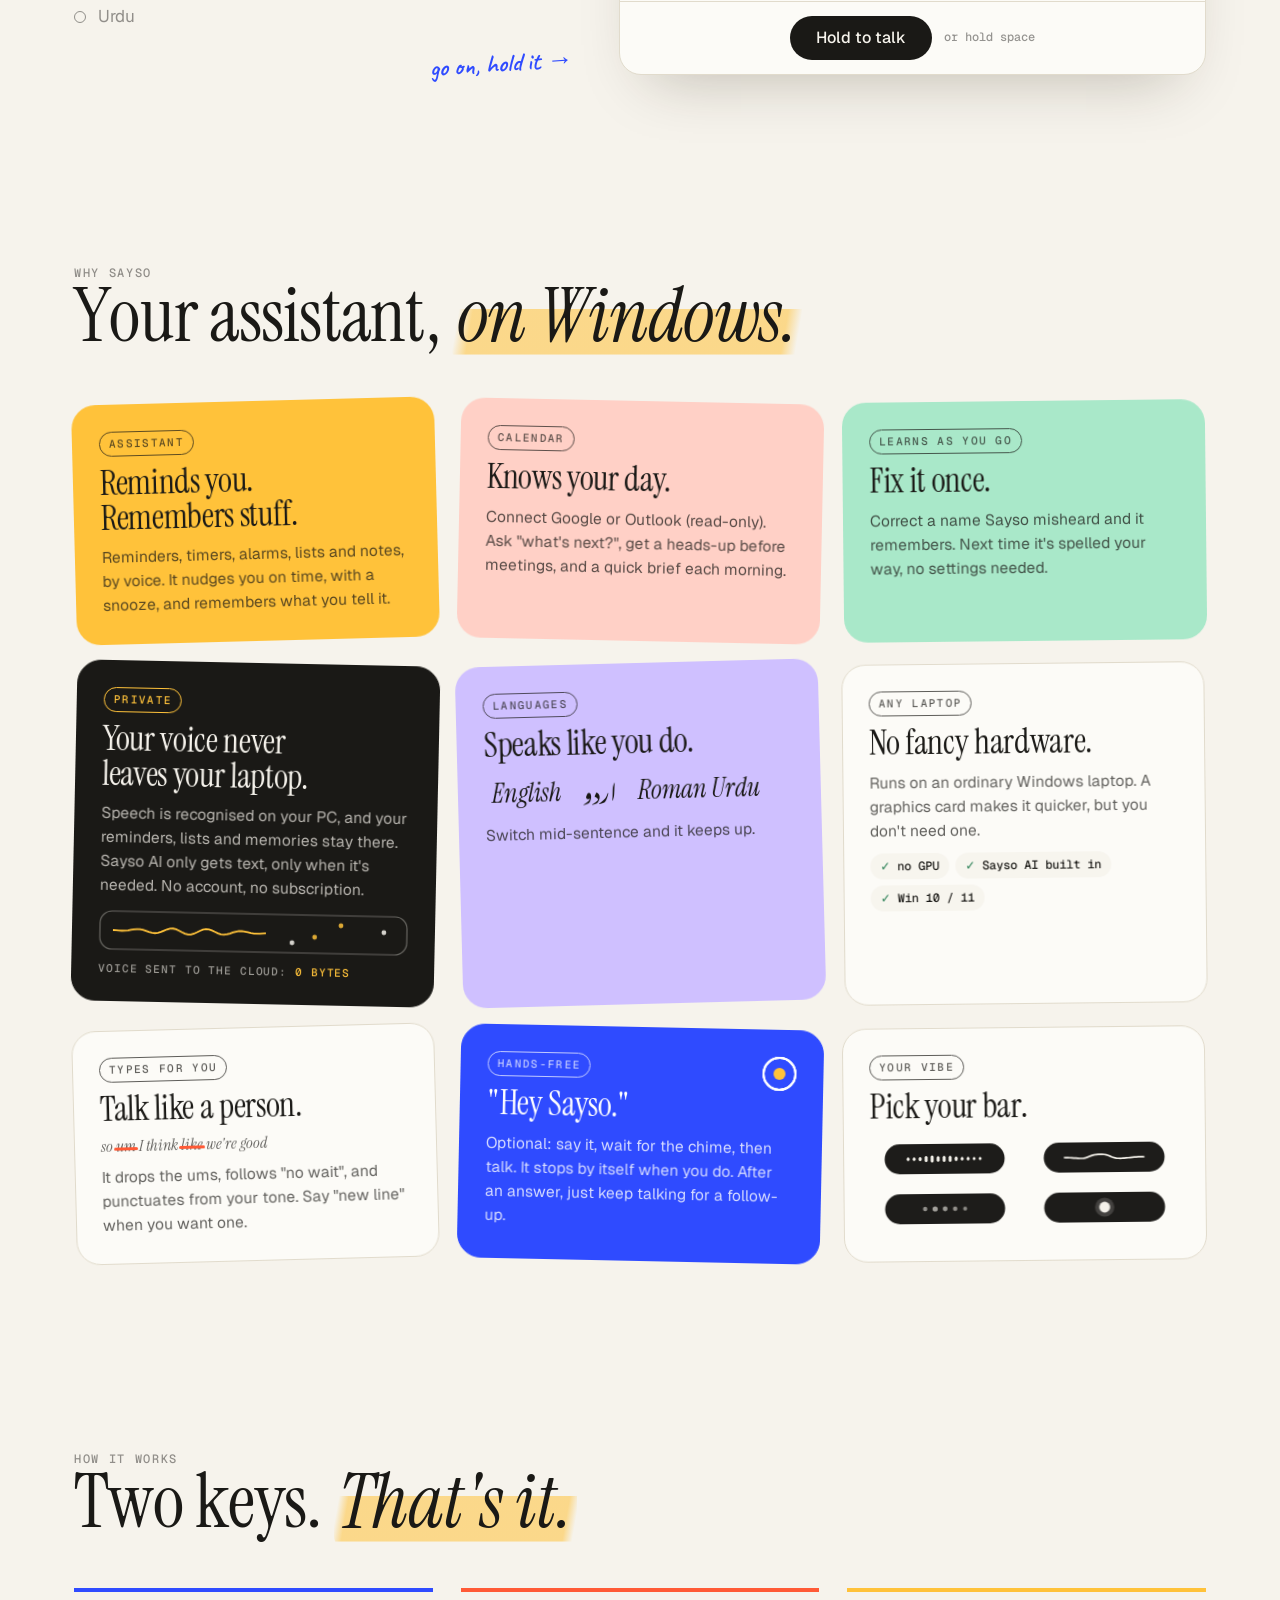
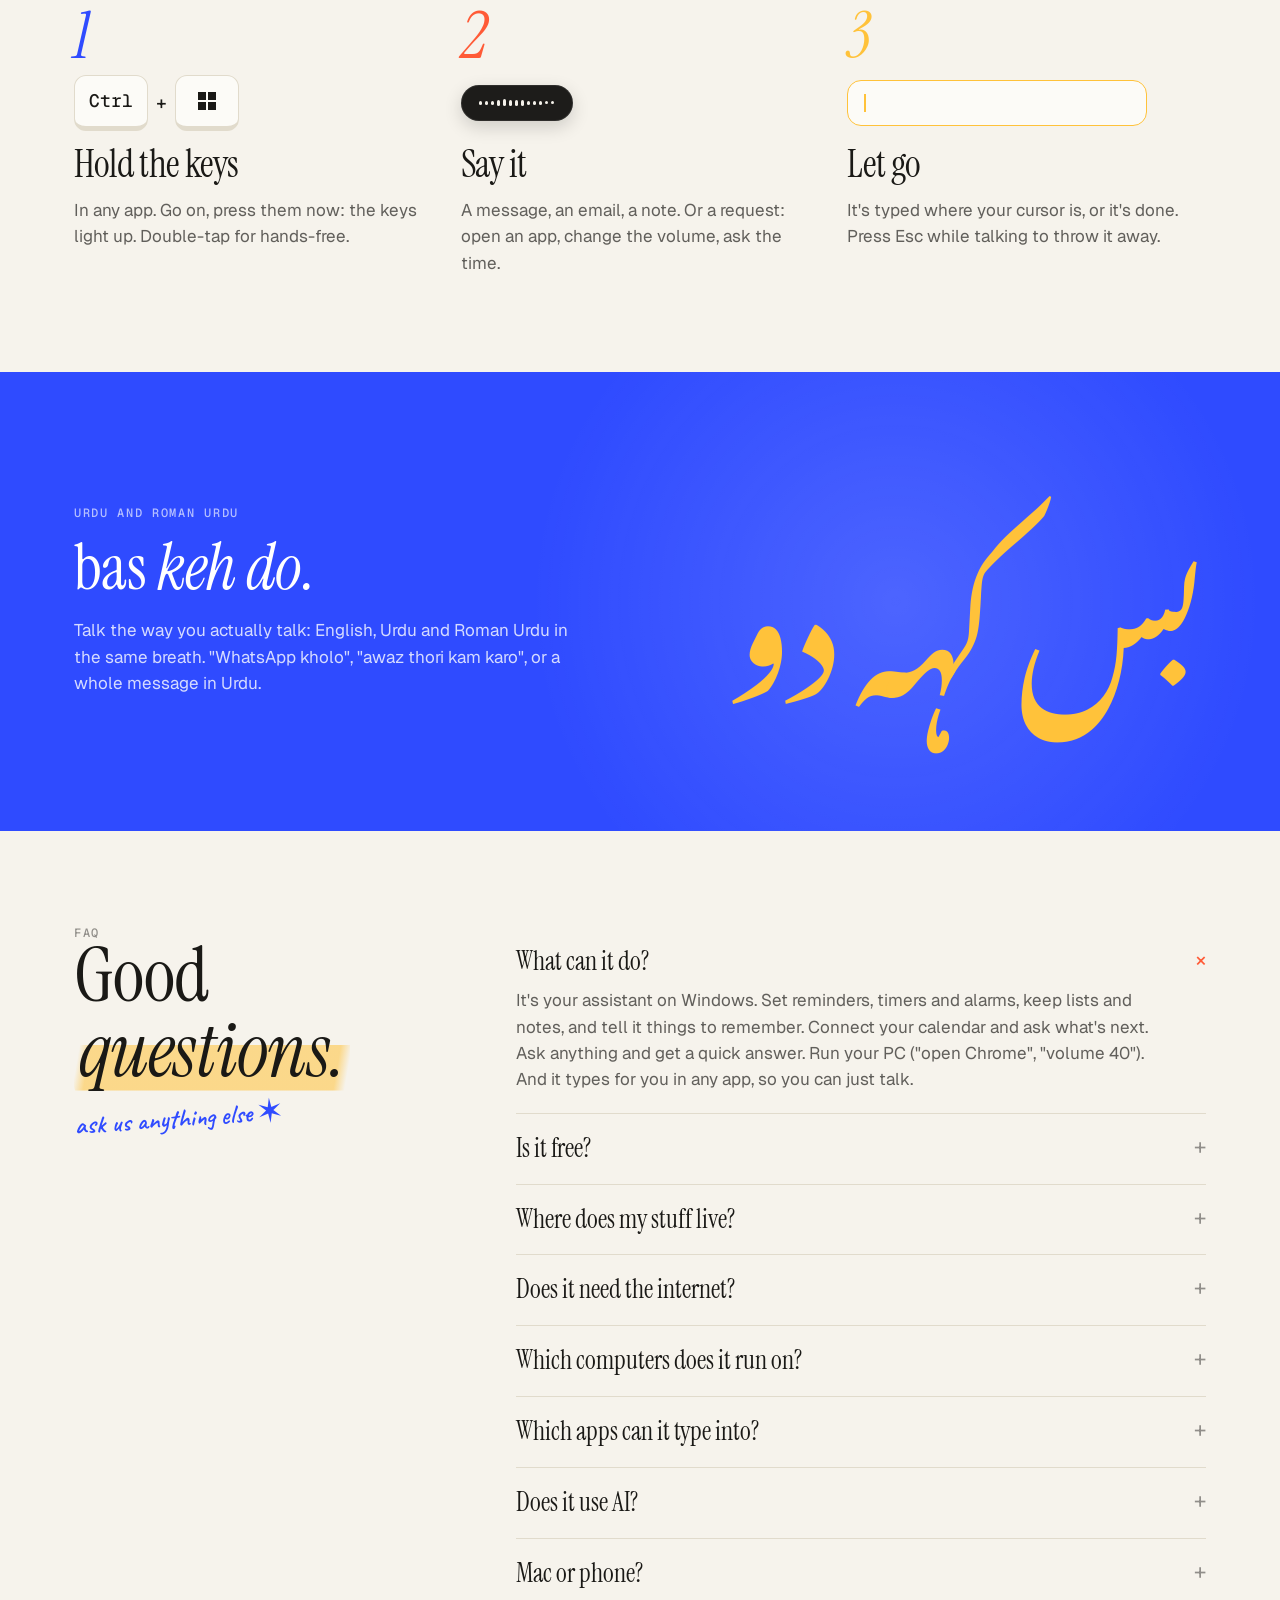
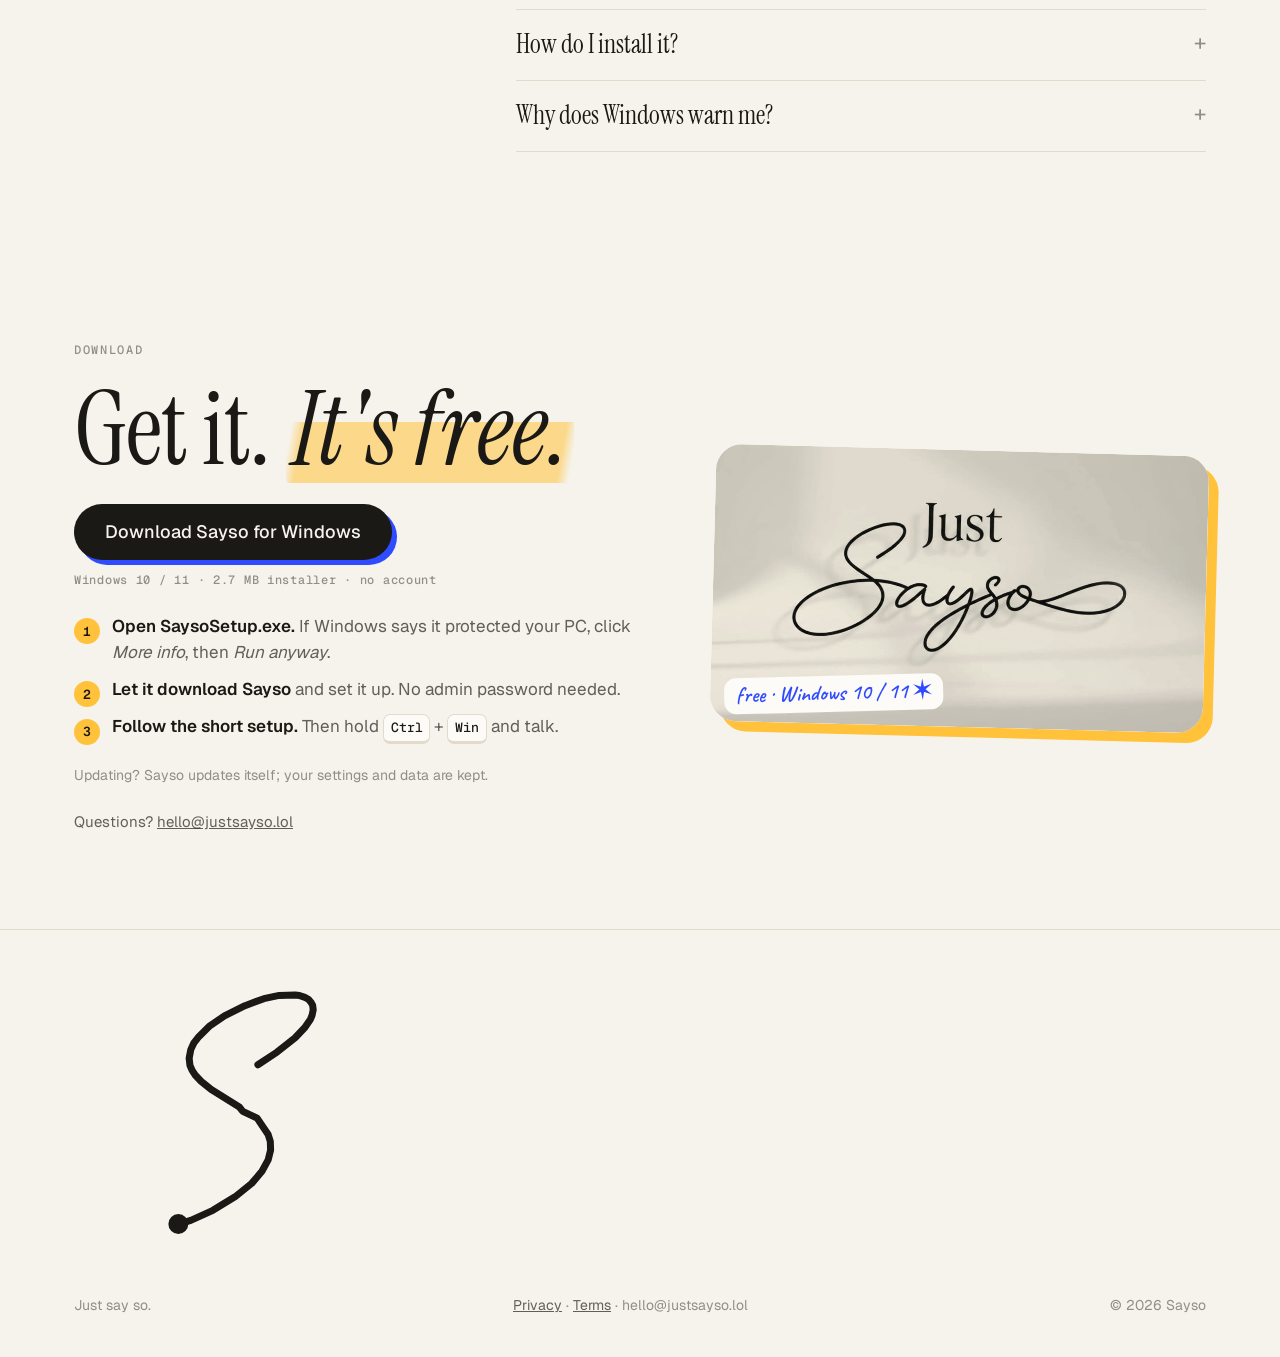
==== commit 93eb60a1: "Sayso 0.3.5" ====
--- a/index.html
+++ b/index.html
@@ -638,7 +638,7 @@
         <span class="tag">Hands-free</span>
         <span class="rings" aria-hidden="true"><i></i><i></i><i></i></span>
         <h3>"Hey Sayso."</h3>
-        <p>Optional: say it, wait for the chime, then talk. It stops by itself when you do.</p>
+        <p>Optional: say it, wait for the chime, then talk. It stops by itself when you do. After an answer, just keep talking for a follow-up.</p>
       </article>
       <article class="sticker">
         <span class="tag">Your vibe</span>
@@ -695,7 +695,7 @@
       <details><summary>Which apps can it type into?</summary><p>Almost any: Chrome, WhatsApp, Word, Notepad, Discord. If you can type there, you can talk there.</p></details>
       <details><summary>Does it use AI?</summary><p>Speech recognition always runs on your PC. Sayso AI (Claude) steps in when Sayso doesn't understand a command, can't answer a question, or you ask it to rewrite, explain or summarise selected text, and it tidies the punctuation of your dictation. When you ask a question, a few things you told Sayso to remember that relate to it can go along too. Only text is sent, never your voice. It's free, with a fair daily limit. See the <a href="privacy.html">privacy policy</a>.</p></details>
       <details><summary>Mac or phone?</summary><p>Not yet. Sayso is Windows only for now.</p></details>
-      <details><summary>How do I install it?</summary><p>Download SaysoSetup.exe and open it. It downloads Sayso (about 1.4 GB, once) and sets it up for you, no admin password. Speech models included, so it works offline from then on. To remove it: Settings › Apps › Sayso › Uninstall.</p></details>
+      <details><summary>How do I install it?</summary><p>Download SaysoSetup.exe and open it. It downloads Sayso (about 900 MB, once) and sets it up for you, no admin password. Speech models included, so it works offline from then on. To remove it: Settings › Apps › Sayso › Uninstall.</p></details>
       <details><summary>Why does Windows warn me?</summary><p>Sayso isn't code-signed yet, so Windows SmartScreen doesn't recognise it. Click "More info", then "Run anyway".</p></details>
     </div>
   </section>
